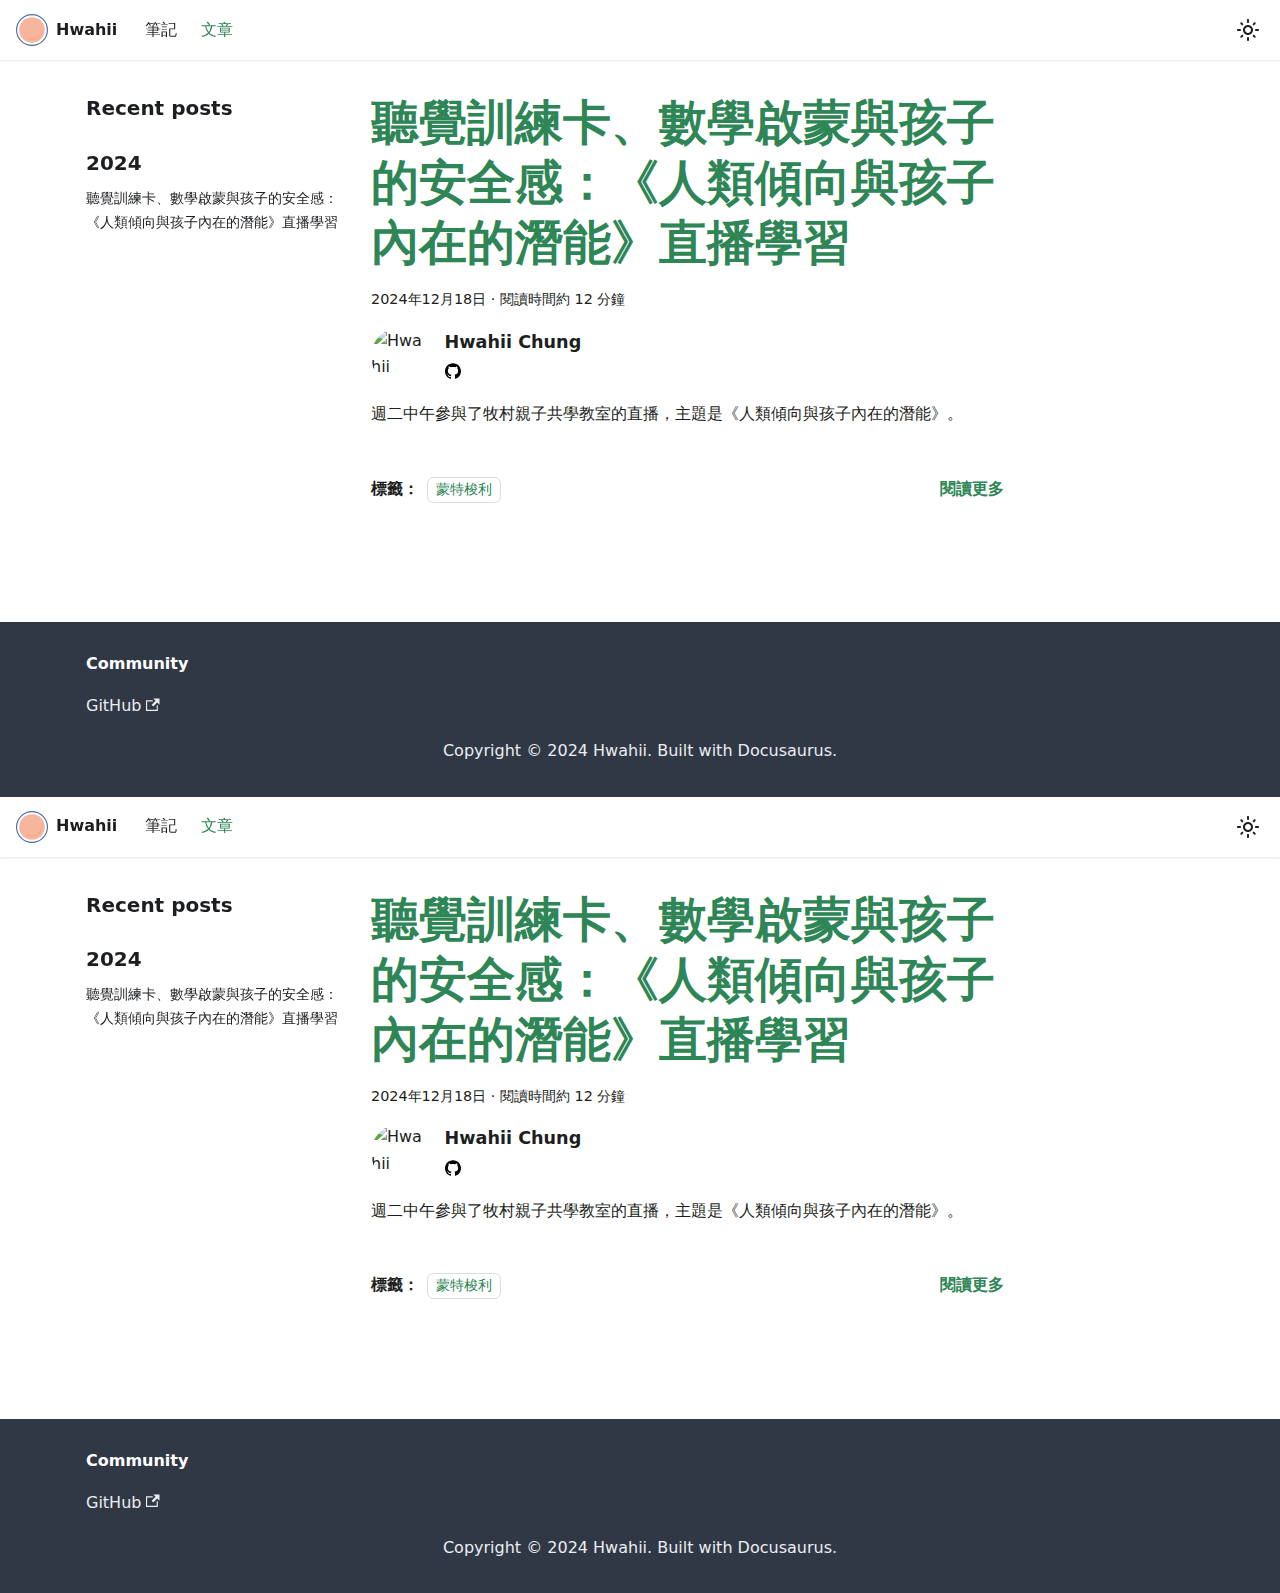
==== blog/index.html @ d8ab29be "Deploy website - based on bfebf30cdcd7304b4d7a18068b318fc3b95c736f" ====
<!doctype html>
<html lang="zh-Hant" dir="ltr" class="blog-wrapper blog-list-page plugin-blog plugin-id-default" data-has-hydrated="false">
<head>
<meta charset="UTF-8">
<meta name="generator" content="Docusaurus v3.6.3">
<title data-rh="true">Blog | Hwahii</title><meta data-rh="true" name="viewport" content="width=device-width,initial-scale=1"><meta data-rh="true" name="twitter:card" content="summary_large_image"><meta data-rh="true" property="og:image" content="https://hwahii.tw/img/hwahii-social-card.jpg"><meta data-rh="true" name="twitter:image" content="https://hwahii.tw/img/hwahii-social-card.jpg"><meta data-rh="true" property="og:url" content="https://hwahii.tw/blog"><meta data-rh="true" property="og:locale" content="zh_Hant"><meta data-rh="true" name="docusaurus_locale" content="zh-Hant"><meta data-rh="true" name="docsearch:language" content="zh-Hant"><meta data-rh="true" property="og:title" content="Blog | Hwahii"><meta data-rh="true" name="description" content="Blog"><meta data-rh="true" property="og:description" content="Blog"><meta data-rh="true" name="docusaurus_tag" content="blog_posts_list"><meta data-rh="true" name="docsearch:docusaurus_tag" content="blog_posts_list"><link data-rh="true" rel="icon" href="/img/favicon.ico"><link data-rh="true" rel="canonical" href="https://hwahii.tw/blog"><link data-rh="true" rel="alternate" href="https://hwahii.tw/blog" hreflang="zh-Hant"><link data-rh="true" rel="alternate" href="https://hwahii.tw/blog" hreflang="x-default"><script data-rh="true" type="application/ld+json">{"@context":"https://schema.org","@type":"Blog","@id":"https://hwahii.tw/blog","mainEntityOfPage":"https://hwahii.tw/blog","headline":"Blog","description":"Blog","blogPost":[{"@type":"BlogPosting","@id":"https://hwahii.tw/blog/montville-livestream-20241015-learning","mainEntityOfPage":"https://hwahii.tw/blog/montville-livestream-20241015-learning","url":"https://hwahii.tw/blog/montville-livestream-20241015-learning","headline":"聽覺訓練卡、數學啟蒙與孩子的安全感：《人類傾向與孩子內在的潛能》直播學習","name":"聽覺訓練卡、數學啟蒙與孩子的安全感：《人類傾向與孩子內在的潛能》直播學習","description":"週二中午參與了牧村親子共學教室的直播，主題是《人類傾向與孩子內在的潛能》。","datePublished":"2024-12-18T04:56:24.975Z","author":{"@type":"Person","name":"Hwahii Chung","image":"https://lh3.googleusercontent.com/a/ACg8ocJe3aWjsZOX9N9DjGEfHXY_c6VzFPSRq-YCYDmWMtC4nMeESW6vYQ=s288-c-no"},"keywords":[]}]}</script><link rel="alternate" type="application/rss+xml" href="/blog/rss.xml" title="Hwahii RSS Feed">
<link rel="alternate" type="application/atom+xml" href="/blog/atom.xml" title="Hwahii Atom Feed"><link rel="stylesheet" href="/assets/css/styles.ea962308.css">
<script src="/assets/js/runtime~main.07e8fa2d.js" defer="defer"></script>
<script src="/assets/js/main.e423e4a3.js" defer="defer"></script>
</head>
<body class="navigation-with-keyboard">
<script>!function(){function t(t){document.documentElement.setAttribute("data-theme",t)}var e=function(){try{return new URLSearchParams(window.location.search).get("docusaurus-theme")}catch(t){}}()||function(){try{return window.localStorage.getItem("theme")}catch(t){}}();t(null!==e?e:"light")}(),function(){try{const n=new URLSearchParams(window.location.search).entries();for(var[t,e]of n)if(t.startsWith("docusaurus-data-")){var a=t.replace("docusaurus-data-","data-");document.documentElement.setAttribute(a,e)}}catch(t){}}()</script><div id="__docusaurus"><div role="region" aria-label="跳至主要内容"><a class="skipToContent_fXgn" href="#__docusaurus_skipToContent_fallback">跳至主要内容</a></div><nav aria-label="主導航" class="navbar navbar--fixed-top"><div class="navbar__inner"><div class="navbar__items"><button aria-label="切換導覽列" aria-expanded="false" class="navbar__toggle clean-btn" type="button"><svg width="30" height="30" viewBox="0 0 30 30" aria-hidden="true"><path stroke="currentColor" stroke-linecap="round" stroke-miterlimit="10" stroke-width="2" d="M4 7h22M4 15h22M4 23h22"></path></svg></button><a class="navbar__brand" href="/"><div class="navbar__logo"><img src="/img/logo.svg" alt="Hwahii Logo" class="themedComponent_mlkZ themedComponent--light_NVdE"><img src="/img/logo.svg" alt="Hwahii Logo" class="themedComponent_mlkZ themedComponent--dark_xIcU"></div><b class="navbar__title text--truncate">Hwahii</b></a><a class="navbar__item navbar__link" href="/docs/">筆記</a><a aria-current="page" class="navbar__item navbar__link navbar__link--active" href="/blog">文章</a></div><div class="navbar__items navbar__items--right"><div class="toggle_vylO colorModeToggle_DEke"><button class="clean-btn toggleButton_gllP toggleButtonDisabled_aARS" type="button" disabled="" title="切換淺色/深色模式（當前為淺色模式）" aria-label="切換淺色/深色模式（當前為淺色模式）" aria-live="polite" aria-pressed="false"><svg viewBox="0 0 24 24" width="24" height="24" class="lightToggleIcon_pyhR"><path fill="currentColor" d="M12,9c1.65,0,3,1.35,3,3s-1.35,3-3,3s-3-1.35-3-3S10.35,9,12,9 M12,7c-2.76,0-5,2.24-5,5s2.24,5,5,5s5-2.24,5-5 S14.76,7,12,7L12,7z M2,13l2,0c0.55,0,1-0.45,1-1s-0.45-1-1-1l-2,0c-0.55,0-1,0.45-1,1S1.45,13,2,13z M20,13l2,0c0.55,0,1-0.45,1-1 s-0.45-1-1-1l-2,0c-0.55,0-1,0.45-1,1S19.45,13,20,13z M11,2v2c0,0.55,0.45,1,1,1s1-0.45,1-1V2c0-0.55-0.45-1-1-1S11,1.45,11,2z M11,20v2c0,0.55,0.45,1,1,1s1-0.45,1-1v-2c0-0.55-0.45-1-1-1C11.45,19,11,19.45,11,20z M5.99,4.58c-0.39-0.39-1.03-0.39-1.41,0 c-0.39,0.39-0.39,1.03,0,1.41l1.06,1.06c0.39,0.39,1.03,0.39,1.41,0s0.39-1.03,0-1.41L5.99,4.58z M18.36,16.95 c-0.39-0.39-1.03-0.39-1.41,0c-0.39,0.39-0.39,1.03,0,1.41l1.06,1.06c0.39,0.39,1.03,0.39,1.41,0c0.39-0.39,0.39-1.03,0-1.41 L18.36,16.95z M19.42,5.99c0.39-0.39,0.39-1.03,0-1.41c-0.39-0.39-1.03-0.39-1.41,0l-1.06,1.06c-0.39,0.39-0.39,1.03,0,1.41 s1.03,0.39,1.41,0L19.42,5.99z M7.05,18.36c0.39-0.39,0.39-1.03,0-1.41c-0.39-0.39-1.03-0.39-1.41,0l-1.06,1.06 c-0.39,0.39-0.39,1.03,0,1.41s1.03,0.39,1.41,0L7.05,18.36z"></path></svg><svg viewBox="0 0 24 24" width="24" height="24" class="darkToggleIcon_wfgR"><path fill="currentColor" d="M9.37,5.51C9.19,6.15,9.1,6.82,9.1,7.5c0,4.08,3.32,7.4,7.4,7.4c0.68,0,1.35-0.09,1.99-0.27C17.45,17.19,14.93,19,12,19 c-3.86,0-7-3.14-7-7C5,9.07,6.81,6.55,9.37,5.51z M12,3c-4.97,0-9,4.03-9,9s4.03,9,9,9s9-4.03,9-9c0-0.46-0.04-0.92-0.1-1.36 c-0.98,1.37-2.58,2.26-4.4,2.26c-2.98,0-5.4-2.42-5.4-5.4c0-1.81,0.89-3.42,2.26-4.4C12.92,3.04,12.46,3,12,3L12,3z"></path></svg></button></div><div class="navbarSearchContainer_Bca1"></div></div></div><div role="presentation" class="navbar-sidebar__backdrop"></div></nav><div id="__docusaurus_skipToContent_fallback" class="main-wrapper mainWrapper_z2l0"><div class="container margin-vert--lg"><div class="row"><aside class="col col--3"><nav class="sidebar_re4s thin-scrollbar" aria-label="最近部落格文章導覽"><div class="sidebarItemTitle_pO2u margin-bottom--md">Recent posts</div><div role="group"><h3 class="yearGroupHeading_rMGB">2024</h3><ul class="sidebarItemList_Yudw clean-list"><li class="sidebarItem__DBe"><a class="sidebarItemLink_mo7H" href="/blog/montville-livestream-20241015-learning">聽覺訓練卡、數學啟蒙與孩子的安全感：《人類傾向與孩子內在的潛能》直播學習</a></li></ul></div></nav></aside><main class="col col--7"><article class="margin-bottom--xl"><header><h2 class="title_f1Hy"><a href="/blog/montville-livestream-20241015-learning">聽覺訓練卡、數學啟蒙與孩子的安全感：《人類傾向與孩子內在的潛能》直播學習</a></h2><div class="container_mt6G margin-vert--md"><time datetime="2024-12-18T04:56:24.975Z">2024年12月18日</time> · <!-- -->閱讀時間約 12 分鐘</div><div class="margin-top--md margin-bottom--sm row"><div class="col col--12 authorCol_Hf19"><div class="avatar margin-bottom--sm"><img class="avatar__photo authorImage_XqGP" src="https://lh3.googleusercontent.com/a/ACg8ocJe3aWjsZOX9N9DjGEfHXY_c6VzFPSRq-YCYDmWMtC4nMeESW6vYQ=s288-c-no" alt="Hwahii Chung"><div class="avatar__intro authorDetails_lV9A"><div class="avatar__name"><span class="authorName_yefp">Hwahii Chung</span></div><div class="authorSocials_rSDt"><a href="https://github.com/hwahii" target="_blank" rel="noopener noreferrer" class="authorSocialLink_owbf" title="GitHub"><svg viewBox="0 0 256 250" width="1em" height="1em" class="authorSocialLink_owbf githubSvg_Uu4N" xmlns="http://www.w3.org/2000/svg" style="--dark:#000;--light:#fff" preserveAspectRatio="xMidYMid"><path d="M128.001 0C57.317 0 0 57.307 0 128.001c0 56.554 36.676 104.535 87.535 121.46 6.397 1.185 8.746-2.777 8.746-6.158 0-3.052-.12-13.135-.174-23.83-35.61 7.742-43.124-15.103-43.124-15.103-5.823-14.795-14.213-18.73-14.213-18.73-11.613-7.944.876-7.78.876-7.78 12.853.902 19.621 13.19 19.621 13.19 11.417 19.568 29.945 13.911 37.249 10.64 1.149-8.272 4.466-13.92 8.127-17.116-28.431-3.236-58.318-14.212-58.318-63.258 0-13.975 5-25.394 13.188-34.358-1.329-3.224-5.71-16.242 1.24-33.874 0 0 10.749-3.44 35.21 13.121 10.21-2.836 21.16-4.258 32.038-4.307 10.878.049 21.837 1.47 32.066 4.307 24.431-16.56 35.165-13.12 35.165-13.12 6.967 17.63 2.584 30.65 1.255 33.873 8.207 8.964 13.173 20.383 13.173 34.358 0 49.163-29.944 59.988-58.447 63.157 4.591 3.972 8.682 11.762 8.682 23.704 0 17.126-.148 30.91-.148 35.126 0 3.407 2.304 7.398 8.792 6.14C219.37 232.5 256 184.537 256 128.002 256 57.307 198.691 0 128.001 0Zm-80.06 182.34c-.282.636-1.283.827-2.194.39-.929-.417-1.45-1.284-1.15-1.922.276-.655 1.279-.838 2.205-.399.93.418 1.46 1.293 1.139 1.931Zm6.296 5.618c-.61.566-1.804.303-2.614-.591-.837-.892-.994-2.086-.375-2.66.63-.566 1.787-.301 2.626.591.838.903 1 2.088.363 2.66Zm4.32 7.188c-.785.545-2.067.034-2.86-1.104-.784-1.138-.784-2.503.017-3.05.795-.547 2.058-.055 2.861 1.075.782 1.157.782 2.522-.019 3.08Zm7.304 8.325c-.701.774-2.196.566-3.29-.49-1.119-1.032-1.43-2.496-.726-3.27.71-.776 2.213-.558 3.315.49 1.11 1.03 1.45 2.505.701 3.27Zm9.442 2.81c-.31 1.003-1.75 1.459-3.199 1.033-1.448-.439-2.395-1.613-2.103-2.626.301-1.01 1.747-1.484 3.207-1.028 1.446.436 2.396 1.602 2.095 2.622Zm10.744 1.193c.036 1.055-1.193 1.93-2.715 1.95-1.53.034-2.769-.82-2.786-1.86 0-1.065 1.202-1.932 2.733-1.958 1.522-.03 2.768.818 2.768 1.868Zm10.555-.405c.182 1.03-.875 2.088-2.387 2.37-1.485.271-2.861-.365-3.05-1.386-.184-1.056.893-2.114 2.376-2.387 1.514-.263 2.868.356 3.061 1.403Z"></path></svg></a></div></div></div></div></div></header><div class="markdown"><p>週二中午參與了牧村親子共學教室的直播，主題是《人類傾向與孩子內在的潛能》。</p></div><footer class="row docusaurus-mt-lg"><div class="col col--9"><b>標籤：</b><ul class="tags_jXut padding--none margin-left--sm"><li class="tag_QGVx"><a title="蒙特梭利" class="tag_zVej tagRegular_sFm0" href="/blog/tags/montessori">蒙特梭利</a></li></ul></div><div class="col text--right col--3"><a aria-label="閱讀 聽覺訓練卡、數學啟蒙與孩子的安全感：《人類傾向與孩子內在的潛能》直播學習 全文" href="/blog/montville-livestream-20241015-learning"><b>閱讀更多</b></a></div></footer></article><nav class="pagination-nav" aria-label="部落格文章列表分頁導覽"></nav></main></div></div></div><footer class="footer footer--dark"><div class="container container-fluid"><div class="row footer__links"><div class="col footer__col"><div class="footer__title">Community</div><ul class="footer__items clean-list"><li class="footer__item"><a href="https://github.com/hwahii" target="_blank" rel="noopener noreferrer" class="footer__link-item">GitHub<svg width="13.5" height="13.5" aria-hidden="true" viewBox="0 0 24 24" class="iconExternalLink_nPIU"><path fill="currentColor" d="M21 13v10h-21v-19h12v2h-10v15h17v-8h2zm3-12h-10.988l4.035 4-6.977 7.07 2.828 2.828 6.977-7.07 4.125 4.172v-11z"></path></svg></a></li></ul></div></div><div class="footer__bottom text--center"><div class="footer__copyright">Copyright © 2024 Hwahii. Built with Docusaurus.</div></div></div></footer></div>
</body>
</html>
---- assets/css/styles.ea962308.css ----
.col,.container{padding:0 var(--ifm-spacing-horizontal);width:100%}.markdown>h2,.markdown>h3,.markdown>h4,.markdown>h5,.markdown>h6{margin-bottom:calc(var(--ifm-heading-vertical-rhythm-bottom)*var(--ifm-leading))}.markdown li,body{word-wrap:break-word}body,ol ol,ol ul,ul ol,ul ul{margin:0}pre,table{overflow:auto}blockquote,pre{margin:0 0 var(--ifm-spacing-vertical)}.breadcrumbs__link,.button{transition-timing-function:var(--ifm-transition-timing-default)}.button,code{vertical-align:middle}.button--outline.button--active,.button--outline:active,.button--outline:hover,:root{--ifm-button-color:var(--ifm-font-color-base-inverse)}.menu__link:hover,a{transition:color var(--ifm-transition-fast) var(--ifm-transition-timing-default)}.navbar--dark,:root{--ifm-navbar-link-hover-color:var(--ifm-color-primary)}.menu,.navbar-sidebar{overflow-x:hidden}:root,html[data-theme=dark]{--ifm-color-emphasis-500:var(--ifm-color-gray-500)}.toggleButton_gllP,html{-webkit-tap-highlight-color:transparent}.authorSocials_rSDt,.authorTitle_nd0D{-webkit-box-orient:vertical;overflow:hidden}.clean-list,.containsTaskList_mC6p,.details_lb9f>summary,.dropdown__menu,.menu__list{list-style:none}:root{--ifm-color-scheme:light;--ifm-dark-value:10%;--ifm-darker-value:15%;--ifm-darkest-value:30%;--ifm-light-value:15%;--ifm-lighter-value:30%;--ifm-lightest-value:50%;--ifm-contrast-background-value:90%;--ifm-contrast-foreground-value:70%;--ifm-contrast-background-dark-value:70%;--ifm-contrast-foreground-dark-value:90%;--ifm-color-primary:#3578e5;--ifm-color-secondary:#ebedf0;--ifm-color-success:#00a400;--ifm-color-info:#54c7ec;--ifm-color-warning:#ffba00;--ifm-color-danger:#fa383e;--ifm-color-primary-dark:#306cce;--ifm-color-primary-darker:#2d66c3;--ifm-color-primary-darkest:#2554a0;--ifm-color-primary-light:#538ce9;--ifm-color-primary-lighter:#72a1ed;--ifm-color-primary-lightest:#9abcf2;--ifm-color-primary-contrast-background:#ebf2fc;--ifm-color-primary-contrast-foreground:#102445;--ifm-color-secondary-dark:#d4d5d8;--ifm-color-secondary-darker:#c8c9cc;--ifm-color-secondary-darkest:#a4a6a8;--ifm-color-secondary-light:#eef0f2;--ifm-color-secondary-lighter:#f1f2f5;--ifm-color-secondary-lightest:#f5f6f8;--ifm-color-secondary-contrast-background:#fdfdfe;--ifm-color-secondary-contrast-foreground:#474748;--ifm-color-success-dark:#009400;--ifm-color-success-darker:#008b00;--ifm-color-success-darkest:#007300;--ifm-color-success-light:#26b226;--ifm-color-success-lighter:#4dbf4d;--ifm-color-success-lightest:#80d280;--ifm-color-success-contrast-background:#e6f6e6;--ifm-color-success-contrast-foreground:#003100;--ifm-color-info-dark:#4cb3d4;--ifm-color-info-darker:#47a9c9;--ifm-color-info-darkest:#3b8ba5;--ifm-color-info-light:#6ecfef;--ifm-color-info-lighter:#87d8f2;--ifm-color-info-lightest:#aae3f6;--ifm-color-info-contrast-background:#eef9fd;--ifm-color-info-contrast-foreground:#193c47;--ifm-color-warning-dark:#e6a700;--ifm-color-warning-darker:#d99e00;--ifm-color-warning-darkest:#b38200;--ifm-color-warning-light:#ffc426;--ifm-color-warning-lighter:#ffcf4d;--ifm-color-warning-lightest:#ffdd80;--ifm-color-warning-contrast-background:#fff8e6;--ifm-color-warning-contrast-foreground:#4d3800;--ifm-color-danger-dark:#e13238;--ifm-color-danger-darker:#d53035;--ifm-color-danger-darkest:#af272b;--ifm-color-danger-light:#fb565b;--ifm-color-danger-lighter:#fb7478;--ifm-color-danger-lightest:#fd9c9f;--ifm-color-danger-contrast-background:#ffebec;--ifm-color-danger-contrast-foreground:#4b1113;--ifm-color-white:#fff;--ifm-color-black:#000;--ifm-color-gray-0:var(--ifm-color-white);--ifm-color-gray-100:#f5f6f7;--ifm-color-gray-200:#ebedf0;--ifm-color-gray-300:#dadde1;--ifm-color-gray-400:#ccd0d5;--ifm-color-gray-500:#bec3c9;--ifm-color-gray-600:#8d949e;--ifm-color-gray-700:#606770;--ifm-color-gray-800:#444950;--ifm-color-gray-900:#1c1e21;--ifm-color-gray-1000:var(--ifm-color-black);--ifm-color-emphasis-0:var(--ifm-color-gray-0);--ifm-color-emphasis-100:var(--ifm-color-gray-100);--ifm-color-emphasis-200:var(--ifm-color-gray-200);--ifm-color-emphasis-300:var(--ifm-color-gray-300);--ifm-color-emphasis-400:var(--ifm-color-gray-400);--ifm-color-emphasis-600:var(--ifm-color-gray-600);--ifm-color-emphasis-700:var(--ifm-color-gray-700);--ifm-color-emphasis-800:var(--ifm-color-gray-800);--ifm-color-emphasis-900:var(--ifm-color-gray-900);--ifm-color-emphasis-1000:var(--ifm-color-gray-1000);--ifm-color-content:var(--ifm-color-emphasis-900);--ifm-color-content-inverse:var(--ifm-color-emphasis-0);--ifm-color-content-secondary:#525860;--ifm-background-color:#0000;--ifm-background-surface-color:var(--ifm-color-content-inverse);--ifm-global-border-width:1px;--ifm-global-radius:0.4rem;--ifm-hover-overlay:#0000000d;--ifm-font-color-base:var(--ifm-color-content);--ifm-font-color-base-inverse:var(--ifm-color-content-inverse);--ifm-font-color-secondary:var(--ifm-color-content-secondary);--ifm-font-family-base:system-ui,-apple-system,Segoe UI,Roboto,Ubuntu,Cantarell,Noto Sans,sans-serif,BlinkMacSystemFont,"Segoe UI",Helvetica,Arial,sans-serif,"Apple Color Emoji","Segoe UI Emoji","Segoe UI Symbol";--ifm-font-family-monospace:SFMono-Regular,Menlo,Monaco,Consolas,"Liberation Mono","Courier New",monospace;--ifm-font-size-base:100%;--ifm-font-weight-light:300;--ifm-font-weight-normal:400;--ifm-font-weight-semibold:500;--ifm-font-weight-bold:700;--ifm-font-weight-base:var(--ifm-font-weight-normal);--ifm-line-height-base:1.65;--ifm-global-spacing:1rem;--ifm-spacing-vertical:var(--ifm-global-spacing);--ifm-spacing-horizontal:var(--ifm-global-spacing);--ifm-transition-fast:200ms;--ifm-transition-slow:400ms;--ifm-transition-timing-default:cubic-bezier(0.08,0.52,0.52,1);--ifm-global-shadow-lw:0 1px 2px 0 #0000001a;--ifm-global-shadow-md:0 5px 40px #0003;--ifm-global-shadow-tl:0 12px 28px 0 #0003,0 2px 4px 0 #0000001a;--ifm-z-index-dropdown:100;--ifm-z-index-fixed:200;--ifm-z-index-overlay:400;--ifm-container-width:1140px;--ifm-container-width-xl:1320px;--ifm-code-background:#f6f7f8;--ifm-code-border-radius:var(--ifm-global-radius);--ifm-code-font-size:90%;--ifm-code-padding-horizontal:0.1rem;--ifm-code-padding-vertical:0.1rem;--ifm-pre-background:var(--ifm-code-background);--ifm-pre-border-radius:var(--ifm-code-border-radius);--ifm-pre-color:inherit;--ifm-pre-line-height:1.45;--ifm-pre-padding:1rem;--ifm-heading-color:inherit;--ifm-heading-margin-top:0;--ifm-heading-margin-bottom:var(--ifm-spacing-vertical);--ifm-heading-font-family:var(--ifm-font-family-base);--ifm-heading-font-weight:var(--ifm-font-weight-bold);--ifm-heading-line-height:1.25;--ifm-h1-font-size:2rem;--ifm-h2-font-size:1.5rem;--ifm-h3-font-size:1.25rem;--ifm-h4-font-size:1rem;--ifm-h5-font-size:0.875rem;--ifm-h6-font-size:0.85rem;--ifm-image-alignment-padding:1.25rem;--ifm-leading-desktop:1.25;--ifm-leading:calc(var(--ifm-leading-desktop)*1rem);--ifm-list-left-padding:2rem;--ifm-list-margin:1rem;--ifm-list-item-margin:0.25rem;--ifm-list-paragraph-margin:1rem;--ifm-table-cell-padding:0.75rem;--ifm-table-background:#0000;--ifm-table-stripe-background:#00000008;--ifm-table-border-width:1px;--ifm-table-border-color:var(--ifm-color-emphasis-300);--ifm-table-head-background:inherit;--ifm-table-head-color:inherit;--ifm-table-head-font-weight:var(--ifm-font-weight-bold);--ifm-table-cell-color:inherit;--ifm-link-color:var(--ifm-color-primary);--ifm-link-decoration:none;--ifm-link-hover-color:var(--ifm-link-color);--ifm-link-hover-decoration:underline;--ifm-paragraph-margin-bottom:var(--ifm-leading);--ifm-blockquote-font-size:var(--ifm-font-size-base);--ifm-blockquote-border-left-width:2px;--ifm-blockquote-padding-horizontal:var(--ifm-spacing-horizontal);--ifm-blockquote-padding-vertical:0;--ifm-blockquote-shadow:none;--ifm-blockquote-color:var(--ifm-color-emphasis-800);--ifm-blockquote-border-color:var(--ifm-color-emphasis-300);--ifm-hr-background-color:var(--ifm-color-emphasis-500);--ifm-hr-height:1px;--ifm-hr-margin-vertical:1.5rem;--ifm-scrollbar-size:7px;--ifm-scrollbar-track-background-color:#f1f1f1;--ifm-scrollbar-thumb-background-color:silver;--ifm-scrollbar-thumb-hover-background-color:#a7a7a7;--ifm-alert-background-color:inherit;--ifm-alert-border-color:inherit;--ifm-alert-border-radius:var(--ifm-global-radius);--ifm-alert-border-width:0px;--ifm-alert-border-left-width:5px;--ifm-alert-color:var(--ifm-font-color-base);--ifm-alert-padding-horizontal:var(--ifm-spacing-horizontal);--ifm-alert-padding-vertical:var(--ifm-spacing-vertical);--ifm-alert-shadow:var(--ifm-global-shadow-lw);--ifm-avatar-intro-margin:1rem;--ifm-avatar-intro-alignment:inherit;--ifm-avatar-photo-size:3rem;--ifm-badge-background-color:inherit;--ifm-badge-border-color:inherit;--ifm-badge-border-radius:var(--ifm-global-radius);--ifm-badge-border-width:var(--ifm-global-border-width);--ifm-badge-color:var(--ifm-color-white);--ifm-badge-padding-horizontal:calc(var(--ifm-spacing-horizontal)*0.5);--ifm-badge-padding-vertical:calc(var(--ifm-spacing-vertical)*0.25);--ifm-breadcrumb-border-radius:1.5rem;--ifm-breadcrumb-spacing:0.5rem;--ifm-breadcrumb-color-active:var(--ifm-color-primary);--ifm-breadcrumb-item-background-active:var(--ifm-hover-overlay);--ifm-breadcrumb-padding-horizontal:0.8rem;--ifm-breadcrumb-padding-vertical:0.4rem;--ifm-breadcrumb-size-multiplier:1;--ifm-breadcrumb-separator:url('data:image/svg+xml;utf8,<svg xmlns="http://www.w3.org/2000/svg" x="0px" y="0px" viewBox="0 0 256 256"><g><g><polygon points="79.093,0 48.907,30.187 146.72,128 48.907,225.813 79.093,256 207.093,128"/></g></g><g></g><g></g><g></g><g></g><g></g><g></g><g></g><g></g><g></g><g></g><g></g><g></g><g></g><g></g><g></g></svg>');--ifm-breadcrumb-separator-filter:none;--ifm-breadcrumb-separator-size:0.5rem;--ifm-breadcrumb-separator-size-multiplier:1.25;--ifm-button-background-color:inherit;--ifm-button-border-color:var(--ifm-button-background-color);--ifm-button-border-width:var(--ifm-global-border-width);--ifm-button-font-weight:var(--ifm-font-weight-bold);--ifm-button-padding-horizontal:1.5rem;--ifm-button-padding-vertical:0.375rem;--ifm-button-size-multiplier:1;--ifm-button-transition-duration:var(--ifm-transition-fast);--ifm-button-border-radius:calc(var(--ifm-global-radius)*var(--ifm-button-size-multiplier));--ifm-button-group-spacing:2px;--ifm-card-background-color:var(--ifm-background-surface-color);--ifm-card-border-radius:calc(var(--ifm-global-radius)*2);--ifm-card-horizontal-spacing:var(--ifm-global-spacing);--ifm-card-vertical-spacing:var(--ifm-global-spacing);--ifm-toc-border-color:var(--ifm-color-emphasis-300);--ifm-toc-link-color:var(--ifm-color-content-secondary);--ifm-toc-padding-vertical:0.5rem;--ifm-toc-padding-horizontal:0.5rem;--ifm-dropdown-background-color:var(--ifm-background-surface-color);--ifm-dropdown-font-weight:var(--ifm-font-weight-semibold);--ifm-dropdown-link-color:var(--ifm-font-color-base);--ifm-dropdown-hover-background-color:var(--ifm-hover-overlay);--ifm-footer-background-color:var(--ifm-color-emphasis-100);--ifm-footer-color:inherit;--ifm-footer-link-color:var(--ifm-color-emphasis-700);--ifm-footer-link-hover-color:var(--ifm-color-primary);--ifm-footer-link-horizontal-spacing:0.5rem;--ifm-footer-padding-horizontal:calc(var(--ifm-spacing-horizontal)*2);--ifm-footer-padding-vertical:calc(var(--ifm-spacing-vertical)*2);--ifm-footer-title-color:inherit;--ifm-footer-logo-max-width:min(30rem,90vw);--ifm-hero-background-color:var(--ifm-background-surface-color);--ifm-hero-text-color:var(--ifm-color-emphasis-800);--ifm-menu-color:var(--ifm-color-emphasis-700);--ifm-menu-color-active:var(--ifm-color-primary);--ifm-menu-color-background-active:var(--ifm-hover-overlay);--ifm-menu-color-background-hover:var(--ifm-hover-overlay);--ifm-menu-link-padding-horizontal:0.75rem;--ifm-menu-link-padding-vertical:0.375rem;--ifm-menu-link-sublist-icon:url('data:image/svg+xml;utf8,<svg xmlns="http://www.w3.org/2000/svg" width="16px" height="16px" viewBox="0 0 24 24"><path fill="rgba(0,0,0,0.5)" d="M7.41 15.41L12 10.83l4.59 4.58L18 14l-6-6-6 6z"></path></svg>');--ifm-menu-link-sublist-icon-filter:none;--ifm-navbar-background-color:var(--ifm-background-surface-color);--ifm-navbar-height:3.75rem;--ifm-navbar-item-padding-horizontal:0.75rem;--ifm-navbar-item-padding-vertical:0.25rem;--ifm-navbar-link-color:var(--ifm-font-color-base);--ifm-navbar-link-active-color:var(--ifm-link-color);--ifm-navbar-padding-horizontal:var(--ifm-spacing-horizontal);--ifm-navbar-padding-vertical:calc(var(--ifm-spacing-vertical)*0.5);--ifm-navbar-shadow:var(--ifm-global-shadow-lw);--ifm-navbar-search-input-background-color:var(--ifm-color-emphasis-200);--ifm-navbar-search-input-color:var(--ifm-color-emphasis-800);--ifm-navbar-search-input-placeholder-color:var(--ifm-color-emphasis-500);--ifm-navbar-search-input-icon:url('data:image/svg+xml;utf8,<svg fill="currentColor" xmlns="http://www.w3.org/2000/svg" viewBox="0 0 16 16" height="16px" width="16px"><path d="M6.02945,10.20327a4.17382,4.17382,0,1,1,4.17382-4.17382A4.15609,4.15609,0,0,1,6.02945,10.20327Zm9.69195,4.2199L10.8989,9.59979A5.88021,5.88021,0,0,0,12.058,6.02856,6.00467,6.00467,0,1,0,9.59979,10.8989l4.82338,4.82338a.89729.89729,0,0,0,1.29912,0,.89749.89749,0,0,0-.00087-1.29909Z" /></svg>');--ifm-navbar-sidebar-width:83vw;--ifm-pagination-border-radius:var(--ifm-global-radius);--ifm-pagination-color-active:var(--ifm-color-primary);--ifm-pagination-font-size:1rem;--ifm-pagination-item-active-background:var(--ifm-hover-overlay);--ifm-pagination-page-spacing:0.2em;--ifm-pagination-padding-horizontal:calc(var(--ifm-spacing-horizontal)*1);--ifm-pagination-padding-vertical:calc(var(--ifm-spacing-vertical)*0.25);--ifm-pagination-nav-border-radius:var(--ifm-global-radius);--ifm-pagination-nav-color-hover:var(--ifm-color-primary);--ifm-pills-color-active:var(--ifm-color-primary);--ifm-pills-color-background-active:var(--ifm-hover-overlay);--ifm-pills-spacing:0.125rem;--ifm-tabs-color:var(--ifm-font-color-secondary);--ifm-tabs-color-active:var(--ifm-color-primary);--ifm-tabs-color-active-border:var(--ifm-tabs-color-active);--ifm-tabs-padding-horizontal:1rem;--ifm-tabs-padding-vertical:1rem;--docusaurus-progress-bar-color:var(--ifm-color-primary);--ifm-color-primary:#2e8555;--ifm-color-primary-dark:#29784c;--ifm-color-primary-darker:#277148;--ifm-color-primary-darkest:#205d3b;--ifm-color-primary-light:#33925d;--ifm-color-primary-lighter:#359962;--ifm-color-primary-lightest:#3cad6e;--ifm-code-font-size:95%;--docusaurus-highlighted-code-line-bg:#0000001a;--docusaurus-announcement-bar-height:auto;--docusaurus-collapse-button-bg:#0000;--docusaurus-collapse-button-bg-hover:#0000001a;--doc-sidebar-width:300px;--doc-sidebar-hidden-width:30px;--docusaurus-blog-social-icon-size:1rem;--docusaurus-tag-list-border:var(--ifm-color-emphasis-300)}.badge--danger,.badge--info,.badge--primary,.badge--secondary,.badge--success,.badge--warning{--ifm-badge-border-color:var(--ifm-badge-background-color)}.button--link,.button--outline{--ifm-button-background-color:#0000}*{box-sizing:border-box}html{background-color:var(--ifm-background-color);color:var(--ifm-font-color-base);color-scheme:var(--ifm-color-scheme);font:var(--ifm-font-size-base)/var(--ifm-line-height-base) var(--ifm-font-family-base);-webkit-font-smoothing:antialiased;text-rendering:optimizelegibility;-webkit-text-size-adjust:100%;text-size-adjust:100%}iframe{border:0;color-scheme:auto}.container{margin:0 auto;max-width:var(--ifm-container-width)}.container--fluid{max-width:inherit}.row{display:flex;flex-wrap:wrap;margin:0 calc(var(--ifm-spacing-horizontal)*-1)}.margin-bottom--none,.margin-vert--none,.markdown>:last-child{margin-bottom:0!important}.margin-top--none,.margin-vert--none{margin-top:0!important}.row--no-gutters{margin-left:0;margin-right:0}.margin-horiz--none,.margin-right--none{margin-right:0!important}.row--no-gutters>.col{padding-left:0;padding-right:0}.row--align-top{align-items:flex-start}.row--align-bottom{align-items:flex-end}.menuExternalLink_NmtK,.row--align-center{align-items:center}.row--align-stretch{align-items:stretch}.row--align-baseline{align-items:baseline}.col{--ifm-col-width:100%;flex:1 0;margin-left:0;max-width:var(--ifm-col-width)}.padding-bottom--none,.padding-vert--none{padding-bottom:0!important}.padding-top--none,.padding-vert--none{padding-top:0!important}.padding-horiz--none,.padding-left--none{padding-left:0!important}.padding-horiz--none,.padding-right--none{padding-right:0!important}.col[class*=col--]{flex:0 0 var(--ifm-col-width)}.col--1{--ifm-col-width:8.33333%}.col--offset-1{margin-left:8.33333%}.col--2{--ifm-col-width:16.66667%}.col--offset-2{margin-left:16.66667%}.col--3{--ifm-col-width:25%}.col--offset-3{margin-left:25%}.col--4{--ifm-col-width:33.33333%}.col--offset-4{margin-left:33.33333%}.col--5{--ifm-col-width:41.66667%}.col--offset-5{margin-left:41.66667%}.col--6{--ifm-col-width:50%}.col--offset-6{margin-left:50%}.col--7{--ifm-col-width:58.33333%}.col--offset-7{margin-left:58.33333%}.col--8{--ifm-col-width:66.66667%}.col--offset-8{margin-left:66.66667%}.col--9{--ifm-col-width:75%}.col--offset-9{margin-left:75%}.col--10{--ifm-col-width:83.33333%}.col--offset-10{margin-left:83.33333%}.col--11{--ifm-col-width:91.66667%}.col--offset-11{margin-left:91.66667%}.col--12{--ifm-col-width:100%}.col--offset-12{margin-left:100%}.margin-horiz--none,.margin-left--none{margin-left:0!important}.margin--none{margin:0!important}.margin-bottom--xs,.margin-vert--xs{margin-bottom:.25rem!important}.margin-top--xs,.margin-vert--xs{margin-top:.25rem!important}.margin-horiz--xs,.margin-left--xs{margin-left:.25rem!important}.margin-horiz--xs,.margin-right--xs{margin-right:.25rem!important}.margin--xs{margin:.25rem!important}.margin-bottom--sm,.margin-vert--sm{margin-bottom:.5rem!important}.margin-top--sm,.margin-vert--sm{margin-top:.5rem!important}.margin-horiz--sm,.margin-left--sm{margin-left:.5rem!important}.margin-horiz--sm,.margin-right--sm{margin-right:.5rem!important}.margin--sm{margin:.5rem!important}.margin-bottom--md,.margin-vert--md{margin-bottom:1rem!important}.margin-top--md,.margin-vert--md{margin-top:1rem!important}.margin-horiz--md,.margin-left--md{margin-left:1rem!important}.margin-horiz--md,.margin-right--md{margin-right:1rem!important}.margin--md{margin:1rem!important}.margin-bottom--lg,.margin-vert--lg{margin-bottom:2rem!important}.margin-top--lg,.margin-vert--lg{margin-top:2rem!important}.margin-horiz--lg,.margin-left--lg{margin-left:2rem!important}.margin-horiz--lg,.margin-right--lg{margin-right:2rem!important}.margin--lg{margin:2rem!important}.margin-bottom--xl,.margin-vert--xl{margin-bottom:5rem!important}.margin-top--xl,.margin-vert--xl{margin-top:5rem!important}.margin-horiz--xl,.margin-left--xl{margin-left:5rem!important}.margin-horiz--xl,.margin-right--xl{margin-right:5rem!important}.margin--xl{margin:5rem!important}.padding--none{padding:0!important}.padding-bottom--xs,.padding-vert--xs{padding-bottom:.25rem!important}.padding-top--xs,.padding-vert--xs{padding-top:.25rem!important}.padding-horiz--xs,.padding-left--xs{padding-left:.25rem!important}.padding-horiz--xs,.padding-right--xs{padding-right:.25rem!important}.padding--xs{padding:.25rem!important}.padding-bottom--sm,.padding-vert--sm{padding-bottom:.5rem!important}.padding-top--sm,.padding-vert--sm{padding-top:.5rem!important}.padding-horiz--sm,.padding-left--sm{padding-left:.5rem!important}.padding-horiz--sm,.padding-right--sm{padding-right:.5rem!important}.padding--sm{padding:.5rem!important}.padding-bottom--md,.padding-vert--md{padding-bottom:1rem!important}.padding-top--md,.padding-vert--md{padding-top:1rem!important}.padding-horiz--md,.padding-left--md{padding-left:1rem!important}.padding-horiz--md,.padding-right--md{padding-right:1rem!important}.padding--md{padding:1rem!important}.padding-bottom--lg,.padding-vert--lg{padding-bottom:2rem!important}.padding-top--lg,.padding-vert--lg{padding-top:2rem!important}.padding-horiz--lg,.padding-left--lg{padding-left:2rem!important}.padding-horiz--lg,.padding-right--lg{padding-right:2rem!important}.padding--lg{padding:2rem!important}.padding-bottom--xl,.padding-vert--xl{padding-bottom:5rem!important}.padding-top--xl,.padding-vert--xl{padding-top:5rem!important}.padding-horiz--xl,.padding-left--xl{padding-left:5rem!important}.padding-horiz--xl,.padding-right--xl{padding-right:5rem!important}.padding--xl{padding:5rem!important}code{background-color:var(--ifm-code-background);border:.1rem solid #0000001a;border-radius:var(--ifm-code-border-radius);font-family:var(--ifm-font-family-monospace);font-size:var(--ifm-code-font-size);padding:var(--ifm-code-padding-vertical) var(--ifm-code-padding-horizontal)}a code{color:inherit}pre{background-color:var(--ifm-pre-background);border-radius:var(--ifm-pre-border-radius);color:var(--ifm-pre-color);font:var(--ifm-code-font-size)/var(--ifm-pre-line-height) var(--ifm-font-family-monospace);padding:var(--ifm-pre-padding)}pre code{background-color:initial;border:none;font-size:100%;line-height:inherit;padding:0}kbd{background-color:var(--ifm-color-emphasis-0);border:1px solid var(--ifm-color-emphasis-400);border-radius:.2rem;box-shadow:inset 0 -1px 0 var(--ifm-color-emphasis-400);color:var(--ifm-color-emphasis-800);font:80% var(--ifm-font-family-monospace);padding:.15rem .3rem}h1,h2,h3,h4,h5,h6{color:var(--ifm-heading-color);font-family:var(--ifm-heading-font-family);font-weight:var(--ifm-heading-font-weight);line-height:var(--ifm-heading-line-height);margin:var(--ifm-heading-margin-top) 0 var(--ifm-heading-margin-bottom) 0}h1{font-size:var(--ifm-h1-font-size)}h2{font-size:var(--ifm-h2-font-size)}h3{font-size:var(--ifm-h3-font-size)}h4{font-size:var(--ifm-h4-font-size)}h5{font-size:var(--ifm-h5-font-size)}h6{font-size:var(--ifm-h6-font-size)}img{max-width:100%}img[align=right]{padding-left:var(--image-alignment-padding)}img[align=left]{padding-right:var(--image-alignment-padding)}.markdown{--ifm-h1-vertical-rhythm-top:3;--ifm-h2-vertical-rhythm-top:2;--ifm-h3-vertical-rhythm-top:1.5;--ifm-heading-vertical-rhythm-top:1.25;--ifm-h1-vertical-rhythm-bottom:1.25;--ifm-heading-vertical-rhythm-bottom:1}.markdown:after,.markdown:before{content:"";display:table}.markdown:after{clear:both}.markdown h1:first-child{--ifm-h1-font-size:3rem;margin-bottom:calc(var(--ifm-h1-vertical-rhythm-bottom)*var(--ifm-leading))}.markdown>h2{--ifm-h2-font-size:2rem;margin-top:calc(var(--ifm-h2-vertical-rhythm-top)*var(--ifm-leading))}.markdown>h3{--ifm-h3-font-size:1.5rem;margin-top:calc(var(--ifm-h3-vertical-rhythm-top)*var(--ifm-leading))}.markdown>h4,.markdown>h5,.markdown>h6{margin-top:calc(var(--ifm-heading-vertical-rhythm-top)*var(--ifm-leading))}.markdown>p,.markdown>pre,.markdown>ul{margin-bottom:var(--ifm-leading)}.markdown li>p{margin-top:var(--ifm-list-paragraph-margin)}.markdown li+li{margin-top:var(--ifm-list-item-margin)}ol,ul{margin:0 0 var(--ifm-list-margin);padding-left:var(--ifm-list-left-padding)}ol ol,ul ol{list-style-type:lower-roman}ol ol ol,ol ul ol,ul ol ol,ul ul ol{list-style-type:lower-alpha}table{border-collapse:collapse;display:block;margin-bottom:var(--ifm-spacing-vertical)}table thead tr{border-bottom:2px solid var(--ifm-table-border-color)}table thead,table tr:nth-child(2n){background-color:var(--ifm-table-stripe-background)}table tr{background-color:var(--ifm-table-background);border-top:var(--ifm-table-border-width) solid var(--ifm-table-border-color)}table td,table th{border:var(--ifm-table-border-width) solid var(--ifm-table-border-color);padding:var(--ifm-table-cell-padding)}table th{background-color:var(--ifm-table-head-background);color:var(--ifm-table-head-color);font-weight:var(--ifm-table-head-font-weight)}table td{color:var(--ifm-table-cell-color)}strong{font-weight:var(--ifm-font-weight-bold)}a{color:var(--ifm-link-color);text-decoration:var(--ifm-link-decoration)}a:hover{color:var(--ifm-link-hover-color);text-decoration:var(--ifm-link-hover-decoration)}.button:hover,.text--no-decoration,.text--no-decoration:hover,a:not([href]){-webkit-text-decoration:none;text-decoration:none}p{margin:0 0 var(--ifm-paragraph-margin-bottom)}blockquote{border-left:var(--ifm-blockquote-border-left-width) solid var(--ifm-blockquote-border-color);box-shadow:var(--ifm-blockquote-shadow);color:var(--ifm-blockquote-color);font-size:var(--ifm-blockquote-font-size);padding:var(--ifm-blockquote-padding-vertical) var(--ifm-blockquote-padding-horizontal)}blockquote>:first-child{margin-top:0}blockquote>:last-child{margin-bottom:0}hr{background-color:var(--ifm-hr-background-color);border:0;height:var(--ifm-hr-height);margin:var(--ifm-hr-margin-vertical) 0}.shadow--lw{box-shadow:var(--ifm-global-shadow-lw)!important}.shadow--md{box-shadow:var(--ifm-global-shadow-md)!important}.shadow--tl{box-shadow:var(--ifm-global-shadow-tl)!important}.text--primary,.wordWrapButtonEnabled_EoeP .wordWrapButtonIcon_Bwma{color:var(--ifm-color-primary)}.text--secondary{color:var(--ifm-color-secondary)}.text--success{color:var(--ifm-color-success)}.text--info{color:var(--ifm-color-info)}.text--warning{color:var(--ifm-color-warning)}.text--danger{color:var(--ifm-color-danger)}.text--center{text-align:center}.text--left{text-align:left}.text--justify{text-align:justify}.text--right{text-align:right}.text--capitalize{text-transform:capitalize}.text--lowercase{text-transform:lowercase}.admonitionHeading_Gvgb,.alert__heading,.text--uppercase{text-transform:uppercase}.text--light{font-weight:var(--ifm-font-weight-light)}.text--normal{font-weight:var(--ifm-font-weight-normal)}.text--semibold{font-weight:var(--ifm-font-weight-semibold)}.text--bold{font-weight:var(--ifm-font-weight-bold)}.text--italic{font-style:italic}.text--truncate{overflow:hidden;text-overflow:ellipsis;white-space:nowrap}.text--break{word-wrap:break-word!important;word-break:break-word!important}.clean-btn{background:none;border:none;color:inherit;cursor:pointer;font-family:inherit;padding:0}.alert,.alert .close{color:var(--ifm-alert-foreground-color)}.clean-list{padding-left:0}.alert--primary{--ifm-alert-background-color:var(--ifm-color-primary-contrast-background);--ifm-alert-background-color-highlight:#3578e526;--ifm-alert-foreground-color:var(--ifm-color-primary-contrast-foreground);--ifm-alert-border-color:var(--ifm-color-primary-dark)}.alert--secondary{--ifm-alert-background-color:var(--ifm-color-secondary-contrast-background);--ifm-alert-background-color-highlight:#ebedf026;--ifm-alert-foreground-color:var(--ifm-color-secondary-contrast-foreground);--ifm-alert-border-color:var(--ifm-color-secondary-dark)}.alert--success{--ifm-alert-background-color:var(--ifm-color-success-contrast-background);--ifm-alert-background-color-highlight:#00a40026;--ifm-alert-foreground-color:var(--ifm-color-success-contrast-foreground);--ifm-alert-border-color:var(--ifm-color-success-dark)}.alert--info{--ifm-alert-background-color:var(--ifm-color-info-contrast-background);--ifm-alert-background-color-highlight:#54c7ec26;--ifm-alert-foreground-color:var(--ifm-color-info-contrast-foreground);--ifm-alert-border-color:var(--ifm-color-info-dark)}.alert--warning{--ifm-alert-background-color:var(--ifm-color-warning-contrast-background);--ifm-alert-background-color-highlight:#ffba0026;--ifm-alert-foreground-color:var(--ifm-color-warning-contrast-foreground);--ifm-alert-border-color:var(--ifm-color-warning-dark)}.alert--danger{--ifm-alert-background-color:var(--ifm-color-danger-contrast-background);--ifm-alert-background-color-highlight:#fa383e26;--ifm-alert-foreground-color:var(--ifm-color-danger-contrast-foreground);--ifm-alert-border-color:var(--ifm-color-danger-dark)}.alert{--ifm-code-background:var(--ifm-alert-background-color-highlight);--ifm-link-color:var(--ifm-alert-foreground-color);--ifm-link-hover-color:var(--ifm-alert-foreground-color);--ifm-link-decoration:underline;--ifm-tabs-color:var(--ifm-alert-foreground-color);--ifm-tabs-color-active:var(--ifm-alert-foreground-color);--ifm-tabs-color-active-border:var(--ifm-alert-border-color);background-color:var(--ifm-alert-background-color);border:var(--ifm-alert-border-width) solid var(--ifm-alert-border-color);border-left-width:var(--ifm-alert-border-left-width);border-radius:var(--ifm-alert-border-radius);box-shadow:var(--ifm-alert-shadow);padding:var(--ifm-alert-padding-vertical) var(--ifm-alert-padding-horizontal)}.alert__heading{align-items:center;display:flex;font:700 var(--ifm-h5-font-size)/var(--ifm-heading-line-height) var(--ifm-heading-font-family);margin-bottom:.5rem}.alert__icon{display:inline-flex;margin-right:.4em}.alert__icon svg{fill:var(--ifm-alert-foreground-color);stroke:var(--ifm-alert-foreground-color);stroke-width:0}.alert .close{margin:calc(var(--ifm-alert-padding-vertical)*-1) calc(var(--ifm-alert-padding-horizontal)*-1) 0 0;opacity:.75}.alert .close:focus,.alert .close:hover{opacity:1}.alert a{text-decoration-color:var(--ifm-alert-border-color)}.alert a:hover{text-decoration-thickness:2px}.avatar{column-gap:var(--ifm-avatar-intro-margin);display:flex}.avatar__photo{border-radius:50%;display:block;height:var(--ifm-avatar-photo-size);overflow:hidden;width:var(--ifm-avatar-photo-size)}.card--full-height,.navbar__logo img,body,html{height:100%}.avatar__photo--sm{--ifm-avatar-photo-size:2rem}.avatar__photo--lg{--ifm-avatar-photo-size:4rem}.avatar__photo--xl{--ifm-avatar-photo-size:6rem}.avatar__intro{display:flex;flex:1 1;flex-direction:column;justify-content:center;text-align:var(--ifm-avatar-intro-alignment)}.badge,.breadcrumbs__item,.breadcrumbs__link,.button,.dropdown>.navbar__link:after{display:inline-block}.avatar__name{font:700 var(--ifm-h4-font-size)/var(--ifm-heading-line-height) var(--ifm-font-family-base)}.avatar__subtitle{margin-top:.25rem}.avatar--vertical{--ifm-avatar-intro-alignment:center;--ifm-avatar-intro-margin:0.5rem;align-items:center;flex-direction:column}.badge{background-color:var(--ifm-badge-background-color);border:var(--ifm-badge-border-width) solid var(--ifm-badge-border-color);border-radius:var(--ifm-badge-border-radius);color:var(--ifm-badge-color);font-size:75%;font-weight:var(--ifm-font-weight-bold);line-height:1;padding:var(--ifm-badge-padding-vertical) var(--ifm-badge-padding-horizontal)}.badge--primary{--ifm-badge-background-color:var(--ifm-color-primary)}.badge--secondary{--ifm-badge-background-color:var(--ifm-color-secondary);color:var(--ifm-color-black)}.breadcrumbs__link,.button.button--secondary.button--outline:not(.button--active):not(:hover){color:var(--ifm-font-color-base)}.badge--success{--ifm-badge-background-color:var(--ifm-color-success)}.badge--info{--ifm-badge-background-color:var(--ifm-color-info)}.badge--warning{--ifm-badge-background-color:var(--ifm-color-warning)}.badge--danger{--ifm-badge-background-color:var(--ifm-color-danger)}.breadcrumbs{margin-bottom:0;padding-left:0}.breadcrumbs__item:not(:last-child):after{background:var(--ifm-breadcrumb-separator) center;content:" ";display:inline-block;filter:var(--ifm-breadcrumb-separator-filter);height:calc(var(--ifm-breadcrumb-separator-size)*var(--ifm-breadcrumb-size-multiplier)*var(--ifm-breadcrumb-separator-size-multiplier));margin:0 var(--ifm-breadcrumb-spacing);opacity:.5;width:calc(var(--ifm-breadcrumb-separator-size)*var(--ifm-breadcrumb-size-multiplier)*var(--ifm-breadcrumb-separator-size-multiplier))}.breadcrumbs__item--active .breadcrumbs__link{background:var(--ifm-breadcrumb-item-background-active);color:var(--ifm-breadcrumb-color-active)}.breadcrumbs__link{border-radius:var(--ifm-breadcrumb-border-radius);font-size:calc(1rem*var(--ifm-breadcrumb-size-multiplier));padding:calc(var(--ifm-breadcrumb-padding-vertical)*var(--ifm-breadcrumb-size-multiplier)) calc(var(--ifm-breadcrumb-padding-horizontal)*var(--ifm-breadcrumb-size-multiplier));transition-duration:var(--ifm-transition-fast);transition-property:background,color}.breadcrumbs__link:any-link:hover,.breadcrumbs__link:link:hover,.breadcrumbs__link:visited:hover,area[href].breadcrumbs__link:hover{background:var(--ifm-breadcrumb-item-background-active);-webkit-text-decoration:none;text-decoration:none}.breadcrumbs--sm{--ifm-breadcrumb-size-multiplier:0.8}.breadcrumbs--lg{--ifm-breadcrumb-size-multiplier:1.2}.button{background-color:var(--ifm-button-background-color);border:var(--ifm-button-border-width) solid var(--ifm-button-border-color);border-radius:var(--ifm-button-border-radius);cursor:pointer;font-size:calc(.875rem*var(--ifm-button-size-multiplier));font-weight:var(--ifm-button-font-weight);line-height:1.5;padding:calc(var(--ifm-button-padding-vertical)*var(--ifm-button-size-multiplier)) calc(var(--ifm-button-padding-horizontal)*var(--ifm-button-size-multiplier));text-align:center;transition-duration:var(--ifm-button-transition-duration);transition-property:color,background,border-color;-webkit-user-select:none;user-select:none;white-space:nowrap}.button,.button:hover{color:var(--ifm-button-color)}.button--outline{--ifm-button-color:var(--ifm-button-border-color)}.button--outline:hover{--ifm-button-background-color:var(--ifm-button-border-color)}.button--link{--ifm-button-border-color:#0000;color:var(--ifm-link-color);text-decoration:var(--ifm-link-decoration)}.button--link.button--active,.button--link:active,.button--link:hover{color:var(--ifm-link-hover-color);text-decoration:var(--ifm-link-hover-decoration)}.dropdown__link--active,.dropdown__link:hover,.menu__link:hover,.navbar__brand:hover,.navbar__link--active,.navbar__link:hover,.pagination-nav__link:hover,.pagination__link:hover,.sidebarItemLink_mo7H:hover,.tag_zVej:hover{-webkit-text-decoration:none;text-decoration:none}.button.disabled,.button:disabled,.button[disabled]{opacity:.65;pointer-events:none}.button--sm{--ifm-button-size-multiplier:0.8}.button--lg{--ifm-button-size-multiplier:1.35}.button--block{display:block;width:100%}.button.button--secondary{color:var(--ifm-color-gray-900)}:where(.button--primary){--ifm-button-background-color:var(--ifm-color-primary);--ifm-button-border-color:var(--ifm-color-primary)}:where(.button--primary):not(.button--outline):hover{--ifm-button-background-color:var(--ifm-color-primary-dark);--ifm-button-border-color:var(--ifm-color-primary-dark)}.button--primary.button--active,.button--primary:active{--ifm-button-background-color:var(--ifm-color-primary-darker);--ifm-button-border-color:var(--ifm-color-primary-darker)}:where(.button--secondary){--ifm-button-background-color:var(--ifm-color-secondary);--ifm-button-border-color:var(--ifm-color-secondary)}:where(.button--secondary):not(.button--outline):hover{--ifm-button-background-color:var(--ifm-color-secondary-dark);--ifm-button-border-color:var(--ifm-color-secondary-dark)}.button--secondary.button--active,.button--secondary:active{--ifm-button-background-color:var(--ifm-color-secondary-darker);--ifm-button-border-color:var(--ifm-color-secondary-darker)}:where(.button--success){--ifm-button-background-color:var(--ifm-color-success);--ifm-button-border-color:var(--ifm-color-success)}:where(.button--success):not(.button--outline):hover{--ifm-button-background-color:var(--ifm-color-success-dark);--ifm-button-border-color:var(--ifm-color-success-dark)}.button--success.button--active,.button--success:active{--ifm-button-background-color:var(--ifm-color-success-darker);--ifm-button-border-color:var(--ifm-color-success-darker)}:where(.button--info){--ifm-button-background-color:var(--ifm-color-info);--ifm-button-border-color:var(--ifm-color-info)}:where(.button--info):not(.button--outline):hover{--ifm-button-background-color:var(--ifm-color-info-dark);--ifm-button-border-color:var(--ifm-color-info-dark)}.button--info.button--active,.button--info:active{--ifm-button-background-color:var(--ifm-color-info-darker);--ifm-button-border-color:var(--ifm-color-info-darker)}:where(.button--warning){--ifm-button-background-color:var(--ifm-color-warning);--ifm-button-border-color:var(--ifm-color-warning)}:where(.button--warning):not(.button--outline):hover{--ifm-button-background-color:var(--ifm-color-warning-dark);--ifm-button-border-color:var(--ifm-color-warning-dark)}.button--warning.button--active,.button--warning:active{--ifm-button-background-color:var(--ifm-color-warning-darker);--ifm-button-border-color:var(--ifm-color-warning-darker)}:where(.button--danger){--ifm-button-background-color:var(--ifm-color-danger);--ifm-button-border-color:var(--ifm-color-danger)}:where(.button--danger):not(.button--outline):hover{--ifm-button-background-color:var(--ifm-color-danger-dark);--ifm-button-border-color:var(--ifm-color-danger-dark)}.button--danger.button--active,.button--danger:active{--ifm-button-background-color:var(--ifm-color-danger-darker);--ifm-button-border-color:var(--ifm-color-danger-darker)}.button-group{display:inline-flex;gap:var(--ifm-button-group-spacing)}.button-group>.button:not(:first-child){border-bottom-left-radius:0;border-top-left-radius:0}.button-group>.button:not(:last-child){border-bottom-right-radius:0;border-top-right-radius:0}.button-group--block{display:flex;justify-content:stretch}.button-group--block>.button{flex-grow:1}.card{background-color:var(--ifm-card-background-color);border-radius:var(--ifm-card-border-radius);box-shadow:var(--ifm-global-shadow-lw);display:flex;flex-direction:column;overflow:hidden}.card__image{padding-top:var(--ifm-card-vertical-spacing)}.card__image:first-child{padding-top:0}.card__body,.card__footer,.card__header{padding:var(--ifm-card-vertical-spacing) var(--ifm-card-horizontal-spacing)}.card__body:not(:last-child),.card__footer:not(:last-child),.card__header:not(:last-child){padding-bottom:0}.card__body>:last-child,.card__footer>:last-child,.card__header>:last-child{margin-bottom:0}.card__footer{margin-top:auto}.table-of-contents{font-size:.8rem;margin-bottom:0;padding:var(--ifm-toc-padding-vertical) 0}.table-of-contents,.table-of-contents ul{list-style:none;padding-left:var(--ifm-toc-padding-horizontal)}.table-of-contents li{margin:var(--ifm-toc-padding-vertical) var(--ifm-toc-padding-horizontal)}.table-of-contents__left-border{border-left:1px solid var(--ifm-toc-border-color)}.table-of-contents__link{color:var(--ifm-toc-link-color);display:block}.table-of-contents__link--active,.table-of-contents__link--active code,.table-of-contents__link:hover,.table-of-contents__link:hover code{color:var(--ifm-color-primary);-webkit-text-decoration:none;text-decoration:none}.close{color:var(--ifm-color-black);float:right;font-size:1.5rem;font-weight:var(--ifm-font-weight-bold);line-height:1;opacity:.5;padding:1rem;transition:opacity var(--ifm-transition-fast) var(--ifm-transition-timing-default)}.close:hover{opacity:.7}.close:focus,.theme-code-block-highlighted-line .codeLineNumber_Tfdd:before{opacity:.8}.dropdown{display:inline-flex;font-weight:var(--ifm-dropdown-font-weight);position:relative;vertical-align:top}.dropdown--hoverable:hover .dropdown__menu,.dropdown--show .dropdown__menu{opacity:1;pointer-events:all;transform:translateY(-1px);visibility:visible}#nprogress,.dropdown__menu,.navbar__item.dropdown .navbar__link:not([href]){pointer-events:none}.dropdown--right .dropdown__menu{left:inherit;right:0}.dropdown--nocaret .navbar__link:after{content:none!important}.dropdown__menu{background-color:var(--ifm-dropdown-background-color);border-radius:var(--ifm-global-radius);box-shadow:var(--ifm-global-shadow-md);left:0;max-height:80vh;min-width:10rem;opacity:0;overflow-y:auto;padding:.5rem;position:absolute;top:calc(100% - var(--ifm-navbar-item-padding-vertical) + .3rem);transform:translateY(-.625rem);transition-duration:var(--ifm-transition-fast);transition-property:opacity,transform,visibility;transition-timing-function:var(--ifm-transition-timing-default);visibility:hidden;z-index:var(--ifm-z-index-dropdown)}.sidebar_re4s,.tableOfContents_bqdL{max-height:calc(100vh - var(--ifm-navbar-height) - 2rem)}.menu__caret,.menu__link,.menu__list-item-collapsible{border-radius:.25rem;transition:background var(--ifm-transition-fast) var(--ifm-transition-timing-default)}.dropdown__link{border-radius:.25rem;color:var(--ifm-dropdown-link-color);display:block;font-size:.875rem;margin-top:.2rem;padding:.25rem .5rem;white-space:nowrap}.dropdown__link--active,.dropdown__link:hover{background-color:var(--ifm-dropdown-hover-background-color);color:var(--ifm-dropdown-link-color)}.dropdown__link--active,.dropdown__link--active:hover{--ifm-dropdown-link-color:var(--ifm-link-color)}.dropdown>.navbar__link:after{border-color:currentcolor #0000;border-style:solid;border-width:.4em .4em 0;content:"";margin-left:.3em;position:relative;top:2px;transform:translateY(-50%)}.footer{background-color:var(--ifm-footer-background-color);color:var(--ifm-footer-color);padding:var(--ifm-footer-padding-vertical) var(--ifm-footer-padding-horizontal)}.footer--dark{--ifm-footer-background-color:#303846;--ifm-footer-color:var(--ifm-footer-link-color);--ifm-footer-link-color:var(--ifm-color-secondary);--ifm-footer-title-color:var(--ifm-color-white)}.footer__links{margin-bottom:1rem}.footer__link-item{color:var(--ifm-footer-link-color);line-height:2}.footer__link-item:hover{color:var(--ifm-footer-link-hover-color)}.footer__link-separator{margin:0 var(--ifm-footer-link-horizontal-spacing)}.footer__logo{margin-top:1rem;max-width:var(--ifm-footer-logo-max-width)}.footer__title{color:var(--ifm-footer-title-color);font:700 var(--ifm-h4-font-size)/var(--ifm-heading-line-height) var(--ifm-font-family-base);margin-bottom:var(--ifm-heading-margin-bottom)}.menu,.navbar__link{font-weight:var(--ifm-font-weight-semibold)}.docItemContainer_Djhp article>:first-child,.docItemContainer_Djhp header+*,.footer__item{margin-top:0}.admonitionContent_BuS1>:last-child,.collapsibleContent_i85q p:last-child,.details_lb9f>summary>p:last-child,.footer__items{margin-bottom:0}.codeBlockStandalone_MEMb,[type=checkbox]{padding:0}.hero{align-items:center;background-color:var(--ifm-hero-background-color);color:var(--ifm-hero-text-color);display:flex;padding:4rem 2rem}.hero--primary{--ifm-hero-background-color:var(--ifm-color-primary);--ifm-hero-text-color:var(--ifm-font-color-base-inverse)}.hero--dark{--ifm-hero-background-color:#303846;--ifm-hero-text-color:var(--ifm-color-white)}.hero__title,.title_f1Hy{font-size:3rem}.hero__subtitle{font-size:1.5rem}.menu__list{margin:0;padding-left:0}.menu__caret,.menu__link{padding:var(--ifm-menu-link-padding-vertical) var(--ifm-menu-link-padding-horizontal)}.menu__list .menu__list{flex:0 0 100%;margin-top:.25rem;padding-left:var(--ifm-menu-link-padding-horizontal)}.menu__list-item:not(:first-child){margin-top:.25rem}.menu__list-item--collapsed .menu__list{height:0;overflow:hidden}.details_lb9f[data-collapsed=false].isBrowser_bmU9>summary:before,.details_lb9f[open]:not(.isBrowser_bmU9)>summary:before,.menu__list-item--collapsed .menu__caret:before,.menu__list-item--collapsed .menu__link--sublist:after{transform:rotate(90deg)}.menu__list-item-collapsible{display:flex;flex-wrap:wrap;position:relative}.menu__caret:hover,.menu__link:hover,.menu__list-item-collapsible--active,.menu__list-item-collapsible:hover{background:var(--ifm-menu-color-background-hover)}.menu__list-item-collapsible .menu__link--active,.menu__list-item-collapsible .menu__link:hover{background:none!important}.menu__caret,.menu__link{align-items:center;display:flex}.menu__link{color:var(--ifm-menu-color);flex:1;line-height:1.25}.menu__link:hover{color:var(--ifm-menu-color)}.menu__caret:before,.menu__link--sublist-caret:after{content:"";height:1.25rem;transform:rotate(180deg);transition:transform var(--ifm-transition-fast) linear;width:1.25rem;filter:var(--ifm-menu-link-sublist-icon-filter)}.menu__link--sublist-caret:after{background:var(--ifm-menu-link-sublist-icon) 50%/2rem 2rem;margin-left:auto;min-width:1.25rem}.menu__link--active,.menu__link--active:hover{color:var(--ifm-menu-color-active)}.navbar__brand,.navbar__link{color:var(--ifm-navbar-link-color)}.menu__link--active:not(.menu__link--sublist){background-color:var(--ifm-menu-color-background-active)}.menu__caret:before{background:var(--ifm-menu-link-sublist-icon) 50%/2rem 2rem}.navbar--dark,html[data-theme=dark]{--ifm-menu-link-sublist-icon-filter:invert(100%) sepia(94%) saturate(17%) hue-rotate(223deg) brightness(104%) contrast(98%)}.navbar{background-color:var(--ifm-navbar-background-color);box-shadow:var(--ifm-navbar-shadow);height:var(--ifm-navbar-height);padding:var(--ifm-navbar-padding-vertical) var(--ifm-navbar-padding-horizontal)}.navbar,.navbar>.container,.navbar>.container-fluid{display:flex}.navbar--fixed-top{position:sticky;top:0;z-index:var(--ifm-z-index-fixed)}.navbar-sidebar,.navbar-sidebar__backdrop{bottom:0;opacity:0;position:fixed;transition-duration:var(--ifm-transition-fast);transition-timing-function:ease-in-out;left:0;top:0;visibility:hidden}.navbar__inner{display:flex;flex-wrap:wrap;justify-content:space-between;width:100%}.navbar__brand{align-items:center;display:flex;margin-right:1rem;min-width:0}.navbar__brand:hover{color:var(--ifm-navbar-link-hover-color)}.announcementBarContent_xLdY,.navbar__title{flex:1 1 auto}.navbar__toggle{display:none;margin-right:.5rem}.navbar__logo{flex:0 0 auto;height:2rem;margin-right:.5rem}.navbar__items{align-items:center;display:flex;flex:1;min-width:0}.navbar__items--center{flex:0 0 auto}.navbar__items--center .navbar__brand{margin:0}.navbar__items--center+.navbar__items--right{flex:1}.navbar__items--right{flex:0 0 auto;justify-content:flex-end}.navbar__items--right>:last-child{padding-right:0}.navbar__item{display:inline-block;padding:var(--ifm-navbar-item-padding-vertical) var(--ifm-navbar-item-padding-horizontal)}.navbar__link--active,.navbar__link:hover{color:var(--ifm-navbar-link-hover-color)}.navbar--dark,.navbar--primary{--ifm-menu-color:var(--ifm-color-gray-300);--ifm-navbar-link-color:var(--ifm-color-gray-100);--ifm-navbar-search-input-background-color:#ffffff1a;--ifm-navbar-search-input-placeholder-color:#ffffff80;color:var(--ifm-color-white)}.navbar--dark{--ifm-navbar-background-color:#242526;--ifm-menu-color-background-active:#ffffff0d;--ifm-navbar-search-input-color:var(--ifm-color-white)}.navbar--primary{--ifm-navbar-background-color:var(--ifm-color-primary);--ifm-navbar-link-hover-color:var(--ifm-color-white);--ifm-menu-color-active:var(--ifm-color-white);--ifm-navbar-search-input-color:var(--ifm-color-emphasis-500)}.navbar__search-input{appearance:none;background:var(--ifm-navbar-search-input-background-color) var(--ifm-navbar-search-input-icon) no-repeat .75rem center/1rem 1rem;border:none;border-radius:2rem;color:var(--ifm-navbar-search-input-color);cursor:text;display:inline-block;font-size:1rem;height:2rem;padding:0 .5rem 0 2.25rem;width:12.5rem}.navbar__search-input::placeholder{color:var(--ifm-navbar-search-input-placeholder-color)}.navbar-sidebar{background-color:var(--ifm-navbar-background-color);box-shadow:var(--ifm-global-shadow-md);transform:translate3d(-100%,0,0);transition-property:opacity,visibility,transform;width:var(--ifm-navbar-sidebar-width)}.navbar-sidebar--show .navbar-sidebar,.navbar-sidebar__items{transform:translateZ(0)}.navbar-sidebar--show .navbar-sidebar,.navbar-sidebar--show .navbar-sidebar__backdrop{opacity:1;visibility:visible}.navbar-sidebar__backdrop{background-color:#0009;right:0;transition-property:opacity,visibility}.navbar-sidebar__brand{align-items:center;box-shadow:var(--ifm-navbar-shadow);display:flex;flex:1;height:var(--ifm-navbar-height);padding:var(--ifm-navbar-padding-vertical) var(--ifm-navbar-padding-horizontal)}.navbar-sidebar__items{display:flex;height:calc(100% - var(--ifm-navbar-height));transition:transform var(--ifm-transition-fast) ease-in-out}.navbar-sidebar__items--show-secondary{transform:translate3d(calc((var(--ifm-navbar-sidebar-width))*-1),0,0)}.navbar-sidebar__item{flex-shrink:0;padding:.5rem;width:calc(var(--ifm-navbar-sidebar-width))}.navbar-sidebar__back{background:var(--ifm-menu-color-background-active);font-size:15px;font-weight:var(--ifm-button-font-weight);margin:0 0 .2rem -.5rem;padding:.6rem 1.5rem;position:relative;text-align:left;top:-.5rem;width:calc(100% + 1rem)}.navbar-sidebar__close{display:flex;margin-left:auto}.pagination{column-gap:var(--ifm-pagination-page-spacing);display:flex;font-size:var(--ifm-pagination-font-size);padding-left:0}.pagination--sm{--ifm-pagination-font-size:0.8rem;--ifm-pagination-padding-horizontal:0.8rem;--ifm-pagination-padding-vertical:0.2rem}.pagination--lg{--ifm-pagination-font-size:1.2rem;--ifm-pagination-padding-horizontal:1.2rem;--ifm-pagination-padding-vertical:0.3rem}.pagination__item{display:inline-flex}.pagination__item>span{padding:var(--ifm-pagination-padding-vertical)}.pagination__item--active .pagination__link{color:var(--ifm-pagination-color-active)}.pagination__item--active .pagination__link,.pagination__item:not(.pagination__item--active):hover .pagination__link{background:var(--ifm-pagination-item-active-background)}.pagination__item--disabled,.pagination__item[disabled]{opacity:.25;pointer-events:none}.pagination__link{border-radius:var(--ifm-pagination-border-radius);color:var(--ifm-font-color-base);display:inline-block;padding:var(--ifm-pagination-padding-vertical) var(--ifm-pagination-padding-horizontal);transition:background var(--ifm-transition-fast) var(--ifm-transition-timing-default)}.pagination-nav{display:grid;grid-gap:var(--ifm-spacing-horizontal);gap:var(--ifm-spacing-horizontal);grid-template-columns:repeat(2,1fr)}.pagination-nav__link{border:1px solid var(--ifm-color-emphasis-300);border-radius:var(--ifm-pagination-nav-border-radius);display:block;height:100%;line-height:var(--ifm-heading-line-height);padding:var(--ifm-global-spacing);transition:border-color var(--ifm-transition-fast) var(--ifm-transition-timing-default)}.pagination-nav__link:hover{border-color:var(--ifm-pagination-nav-color-hover)}.pagination-nav__link--next{grid-column:2/3;text-align:right}.pagination-nav__label{font-size:var(--ifm-h4-font-size);font-weight:var(--ifm-heading-font-weight);word-break:break-word}.pagination-nav__link--prev .pagination-nav__label:before{content:"« "}.pagination-nav__link--next .pagination-nav__label:after{content:" »"}.pagination-nav__sublabel{color:var(--ifm-color-content-secondary);font-size:var(--ifm-h5-font-size);font-weight:var(--ifm-font-weight-semibold);margin-bottom:.25rem}.pills__item,.sidebarItemTitle_pO2u,.tabs{font-weight:var(--ifm-font-weight-bold)}.pills{display:flex;gap:var(--ifm-pills-spacing);padding-left:0}.pills__item{border-radius:.5rem;cursor:pointer;display:inline-block;padding:.25rem 1rem;transition:background var(--ifm-transition-fast) var(--ifm-transition-timing-default)}.tabs,:not(.containsTaskList_mC6p>li)>.containsTaskList_mC6p{padding-left:0}.pills__item--active{color:var(--ifm-pills-color-active)}.pills__item--active,.pills__item:not(.pills__item--active):hover{background:var(--ifm-pills-color-background-active)}.pills--block{justify-content:stretch}.pills--block .pills__item{flex-grow:1;text-align:center}.tabs{color:var(--ifm-tabs-color);display:flex;margin-bottom:0;overflow-x:auto}.tabs__item{border-bottom:3px solid #0000;border-radius:var(--ifm-global-radius);cursor:pointer;display:inline-flex;padding:var(--ifm-tabs-padding-vertical) var(--ifm-tabs-padding-horizontal);transition:background-color var(--ifm-transition-fast) var(--ifm-transition-timing-default)}.tabs__item--active{border-bottom-color:var(--ifm-tabs-color-active-border);border-bottom-left-radius:0;border-bottom-right-radius:0;color:var(--ifm-tabs-color-active)}.tabs__item:hover{background-color:var(--ifm-hover-overlay)}.tabs--block{justify-content:stretch}.tabs--block .tabs__item{flex-grow:1;justify-content:center}html[data-theme=dark]{--ifm-color-scheme:dark;--ifm-color-emphasis-0:var(--ifm-color-gray-1000);--ifm-color-emphasis-100:var(--ifm-color-gray-900);--ifm-color-emphasis-200:var(--ifm-color-gray-800);--ifm-color-emphasis-300:var(--ifm-color-gray-700);--ifm-color-emphasis-400:var(--ifm-color-gray-600);--ifm-color-emphasis-600:var(--ifm-color-gray-400);--ifm-color-emphasis-700:var(--ifm-color-gray-300);--ifm-color-emphasis-800:var(--ifm-color-gray-200);--ifm-color-emphasis-900:var(--ifm-color-gray-100);--ifm-color-emphasis-1000:var(--ifm-color-gray-0);--ifm-background-color:#1b1b1d;--ifm-background-surface-color:#242526;--ifm-hover-overlay:#ffffff0d;--ifm-color-content:#e3e3e3;--ifm-color-content-secondary:#fff;--ifm-breadcrumb-separator-filter:invert(64%) sepia(11%) saturate(0%) hue-rotate(149deg) brightness(99%) contrast(95%);--ifm-code-background:#ffffff1a;--ifm-scrollbar-track-background-color:#444;--ifm-scrollbar-thumb-background-color:#686868;--ifm-scrollbar-thumb-hover-background-color:#7a7a7a;--ifm-table-stripe-background:#ffffff12;--ifm-toc-border-color:var(--ifm-color-emphasis-200);--ifm-color-primary-contrast-background:#102445;--ifm-color-primary-contrast-foreground:#ebf2fc;--ifm-color-secondary-contrast-background:#474748;--ifm-color-secondary-contrast-foreground:#fdfdfe;--ifm-color-success-contrast-background:#003100;--ifm-color-success-contrast-foreground:#e6f6e6;--ifm-color-info-contrast-background:#193c47;--ifm-color-info-contrast-foreground:#eef9fd;--ifm-color-warning-contrast-background:#4d3800;--ifm-color-warning-contrast-foreground:#fff8e6;--ifm-color-danger-contrast-background:#4b1113;--ifm-color-danger-contrast-foreground:#ffebec}#nprogress .bar{background:var(--docusaurus-progress-bar-color);height:2px;left:0;position:fixed;top:0;width:100%;z-index:1031}#nprogress .peg{box-shadow:0 0 10px var(--docusaurus-progress-bar-color),0 0 5px var(--docusaurus-progress-bar-color);height:100%;opacity:1;position:absolute;right:0;transform:rotate(3deg) translateY(-4px);width:100px}[data-theme=dark]{--ifm-color-primary:#25c2a0;--ifm-color-primary-dark:#21af90;--ifm-color-primary-darker:#1fa588;--ifm-color-primary-darkest:#1a8870;--ifm-color-primary-light:#29d5b0;--ifm-color-primary-lighter:#32d8b4;--ifm-color-primary-lightest:#4fddbf;--docusaurus-highlighted-code-line-bg:#0000004d}.backToTopButton_sjWU{background-color:var(--ifm-color-emphasis-200);border-radius:50%;bottom:1.3rem;box-shadow:var(--ifm-global-shadow-lw);height:3rem;opacity:0;position:fixed;right:1.3rem;transform:scale(0);transition:all var(--ifm-transition-fast) var(--ifm-transition-timing-default);visibility:hidden;width:3rem;z-index:calc(var(--ifm-z-index-fixed) - 1)}.backToTopButton_sjWU:after{background-color:var(--ifm-color-emphasis-1000);content:" ";display:inline-block;height:100%;-webkit-mask:var(--ifm-menu-link-sublist-icon) 50%/2rem 2rem no-repeat;mask:var(--ifm-menu-link-sublist-icon) 50%/2rem 2rem no-repeat;width:100%}.backToTopButtonShow_xfvO{opacity:1;transform:scale(1);visibility:visible}.skipToContent_fXgn{background-color:var(--ifm-background-surface-color);color:var(--ifm-color-emphasis-900);left:100%;padding:calc(var(--ifm-global-spacing)/2) var(--ifm-global-spacing);position:fixed;top:1rem;z-index:calc(var(--ifm-z-index-fixed) + 1)}.skipToContent_fXgn:focus{box-shadow:var(--ifm-global-shadow-md);left:1rem}.closeButton_CVFx{line-height:0;padding:0}.content_knG7{font-size:85%;padding:5px 0;text-align:center}.content_knG7 a{color:inherit;-webkit-text-decoration:underline;text-decoration:underline}.announcementBar_mb4j{align-items:center;background-color:var(--ifm-color-white);border-bottom:1px solid var(--ifm-color-emphasis-100);color:var(--ifm-color-black);display:flex;height:var(--docusaurus-announcement-bar-height)}#__docusaurus-base-url-issue-banner-container,.docSidebarContainer_YfHR,.navbarSearchContainer_Bca1:empty,.sidebarLogo_isFc,.themedComponent_mlkZ,[data-theme=dark] .lightToggleIcon_pyhR,[data-theme=light] .darkToggleIcon_wfgR,html[data-announcement-bar-initially-dismissed=true] .announcementBar_mb4j{display:none}.announcementBarPlaceholder_vyr4{flex:0 0 10px}.announcementBarClose_gvF7{align-self:stretch;flex:0 0 30px}.toggle_vylO{height:2rem;width:2rem}.toggleButton_gllP{align-items:center;border-radius:50%;display:flex;height:100%;justify-content:center;transition:background var(--ifm-transition-fast);width:100%}.authorSocialIcon_XYv3,.authorSocialLink_owbf,.authorSocials_rSDt{height:var(--docusaurus-blog-social-icon-size)}.toggleButton_gllP:hover{background:var(--ifm-color-emphasis-200)}.toggleButtonDisabled_aARS{cursor:not-allowed}.darkNavbarColorModeToggle_X3D1:hover{background:var(--ifm-color-gray-800)}[data-theme=dark] .themedComponent--dark_xIcU,[data-theme=light] .themedComponent--light_NVdE,html:not([data-theme]) .themedComponent--light_NVdE{display:initial}[data-theme=dark]:root{--docusaurus-collapse-button-bg:#ffffff0d;--docusaurus-collapse-button-bg-hover:#ffffff1a}.collapseSidebarButton_PEFL{display:none;margin:0}.iconExternalLink_nPIU{margin-left:.3rem}.docMainContainer_TBSr,.docRoot_UBD9{display:flex;width:100%}.authorSocialIcon_XYv3,.authorSocialLink_owbf{width:var(--docusaurus-blog-social-icon-size)}.docsWrapper_hBAB{display:flex;flex:1 0 auto}.dropdownNavbarItemMobile_S0Fm{cursor:pointer}.iconLanguage_nlXk{margin-right:5px;vertical-align:text-bottom}.navbarHideable_m1mJ{transition:transform var(--ifm-transition-fast) ease}.navbarHidden_jGov{transform:translate3d(0,calc(-100% - 2px),0)}.errorBoundaryError_a6uf{color:red;white-space:pre-wrap}.errorBoundaryFallback_VBag{color:red;padding:.55rem}.footerLogoLink_BH7S{opacity:.5;transition:opacity var(--ifm-transition-fast) var(--ifm-transition-timing-default)}.footerLogoLink_BH7S:hover,.hash-link:focus,:hover>.hash-link{opacity:1}body:not(.navigation-with-keyboard) :not(input):focus{outline:0}.anchorWithStickyNavbar_LWe7{scroll-margin-top:calc(var(--ifm-navbar-height) + .5rem)}.anchorWithHideOnScrollNavbar_WYt5{scroll-margin-top:.5rem}.hash-link{opacity:0;padding-left:.5rem;transition:opacity var(--ifm-transition-fast);-webkit-user-select:none;user-select:none}.hash-link:before{content:"#"}.mainWrapper_z2l0{display:flex;flex:1 0 auto;flex-direction:column}.docusaurus-mt-lg{margin-top:3rem}#__docusaurus{display:flex;flex-direction:column;min-height:100%}.sidebar_re4s{overflow-y:auto;position:sticky;top:calc(var(--ifm-navbar-height) + 2rem)}.sidebarItemTitle_pO2u{font-size:var(--ifm-h3-font-size)}.container_mt6G,.sidebarItemList_Yudw{font-size:.9rem}.sidebarItem__DBe{margin-top:.7rem}.sidebarItemLink_mo7H{color:var(--ifm-font-color-base);display:block}.sidebarItemLinkActive_I1ZP{color:var(--ifm-color-primary)!important}.yearGroupHeading_rMGB{margin-bottom:.4rem;margin-top:1.6rem}.yearGroupHeading_QT03{margin:1rem .75rem .5rem}[data-theme=dark] .githubSvg_Uu4N,[data-theme=dark] .xSvg_y3PF{fill:var(--light)}[data-theme=light] .githubSvg_Uu4N,[data-theme=light] .xSvg_y3PF{fill:var(--dark)}.authorSocials_rSDt{align-items:center;display:flex;flex-wrap:wrap;line-clamp:1;-webkit-line-clamp:1}.authorSocialLink_owbf,.authorSocials_rSDt{line-height:0}.authorSocialLink_owbf{margin-right:.4rem}.authorImage_XqGP{--ifm-avatar-photo-size:3.6rem}.author-as-h1_n9oJ .authorImage_XqGP{--ifm-avatar-photo-size:7rem}.author-as-h2_gXvM .authorImage_XqGP{--ifm-avatar-photo-size:5.4rem}.authorDetails_lV9A{align-items:flex-start;display:flex;flex-direction:column;justify-content:space-around}.authorName_yefp{display:flex;flex-direction:row;font-size:1.1rem;line-height:1.1rem}.author-as-h1_n9oJ .authorName_yefp{display:inline;font-size:2.4rem;line-height:2.4rem}.author-as-h2_gXvM .authorName_yefp{display:inline;font-size:1.4rem;line-height:1.4rem}.authorTitle_nd0D{display:-webkit-box;font-size:.8rem;line-height:1rem;line-clamp:1;-webkit-line-clamp:1}.author-as-h1_n9oJ .authorTitle_nd0D{font-size:1.2rem;line-height:1.6rem}.author-as-h2_gXvM .authorTitle_nd0D{font-size:1rem;line-height:1.3rem}.authorBlogPostCount_iiJ5{background:var(--ifm-color-secondary);border-radius:var(--ifm-global-radius);color:var(--ifm-color-black);font-size:.8rem;line-height:1.2;margin-left:.3rem;padding:.1rem .4rem}.buttonGroup__atx button,.codeBlockContainer_Ckt0{background:var(--prism-background-color);color:var(--prism-color)}.authorListItem_n3yI{list-style-type:none;margin-bottom:2rem}.authorCol_Hf19{max-width:inherit!important}.imageOnlyAuthorRow_pa_O{display:flex;flex-flow:row wrap}.buttons_AeoN,.features_JHoL{align-items:center;display:flex}.imageOnlyAuthorCol_G86a{margin-left:.3rem;margin-right:.3rem}.features_JHoL{padding:2rem 0;width:100%}.featureSvg_ZPAh,.featureSvg_ZPAh image{height:300px;width:300px}.heroBanner_qdFl{overflow:hidden;padding:4rem 0;position:relative;text-align:center}.buttons_AeoN{justify-content:center}.contentDescription__o44{margin-bottom:5px;margin-top:20px;text-align:center}.codeBlockContainer_Ckt0{border-radius:var(--ifm-code-border-radius);box-shadow:var(--ifm-global-shadow-lw);margin-bottom:var(--ifm-leading)}.codeBlockContent_biex{border-radius:inherit;direction:ltr;position:relative}.codeBlockTitle_Ktv7{border-bottom:1px solid var(--ifm-color-emphasis-300);border-top-left-radius:inherit;border-top-right-radius:inherit;font-size:var(--ifm-code-font-size);font-weight:500;padding:.75rem var(--ifm-pre-padding)}.codeBlock_bY9V{--ifm-pre-background:var(--prism-background-color);margin:0;padding:0}.codeBlockTitle_Ktv7+.codeBlockContent_biex .codeBlock_bY9V{border-top-left-radius:0;border-top-right-radius:0}.codeBlockLines_e6Vv{float:left;font:inherit;min-width:100%;padding:var(--ifm-pre-padding)}.codeBlockLinesWithNumbering_o6Pm{display:table;padding:var(--ifm-pre-padding) 0}.buttonGroup__atx{column-gap:.2rem;display:flex;position:absolute;right:calc(var(--ifm-pre-padding)/2);top:calc(var(--ifm-pre-padding)/2)}.buttonGroup__atx button{align-items:center;border:1px solid var(--ifm-color-emphasis-300);border-radius:var(--ifm-global-radius);display:flex;line-height:0;opacity:0;padding:.4rem;transition:opacity var(--ifm-transition-fast) ease-in-out}.buttonGroup__atx button:focus-visible,.buttonGroup__atx button:hover{opacity:1!important}.theme-code-block:hover .buttonGroup__atx button{opacity:.4}:where(:root){--docusaurus-highlighted-code-line-bg:#484d5b}:where([data-theme=dark]){--docusaurus-highlighted-code-line-bg:#646464}.theme-code-block-highlighted-line{background-color:var(--docusaurus-highlighted-code-line-bg);display:block;margin:0 calc(var(--ifm-pre-padding)*-1);padding:0 var(--ifm-pre-padding)}.codeLine_lJS_{counter-increment:a;display:table-row}.codeLineNumber_Tfdd{background:var(--ifm-pre-background);display:table-cell;left:0;overflow-wrap:normal;padding:0 var(--ifm-pre-padding);position:sticky;text-align:right;width:1%}.codeLineNumber_Tfdd:before{content:counter(a);opacity:.4}.codeLineContent_feaV{padding-right:var(--ifm-pre-padding)}.theme-code-block:hover .copyButtonCopied_obH4{opacity:1!important}.copyButtonIcons_eSgA{height:1.125rem;position:relative;width:1.125rem}.copyButtonIcon_y97N,.copyButtonSuccessIcon_LjdS{left:0;position:absolute;top:0;fill:currentColor;height:inherit;opacity:inherit;transition:all var(--ifm-transition-fast) ease;width:inherit}.copyButtonSuccessIcon_LjdS{color:#00d600;left:50%;opacity:0;top:50%;transform:translate(-50%,-50%) scale(.33)}.copyButtonCopied_obH4 .copyButtonIcon_y97N{opacity:0;transform:scale(.33)}.copyButtonCopied_obH4 .copyButtonSuccessIcon_LjdS{opacity:1;transform:translate(-50%,-50%) scale(1);transition-delay:75ms}.tag_zVej{border:1px solid var(--docusaurus-tag-list-border);transition:border var(--ifm-transition-fast)}.tag_zVej:hover{--docusaurus-tag-list-border:var(--ifm-link-color)}.tagRegular_sFm0{border-radius:var(--ifm-global-radius);font-size:90%;padding:.2rem .5rem .3rem}.tagWithCount_h2kH{align-items:center;border-left:0;display:flex;padding:0 .5rem 0 1rem;position:relative}.tagWithCount_h2kH:after,.tagWithCount_h2kH:before{border:1px solid var(--docusaurus-tag-list-border);content:"";position:absolute;top:50%;transition:inherit}.tagWithCount_h2kH:before{border-bottom:0;border-right:0;height:1.18rem;right:100%;transform:translate(50%,-50%) rotate(-45deg);width:1.18rem}.tagWithCount_h2kH:after{border-radius:50%;height:.5rem;left:0;transform:translateY(-50%);width:.5rem}.tagWithCount_h2kH span{background:var(--ifm-color-secondary);border-radius:var(--ifm-global-radius);color:var(--ifm-color-black);font-size:.7rem;line-height:1.2;margin-left:.3rem;padding:.1rem .4rem}.tag_Nnez{display:inline-block;margin:.5rem .5rem 0 1rem}.wordWrapButtonIcon_Bwma{height:1.2rem;width:1.2rem}.tags_jXut{display:inline}.tag_QGVx{display:inline-block;margin:0 .4rem .5rem 0}.iconEdit_Z9Sw{margin-right:.3em;vertical-align:sub}.details_lb9f{--docusaurus-details-summary-arrow-size:0.38rem;--docusaurus-details-transition:transform 200ms ease;--docusaurus-details-decoration-color:grey}.details_lb9f>summary{cursor:pointer;padding-left:1rem;position:relative}.details_lb9f>summary::-webkit-details-marker{display:none}.details_lb9f>summary:before{border-color:#0000 #0000 #0000 var(--docusaurus-details-decoration-color);border-style:solid;border-width:var(--docusaurus-details-summary-arrow-size);content:"";left:0;position:absolute;top:.45rem;transform:rotate(0);transform-origin:calc(var(--docusaurus-details-summary-arrow-size)/2) 50%;transition:var(--docusaurus-details-transition)}.collapsibleContent_i85q{border-top:1px solid var(--docusaurus-details-decoration-color);margin-top:1rem;padding-top:1rem}.lastUpdated_JAkA{font-size:smaller;font-style:italic;margin-top:.2rem}.tocCollapsibleButton_TO0P{align-items:center;display:flex;font-size:inherit;justify-content:space-between;padding:.4rem .8rem;width:100%}.tocCollapsibleButton_TO0P:after{background:var(--ifm-menu-link-sublist-icon) 50% 50%/2rem 2rem no-repeat;content:"";filter:var(--ifm-menu-link-sublist-icon-filter);height:1.25rem;transform:rotate(180deg);transition:transform var(--ifm-transition-fast);width:1.25rem}.tocCollapsibleButtonExpanded_MG3E:after,.tocCollapsibleExpanded_sAul{transform:none}.tocCollapsible_ETCw{background-color:var(--ifm-menu-color-background-active);border-radius:var(--ifm-global-radius);margin:1rem 0}.tocCollapsibleContent_vkbj>ul{border-left:none;border-top:1px solid var(--ifm-color-emphasis-300);font-size:15px;padding:.2rem 0}.tocCollapsibleContent_vkbj ul li{margin:.4rem .8rem}.tocCollapsibleContent_vkbj a{display:block}.details_b_Ee{--docusaurus-details-decoration-color:var(--ifm-alert-border-color);--docusaurus-details-transition:transform var(--ifm-transition-fast) ease;border:1px solid var(--ifm-alert-border-color);margin:0 0 var(--ifm-spacing-vertical)}.img_ev3q{height:auto}.tableOfContents_bqdL{overflow-y:auto;position:sticky;top:calc(var(--ifm-navbar-height) + 1rem)}.admonition_xJq3{margin-bottom:1em}.admonitionHeading_Gvgb{font:var(--ifm-heading-font-weight) var(--ifm-h5-font-size)/var(--ifm-heading-line-height) var(--ifm-heading-font-family)}.admonitionHeading_Gvgb:not(:last-child){margin-bottom:.3rem}.admonitionHeading_Gvgb code{text-transform:none}.admonitionIcon_Rf37{display:inline-block;margin-right:.4em;vertical-align:middle}.admonitionIcon_Rf37 svg{display:inline-block;height:1.6em;width:1.6em;fill:var(--ifm-alert-foreground-color)}.breadcrumbHomeIcon_YNFT{height:1.1rem;position:relative;top:1px;vertical-align:top;width:1.1rem}.breadcrumbsContainer_Z_bl{--ifm-breadcrumb-size-multiplier:0.8;margin-bottom:.8rem}.mdxPageWrapper_j9I6{justify-content:center}@media (min-width:997px){.collapseSidebarButton_PEFL,.expandButton_TmdG{background-color:var(--docusaurus-collapse-button-bg)}:root{--docusaurus-announcement-bar-height:30px}.announcementBarClose_gvF7,.announcementBarPlaceholder_vyr4{flex-basis:50px}.collapseSidebarButton_PEFL{border:1px solid var(--ifm-toc-border-color);border-radius:0;bottom:0;display:block!important;height:40px;position:sticky}.collapseSidebarButtonIcon_kv0_{margin-top:4px;transform:rotate(180deg)}.expandButtonIcon_i1dp,[dir=rtl] .collapseSidebarButtonIcon_kv0_{transform:rotate(0)}.collapseSidebarButton_PEFL:focus,.collapseSidebarButton_PEFL:hover,.expandButton_TmdG:focus,.expandButton_TmdG:hover{background-color:var(--docusaurus-collapse-button-bg-hover)}.menuHtmlItem_M9Kj{padding:var(--ifm-menu-link-padding-vertical) var(--ifm-menu-link-padding-horizontal)}.menu_SIkG{flex-grow:1;padding:.5rem}@supports (scrollbar-gutter:stable){.menu_SIkG{padding:.5rem 0 .5rem .5rem;scrollbar-gutter:stable}}.menuWithAnnouncementBar_GW3s{margin-bottom:var(--docusaurus-announcement-bar-height)}.sidebar_njMd{display:flex;flex-direction:column;height:100%;padding-top:var(--ifm-navbar-height);width:var(--doc-sidebar-width)}.sidebarWithHideableNavbar_wUlq{padding-top:0}.sidebarHidden_VK0M{opacity:0;visibility:hidden}.sidebarLogo_isFc{align-items:center;color:inherit!important;display:flex!important;margin:0 var(--ifm-navbar-padding-horizontal);max-height:var(--ifm-navbar-height);min-height:var(--ifm-navbar-height);-webkit-text-decoration:none!important;text-decoration:none!important}.sidebarLogo_isFc img{height:2rem;margin-right:.5rem}.expandButton_TmdG{align-items:center;display:flex;height:100%;justify-content:center;position:absolute;right:0;top:0;transition:background-color var(--ifm-transition-fast) ease;width:100%}[dir=rtl] .expandButtonIcon_i1dp{transform:rotate(180deg)}.docSidebarContainer_YfHR{border-right:1px solid var(--ifm-toc-border-color);clip-path:inset(0);display:block;margin-top:calc(var(--ifm-navbar-height)*-1);transition:width var(--ifm-transition-fast) ease;width:var(--doc-sidebar-width);will-change:width}.docSidebarContainerHidden_DPk8{cursor:pointer;width:var(--doc-sidebar-hidden-width)}.sidebarViewport_aRkj{height:100%;max-height:100vh;position:sticky;top:0}.docMainContainer_TBSr{flex-grow:1;max-width:calc(100% - var(--doc-sidebar-width))}.docMainContainerEnhanced_lQrH{max-width:calc(100% - var(--doc-sidebar-hidden-width))}.docItemWrapperEnhanced_JWYK{max-width:calc(var(--ifm-container-width) + var(--doc-sidebar-width))!important}.navbarSearchContainer_Bca1{padding:var(--ifm-navbar-item-padding-vertical) var(--ifm-navbar-item-padding-horizontal)}.lastUpdated_JAkA{text-align:right}.tocMobile_ITEo{display:none}.docItemCol_VOVn{max-width:75%!important}}@media (min-width:1440px){.container{max-width:var(--ifm-container-width-xl)}}@media (max-width:996px){.col{--ifm-col-width:100%;flex-basis:var(--ifm-col-width);margin-left:0}.footer{--ifm-footer-padding-horizontal:0}.colorModeToggle_DEke,.footer__link-separator,.navbar__item,.sidebar_re4s,.tableOfContents_bqdL{display:none}.footer__col{margin-bottom:calc(var(--ifm-spacing-vertical)*3)}.footer__link-item{display:block;width:max-content}.hero{padding-left:0;padding-right:0}.navbar>.container,.navbar>.container-fluid{padding:0}.navbar__toggle{display:inherit}.navbar__search-input{width:9rem}.pills--block,.tabs--block{flex-direction:column}.navbarSearchContainer_Bca1{position:absolute;right:var(--ifm-navbar-padding-horizontal)}.docItemContainer_F8PC{padding:0 .3rem}}@media screen and (max-width:996px){.heroBanner_qdFl{padding:2rem}}@media (max-width:576px){.markdown h1:first-child{--ifm-h1-font-size:2rem}.markdown>h2{--ifm-h2-font-size:1.5rem}.markdown>h3{--ifm-h3-font-size:1.25rem}.title_f1Hy{font-size:2rem}}@media (hover:hover){.backToTopButton_sjWU:hover{background-color:var(--ifm-color-emphasis-300)}}@media (pointer:fine){.thin-scrollbar{scrollbar-width:thin}.thin-scrollbar::-webkit-scrollbar{height:var(--ifm-scrollbar-size);width:var(--ifm-scrollbar-size)}.thin-scrollbar::-webkit-scrollbar-track{background:var(--ifm-scrollbar-track-background-color);border-radius:10px}.thin-scrollbar::-webkit-scrollbar-thumb{background:var(--ifm-scrollbar-thumb-background-color);border-radius:10px}.thin-scrollbar::-webkit-scrollbar-thumb:hover{background:var(--ifm-scrollbar-thumb-hover-background-color)}}@media (prefers-reduced-motion:reduce){:root{--ifm-transition-fast:0ms;--ifm-transition-slow:0ms}}@media print{.announcementBar_mb4j,.footer,.menu,.navbar,.pagination-nav,.table-of-contents,.tocMobile_ITEo{display:none}.tabs{page-break-inside:avoid}.codeBlockLines_e6Vv{white-space:pre-wrap}}
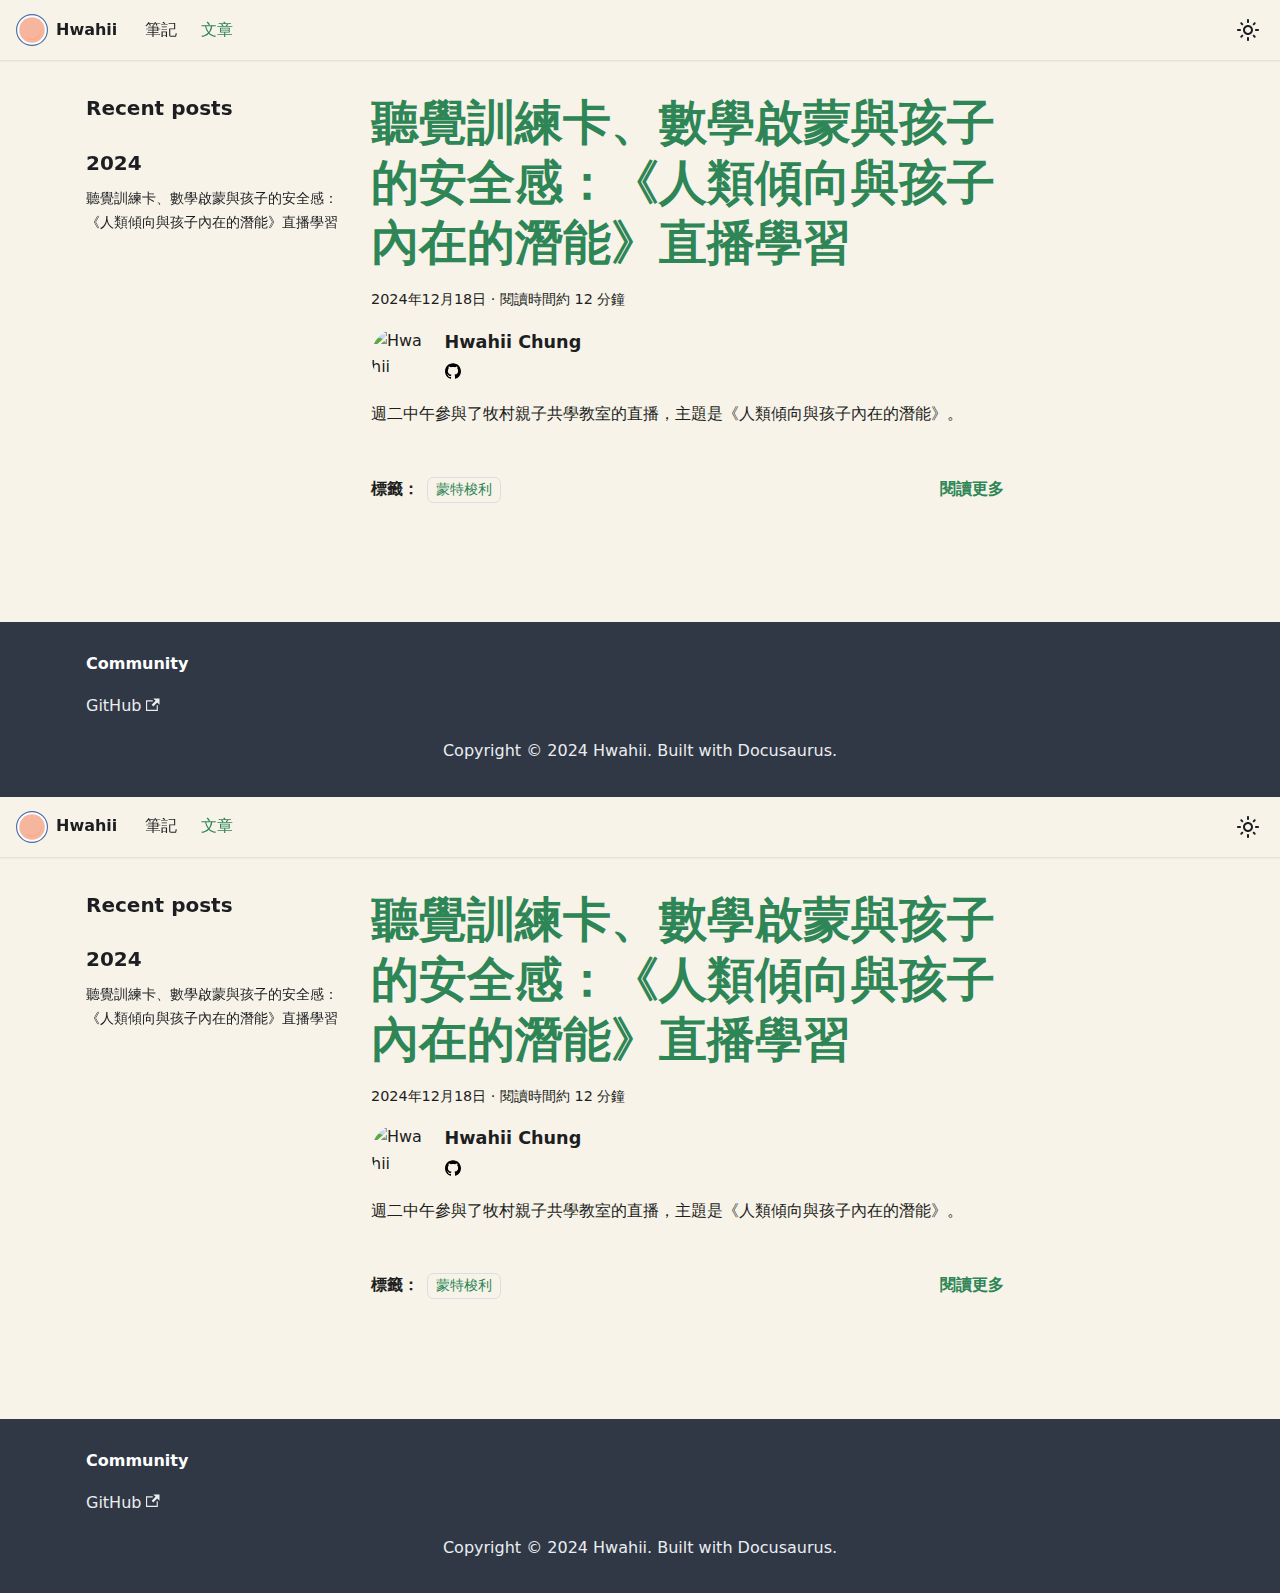
==== commit ca71ac28: "Deploy website - based on bfebf30cdcd7304b4d7a18068b318fc3b95c736f" ====
--- a/blog/index.html
+++ b/blog/index.html
@@ -4,7 +4,7 @@
 <meta charset="UTF-8">
 <meta name="generator" content="Docusaurus v3.6.3">
 <title data-rh="true">Blog | Hwahii</title><meta data-rh="true" name="viewport" content="width=device-width,initial-scale=1"><meta data-rh="true" name="twitter:card" content="summary_large_image"><meta data-rh="true" property="og:image" content="https://hwahii.tw/img/hwahii-social-card.jpg"><meta data-rh="true" name="twitter:image" content="https://hwahii.tw/img/hwahii-social-card.jpg"><meta data-rh="true" property="og:url" content="https://hwahii.tw/blog"><meta data-rh="true" property="og:locale" content="zh_Hant"><meta data-rh="true" name="docusaurus_locale" content="zh-Hant"><meta data-rh="true" name="docsearch:language" content="zh-Hant"><meta data-rh="true" property="og:title" content="Blog | Hwahii"><meta data-rh="true" name="description" content="Blog"><meta data-rh="true" property="og:description" content="Blog"><meta data-rh="true" name="docusaurus_tag" content="blog_posts_list"><meta data-rh="true" name="docsearch:docusaurus_tag" content="blog_posts_list"><link data-rh="true" rel="icon" href="/img/favicon.ico"><link data-rh="true" rel="canonical" href="https://hwahii.tw/blog"><link data-rh="true" rel="alternate" href="https://hwahii.tw/blog" hreflang="zh-Hant"><link data-rh="true" rel="alternate" href="https://hwahii.tw/blog" hreflang="x-default"><script data-rh="true" type="application/ld+json">{"@context":"https://schema.org","@type":"Blog","@id":"https://hwahii.tw/blog","mainEntityOfPage":"https://hwahii.tw/blog","headline":"Blog","description":"Blog","blogPost":[{"@type":"BlogPosting","@id":"https://hwahii.tw/blog/montville-livestream-20241015-learning","mainEntityOfPage":"https://hwahii.tw/blog/montville-livestream-20241015-learning","url":"https://hwahii.tw/blog/montville-livestream-20241015-learning","headline":"聽覺訓練卡、數學啟蒙與孩子的安全感：《人類傾向與孩子內在的潛能》直播學習","name":"聽覺訓練卡、數學啟蒙與孩子的安全感：《人類傾向與孩子內在的潛能》直播學習","description":"週二中午參與了牧村親子共學教室的直播，主題是《人類傾向與孩子內在的潛能》。","datePublished":"2024-12-18T04:56:24.975Z","author":{"@type":"Person","name":"Hwahii Chung","image":"https://lh3.googleusercontent.com/a/ACg8ocJe3aWjsZOX9N9DjGEfHXY_c6VzFPSRq-YCYDmWMtC4nMeESW6vYQ=s288-c-no"},"keywords":[]}]}</script><link rel="alternate" type="application/rss+xml" href="/blog/rss.xml" title="Hwahii RSS Feed">
-<link rel="alternate" type="application/atom+xml" href="/blog/atom.xml" title="Hwahii Atom Feed"><link rel="stylesheet" href="/assets/css/styles.ea962308.css">
+<link rel="alternate" type="application/atom+xml" href="/blog/atom.xml" title="Hwahii Atom Feed"><link rel="stylesheet" href="/assets/css/styles.1bbd2cd2.css">
 <script src="/assets/js/runtime~main.07e8fa2d.js" defer="defer"></script>
 <script src="/assets/js/main.e423e4a3.js" defer="defer"></script>
 </head>
--- a/assets/css/styles.1bbd2cd2.css
+++ b/assets/css/styles.1bbd2cd2.css
@@ -0,0 +1 @@
+.col,.container{padding:0 var(--ifm-spacing-horizontal);width:100%}.markdown>h2,.markdown>h3,.markdown>h4,.markdown>h5,.markdown>h6{margin-bottom:calc(var(--ifm-heading-vertical-rhythm-bottom)*var(--ifm-leading))}.markdown li,body{word-wrap:break-word}body,ol ol,ol ul,ul ol,ul ul{margin:0}pre,table{overflow:auto}blockquote,pre{margin:0 0 var(--ifm-spacing-vertical)}.breadcrumbs__link,.button{transition-timing-function:var(--ifm-transition-timing-default)}.button,code{vertical-align:middle}.button--outline.button--active,.button--outline:active,.button--outline:hover,:root{--ifm-button-color:var(--ifm-font-color-base-inverse)}.menu__link:hover,a{transition:color var(--ifm-transition-fast) var(--ifm-transition-timing-default)}.navbar--dark,:root{--ifm-navbar-link-hover-color:var(--ifm-color-primary)}.menu,.navbar-sidebar{overflow-x:hidden}:root,html[data-theme=dark]{--ifm-color-emphasis-500:var(--ifm-color-gray-500)}.toggleButton_gllP,html{-webkit-tap-highlight-color:transparent}.authorSocials_rSDt,.authorTitle_nd0D{-webkit-box-orient:vertical;overflow:hidden}.clean-list,.containsTaskList_mC6p,.details_lb9f>summary,.dropdown__menu,.menu__list{list-style:none}:root{--ifm-color-scheme:light;--ifm-dark-value:10%;--ifm-darker-value:15%;--ifm-darkest-value:30%;--ifm-light-value:15%;--ifm-lighter-value:30%;--ifm-lightest-value:50%;--ifm-contrast-background-value:90%;--ifm-contrast-foreground-value:70%;--ifm-contrast-background-dark-value:70%;--ifm-contrast-foreground-dark-value:90%;--ifm-color-primary:#3578e5;--ifm-color-secondary:#ebedf0;--ifm-color-success:#00a400;--ifm-color-info:#54c7ec;--ifm-color-warning:#ffba00;--ifm-color-danger:#fa383e;--ifm-color-primary-dark:#306cce;--ifm-color-primary-darker:#2d66c3;--ifm-color-primary-darkest:#2554a0;--ifm-color-primary-light:#538ce9;--ifm-color-primary-lighter:#72a1ed;--ifm-color-primary-lightest:#9abcf2;--ifm-color-primary-contrast-background:#ebf2fc;--ifm-color-primary-contrast-foreground:#102445;--ifm-color-secondary-dark:#d4d5d8;--ifm-color-secondary-darker:#c8c9cc;--ifm-color-secondary-darkest:#a4a6a8;--ifm-color-secondary-light:#eef0f2;--ifm-color-secondary-lighter:#f1f2f5;--ifm-color-secondary-lightest:#f5f6f8;--ifm-color-secondary-contrast-background:#fdfdfe;--ifm-color-secondary-contrast-foreground:#474748;--ifm-color-success-dark:#009400;--ifm-color-success-darker:#008b00;--ifm-color-success-darkest:#007300;--ifm-color-success-light:#26b226;--ifm-color-success-lighter:#4dbf4d;--ifm-color-success-lightest:#80d280;--ifm-color-success-contrast-background:#e6f6e6;--ifm-color-success-contrast-foreground:#003100;--ifm-color-info-dark:#4cb3d4;--ifm-color-info-darker:#47a9c9;--ifm-color-info-darkest:#3b8ba5;--ifm-color-info-light:#6ecfef;--ifm-color-info-lighter:#87d8f2;--ifm-color-info-lightest:#aae3f6;--ifm-color-info-contrast-background:#eef9fd;--ifm-color-info-contrast-foreground:#193c47;--ifm-color-warning-dark:#e6a700;--ifm-color-warning-darker:#d99e00;--ifm-color-warning-darkest:#b38200;--ifm-color-warning-light:#ffc426;--ifm-color-warning-lighter:#ffcf4d;--ifm-color-warning-lightest:#ffdd80;--ifm-color-warning-contrast-background:#fff8e6;--ifm-color-warning-contrast-foreground:#4d3800;--ifm-color-danger-dark:#e13238;--ifm-color-danger-darker:#d53035;--ifm-color-danger-darkest:#af272b;--ifm-color-danger-light:#fb565b;--ifm-color-danger-lighter:#fb7478;--ifm-color-danger-lightest:#fd9c9f;--ifm-color-danger-contrast-background:#ffebec;--ifm-color-danger-contrast-foreground:#4b1113;--ifm-color-white:#fff;--ifm-color-black:#000;--ifm-color-gray-0:var(--ifm-color-white);--ifm-color-gray-100:#f5f6f7;--ifm-color-gray-200:#ebedf0;--ifm-color-gray-300:#dadde1;--ifm-color-gray-400:#ccd0d5;--ifm-color-gray-500:#bec3c9;--ifm-color-gray-600:#8d949e;--ifm-color-gray-700:#606770;--ifm-color-gray-800:#444950;--ifm-color-gray-900:#1c1e21;--ifm-color-gray-1000:var(--ifm-color-black);--ifm-color-emphasis-0:var(--ifm-color-gray-0);--ifm-color-emphasis-100:var(--ifm-color-gray-100);--ifm-color-emphasis-200:var(--ifm-color-gray-200);--ifm-color-emphasis-300:var(--ifm-color-gray-300);--ifm-color-emphasis-400:var(--ifm-color-gray-400);--ifm-color-emphasis-600:var(--ifm-color-gray-600);--ifm-color-emphasis-700:var(--ifm-color-gray-700);--ifm-color-emphasis-800:var(--ifm-color-gray-800);--ifm-color-emphasis-900:var(--ifm-color-gray-900);--ifm-color-emphasis-1000:var(--ifm-color-gray-1000);--ifm-color-content:var(--ifm-color-emphasis-900);--ifm-color-content-inverse:var(--ifm-color-emphasis-0);--ifm-color-content-secondary:#525860;--ifm-background-color:#0000;--ifm-background-surface-color:var(--ifm-color-content-inverse);--ifm-global-border-width:1px;--ifm-global-radius:0.4rem;--ifm-hover-overlay:#0000000d;--ifm-font-color-base:var(--ifm-color-content);--ifm-font-color-base-inverse:var(--ifm-color-content-inverse);--ifm-font-color-secondary:var(--ifm-color-content-secondary);--ifm-font-family-base:system-ui,-apple-system,Segoe UI,Roboto,Ubuntu,Cantarell,Noto Sans,sans-serif,BlinkMacSystemFont,"Segoe UI",Helvetica,Arial,sans-serif,"Apple Color Emoji","Segoe UI Emoji","Segoe UI Symbol";--ifm-font-family-monospace:SFMono-Regular,Menlo,Monaco,Consolas,"Liberation Mono","Courier New",monospace;--ifm-font-size-base:100%;--ifm-font-weight-light:300;--ifm-font-weight-normal:400;--ifm-font-weight-semibold:500;--ifm-font-weight-bold:700;--ifm-font-weight-base:var(--ifm-font-weight-normal);--ifm-line-height-base:1.65;--ifm-global-spacing:1rem;--ifm-spacing-vertical:var(--ifm-global-spacing);--ifm-spacing-horizontal:var(--ifm-global-spacing);--ifm-transition-fast:200ms;--ifm-transition-slow:400ms;--ifm-transition-timing-default:cubic-bezier(0.08,0.52,0.52,1);--ifm-global-shadow-lw:0 1px 2px 0 #0000001a;--ifm-global-shadow-md:0 5px 40px #0003;--ifm-global-shadow-tl:0 12px 28px 0 #0003,0 2px 4px 0 #0000001a;--ifm-z-index-dropdown:100;--ifm-z-index-fixed:200;--ifm-z-index-overlay:400;--ifm-container-width:1140px;--ifm-container-width-xl:1320px;--ifm-code-background:#f6f7f8;--ifm-code-border-radius:var(--ifm-global-radius);--ifm-code-font-size:90%;--ifm-code-padding-horizontal:0.1rem;--ifm-code-padding-vertical:0.1rem;--ifm-pre-background:var(--ifm-code-background);--ifm-pre-border-radius:var(--ifm-code-border-radius);--ifm-pre-color:inherit;--ifm-pre-line-height:1.45;--ifm-pre-padding:1rem;--ifm-heading-color:inherit;--ifm-heading-margin-top:0;--ifm-heading-margin-bottom:var(--ifm-spacing-vertical);--ifm-heading-font-family:var(--ifm-font-family-base);--ifm-heading-font-weight:var(--ifm-font-weight-bold);--ifm-heading-line-height:1.25;--ifm-h1-font-size:2rem;--ifm-h2-font-size:1.5rem;--ifm-h3-font-size:1.25rem;--ifm-h4-font-size:1rem;--ifm-h5-font-size:0.875rem;--ifm-h6-font-size:0.85rem;--ifm-image-alignment-padding:1.25rem;--ifm-leading-desktop:1.25;--ifm-leading:calc(var(--ifm-leading-desktop)*1rem);--ifm-list-left-padding:2rem;--ifm-list-margin:1rem;--ifm-list-item-margin:0.25rem;--ifm-list-paragraph-margin:1rem;--ifm-table-cell-padding:0.75rem;--ifm-table-background:#0000;--ifm-table-stripe-background:#00000008;--ifm-table-border-width:1px;--ifm-table-border-color:var(--ifm-color-emphasis-300);--ifm-table-head-background:inherit;--ifm-table-head-color:inherit;--ifm-table-head-font-weight:var(--ifm-font-weight-bold);--ifm-table-cell-color:inherit;--ifm-link-color:var(--ifm-color-primary);--ifm-link-decoration:none;--ifm-link-hover-color:var(--ifm-link-color);--ifm-link-hover-decoration:underline;--ifm-paragraph-margin-bottom:var(--ifm-leading);--ifm-blockquote-font-size:var(--ifm-font-size-base);--ifm-blockquote-border-left-width:2px;--ifm-blockquote-padding-horizontal:var(--ifm-spacing-horizontal);--ifm-blockquote-padding-vertical:0;--ifm-blockquote-shadow:none;--ifm-blockquote-color:var(--ifm-color-emphasis-800);--ifm-blockquote-border-color:var(--ifm-color-emphasis-300);--ifm-hr-background-color:var(--ifm-color-emphasis-500);--ifm-hr-height:1px;--ifm-hr-margin-vertical:1.5rem;--ifm-scrollbar-size:7px;--ifm-scrollbar-track-background-color:#f1f1f1;--ifm-scrollbar-thumb-background-color:silver;--ifm-scrollbar-thumb-hover-background-color:#a7a7a7;--ifm-alert-background-color:inherit;--ifm-alert-border-color:inherit;--ifm-alert-border-radius:var(--ifm-global-radius);--ifm-alert-border-width:0px;--ifm-alert-border-left-width:5px;--ifm-alert-color:var(--ifm-font-color-base);--ifm-alert-padding-horizontal:var(--ifm-spacing-horizontal);--ifm-alert-padding-vertical:var(--ifm-spacing-vertical);--ifm-alert-shadow:var(--ifm-global-shadow-lw);--ifm-avatar-intro-margin:1rem;--ifm-avatar-intro-alignment:inherit;--ifm-avatar-photo-size:3rem;--ifm-badge-background-color:inherit;--ifm-badge-border-color:inherit;--ifm-badge-border-radius:var(--ifm-global-radius);--ifm-badge-border-width:var(--ifm-global-border-width);--ifm-badge-color:var(--ifm-color-white);--ifm-badge-padding-horizontal:calc(var(--ifm-spacing-horizontal)*0.5);--ifm-badge-padding-vertical:calc(var(--ifm-spacing-vertical)*0.25);--ifm-breadcrumb-border-radius:1.5rem;--ifm-breadcrumb-spacing:0.5rem;--ifm-breadcrumb-color-active:var(--ifm-color-primary);--ifm-breadcrumb-item-background-active:var(--ifm-hover-overlay);--ifm-breadcrumb-padding-horizontal:0.8rem;--ifm-breadcrumb-padding-vertical:0.4rem;--ifm-breadcrumb-size-multiplier:1;--ifm-breadcrumb-separator:url('data:image/svg+xml;utf8,<svg xmlns="http://www.w3.org/2000/svg" x="0px" y="0px" viewBox="0 0 256 256"><g><g><polygon points="79.093,0 48.907,30.187 146.72,128 48.907,225.813 79.093,256 207.093,128"/></g></g><g></g><g></g><g></g><g></g><g></g><g></g><g></g><g></g><g></g><g></g><g></g><g></g><g></g><g></g><g></g></svg>');--ifm-breadcrumb-separator-filter:none;--ifm-breadcrumb-separator-size:0.5rem;--ifm-breadcrumb-separator-size-multiplier:1.25;--ifm-button-background-color:inherit;--ifm-button-border-color:var(--ifm-button-background-color);--ifm-button-border-width:var(--ifm-global-border-width);--ifm-button-font-weight:var(--ifm-font-weight-bold);--ifm-button-padding-horizontal:1.5rem;--ifm-button-padding-vertical:0.375rem;--ifm-button-size-multiplier:1;--ifm-button-transition-duration:var(--ifm-transition-fast);--ifm-button-border-radius:calc(var(--ifm-global-radius)*var(--ifm-button-size-multiplier));--ifm-button-group-spacing:2px;--ifm-card-background-color:var(--ifm-background-surface-color);--ifm-card-border-radius:calc(var(--ifm-global-radius)*2);--ifm-card-horizontal-spacing:var(--ifm-global-spacing);--ifm-card-vertical-spacing:var(--ifm-global-spacing);--ifm-toc-border-color:var(--ifm-color-emphasis-300);--ifm-toc-link-color:var(--ifm-color-content-secondary);--ifm-toc-padding-vertical:0.5rem;--ifm-toc-padding-horizontal:0.5rem;--ifm-dropdown-background-color:var(--ifm-background-surface-color);--ifm-dropdown-font-weight:var(--ifm-font-weight-semibold);--ifm-dropdown-link-color:var(--ifm-font-color-base);--ifm-dropdown-hover-background-color:var(--ifm-hover-overlay);--ifm-footer-background-color:var(--ifm-color-emphasis-100);--ifm-footer-color:inherit;--ifm-footer-link-color:var(--ifm-color-emphasis-700);--ifm-footer-link-hover-color:var(--ifm-color-primary);--ifm-footer-link-horizontal-spacing:0.5rem;--ifm-footer-padding-horizontal:calc(var(--ifm-spacing-horizontal)*2);--ifm-footer-padding-vertical:calc(var(--ifm-spacing-vertical)*2);--ifm-footer-title-color:inherit;--ifm-footer-logo-max-width:min(30rem,90vw);--ifm-hero-background-color:var(--ifm-background-surface-color);--ifm-hero-text-color:var(--ifm-color-emphasis-800);--ifm-menu-color:var(--ifm-color-emphasis-700);--ifm-menu-color-active:var(--ifm-color-primary);--ifm-menu-color-background-active:var(--ifm-hover-overlay);--ifm-menu-color-background-hover:var(--ifm-hover-overlay);--ifm-menu-link-padding-horizontal:0.75rem;--ifm-menu-link-padding-vertical:0.375rem;--ifm-menu-link-sublist-icon:url('data:image/svg+xml;utf8,<svg xmlns="http://www.w3.org/2000/svg" width="16px" height="16px" viewBox="0 0 24 24"><path fill="rgba(0,0,0,0.5)" d="M7.41 15.41L12 10.83l4.59 4.58L18 14l-6-6-6 6z"></path></svg>');--ifm-menu-link-sublist-icon-filter:none;--ifm-navbar-background-color:var(--ifm-background-surface-color);--ifm-navbar-height:3.75rem;--ifm-navbar-item-padding-horizontal:0.75rem;--ifm-navbar-item-padding-vertical:0.25rem;--ifm-navbar-link-color:var(--ifm-font-color-base);--ifm-navbar-link-active-color:var(--ifm-link-color);--ifm-navbar-padding-horizontal:var(--ifm-spacing-horizontal);--ifm-navbar-padding-vertical:calc(var(--ifm-spacing-vertical)*0.5);--ifm-navbar-shadow:var(--ifm-global-shadow-lw);--ifm-navbar-search-input-background-color:var(--ifm-color-emphasis-200);--ifm-navbar-search-input-color:var(--ifm-color-emphasis-800);--ifm-navbar-search-input-placeholder-color:var(--ifm-color-emphasis-500);--ifm-navbar-search-input-icon:url('data:image/svg+xml;utf8,<svg fill="currentColor" xmlns="http://www.w3.org/2000/svg" viewBox="0 0 16 16" height="16px" width="16px"><path d="M6.02945,10.20327a4.17382,4.17382,0,1,1,4.17382-4.17382A4.15609,4.15609,0,0,1,6.02945,10.20327Zm9.69195,4.2199L10.8989,9.59979A5.88021,5.88021,0,0,0,12.058,6.02856,6.00467,6.00467,0,1,0,9.59979,10.8989l4.82338,4.82338a.89729.89729,0,0,0,1.29912,0,.89749.89749,0,0,0-.00087-1.29909Z" /></svg>');--ifm-navbar-sidebar-width:83vw;--ifm-pagination-border-radius:var(--ifm-global-radius);--ifm-pagination-color-active:var(--ifm-color-primary);--ifm-pagination-font-size:1rem;--ifm-pagination-item-active-background:var(--ifm-hover-overlay);--ifm-pagination-page-spacing:0.2em;--ifm-pagination-padding-horizontal:calc(var(--ifm-spacing-horizontal)*1);--ifm-pagination-padding-vertical:calc(var(--ifm-spacing-vertical)*0.25);--ifm-pagination-nav-border-radius:var(--ifm-global-radius);--ifm-pagination-nav-color-hover:var(--ifm-color-primary);--ifm-pills-color-active:var(--ifm-color-primary);--ifm-pills-color-background-active:var(--ifm-hover-overlay);--ifm-pills-spacing:0.125rem;--ifm-tabs-color:var(--ifm-font-color-secondary);--ifm-tabs-color-active:var(--ifm-color-primary);--ifm-tabs-color-active-border:var(--ifm-tabs-color-active);--ifm-tabs-padding-horizontal:1rem;--ifm-tabs-padding-vertical:1rem;--docusaurus-progress-bar-color:var(--ifm-color-primary);--ifm-color-primary:#2e8555;--ifm-color-primary-dark:#29784c;--ifm-color-primary-darker:#277148;--ifm-color-primary-darkest:#205d3b;--ifm-color-primary-light:#33925d;--ifm-color-primary-lighter:#359962;--ifm-color-primary-lightest:#3cad6e;--ifm-code-font-size:95%;--ifm-background-color:#f7f3e9;--docusaurus-highlighted-code-line-bg:#0000001a;--docusaurus-announcement-bar-height:auto;--docusaurus-collapse-button-bg:#0000;--docusaurus-collapse-button-bg-hover:#0000001a;--doc-sidebar-width:300px;--doc-sidebar-hidden-width:30px;--docusaurus-blog-social-icon-size:1rem;--docusaurus-tag-list-border:var(--ifm-color-emphasis-300)}.badge--danger,.badge--info,.badge--primary,.badge--secondary,.badge--success,.badge--warning{--ifm-badge-border-color:var(--ifm-badge-background-color)}.button--link,.button--outline{--ifm-button-background-color:#0000}*{box-sizing:border-box}html{background-color:var(--ifm-background-color);color:var(--ifm-font-color-base);color-scheme:var(--ifm-color-scheme);font:var(--ifm-font-size-base)/var(--ifm-line-height-base) var(--ifm-font-family-base);-webkit-font-smoothing:antialiased;text-rendering:optimizelegibility;-webkit-text-size-adjust:100%;text-size-adjust:100%}iframe{border:0;color-scheme:auto}.container{margin:0 auto;max-width:var(--ifm-container-width)}.container--fluid{max-width:inherit}.row{display:flex;flex-wrap:wrap;margin:0 calc(var(--ifm-spacing-horizontal)*-1)}.margin-bottom--none,.margin-vert--none,.markdown>:last-child{margin-bottom:0!important}.margin-top--none,.margin-vert--none{margin-top:0!important}.row--no-gutters{margin-left:0;margin-right:0}.margin-horiz--none,.margin-right--none{margin-right:0!important}.row--no-gutters>.col{padding-left:0;padding-right:0}.row--align-top{align-items:flex-start}.row--align-bottom{align-items:flex-end}.menuExternalLink_NmtK,.row--align-center{align-items:center}.row--align-stretch{align-items:stretch}.row--align-baseline{align-items:baseline}.col{--ifm-col-width:100%;flex:1 0;margin-left:0;max-width:var(--ifm-col-width)}.padding-bottom--none,.padding-vert--none{padding-bottom:0!important}.padding-top--none,.padding-vert--none{padding-top:0!important}.padding-horiz--none,.padding-left--none{padding-left:0!important}.padding-horiz--none,.padding-right--none{padding-right:0!important}.col[class*=col--]{flex:0 0 var(--ifm-col-width)}.col--1{--ifm-col-width:8.33333%}.col--offset-1{margin-left:8.33333%}.col--2{--ifm-col-width:16.66667%}.col--offset-2{margin-left:16.66667%}.col--3{--ifm-col-width:25%}.col--offset-3{margin-left:25%}.col--4{--ifm-col-width:33.33333%}.col--offset-4{margin-left:33.33333%}.col--5{--ifm-col-width:41.66667%}.col--offset-5{margin-left:41.66667%}.col--6{--ifm-col-width:50%}.col--offset-6{margin-left:50%}.col--7{--ifm-col-width:58.33333%}.col--offset-7{margin-left:58.33333%}.col--8{--ifm-col-width:66.66667%}.col--offset-8{margin-left:66.66667%}.col--9{--ifm-col-width:75%}.col--offset-9{margin-left:75%}.col--10{--ifm-col-width:83.33333%}.col--offset-10{margin-left:83.33333%}.col--11{--ifm-col-width:91.66667%}.col--offset-11{margin-left:91.66667%}.col--12{--ifm-col-width:100%}.col--offset-12{margin-left:100%}.margin-horiz--none,.margin-left--none{margin-left:0!important}.margin--none{margin:0!important}.margin-bottom--xs,.margin-vert--xs{margin-bottom:.25rem!important}.margin-top--xs,.margin-vert--xs{margin-top:.25rem!important}.margin-horiz--xs,.margin-left--xs{margin-left:.25rem!important}.margin-horiz--xs,.margin-right--xs{margin-right:.25rem!important}.margin--xs{margin:.25rem!important}.margin-bottom--sm,.margin-vert--sm{margin-bottom:.5rem!important}.margin-top--sm,.margin-vert--sm{margin-top:.5rem!important}.margin-horiz--sm,.margin-left--sm{margin-left:.5rem!important}.margin-horiz--sm,.margin-right--sm{margin-right:.5rem!important}.margin--sm{margin:.5rem!important}.margin-bottom--md,.margin-vert--md{margin-bottom:1rem!important}.margin-top--md,.margin-vert--md{margin-top:1rem!important}.margin-horiz--md,.margin-left--md{margin-left:1rem!important}.margin-horiz--md,.margin-right--md{margin-right:1rem!important}.margin--md{margin:1rem!important}.margin-bottom--lg,.margin-vert--lg{margin-bottom:2rem!important}.margin-top--lg,.margin-vert--lg{margin-top:2rem!important}.margin-horiz--lg,.margin-left--lg{margin-left:2rem!important}.margin-horiz--lg,.margin-right--lg{margin-right:2rem!important}.margin--lg{margin:2rem!important}.margin-bottom--xl,.margin-vert--xl{margin-bottom:5rem!important}.margin-top--xl,.margin-vert--xl{margin-top:5rem!important}.margin-horiz--xl,.margin-left--xl{margin-left:5rem!important}.margin-horiz--xl,.margin-right--xl{margin-right:5rem!important}.margin--xl{margin:5rem!important}.padding--none{padding:0!important}.padding-bottom--xs,.padding-vert--xs{padding-bottom:.25rem!important}.padding-top--xs,.padding-vert--xs{padding-top:.25rem!important}.padding-horiz--xs,.padding-left--xs{padding-left:.25rem!important}.padding-horiz--xs,.padding-right--xs{padding-right:.25rem!important}.padding--xs{padding:.25rem!important}.padding-bottom--sm,.padding-vert--sm{padding-bottom:.5rem!important}.padding-top--sm,.padding-vert--sm{padding-top:.5rem!important}.padding-horiz--sm,.padding-left--sm{padding-left:.5rem!important}.padding-horiz--sm,.padding-right--sm{padding-right:.5rem!important}.padding--sm{padding:.5rem!important}.padding-bottom--md,.padding-vert--md{padding-bottom:1rem!important}.padding-top--md,.padding-vert--md{padding-top:1rem!important}.padding-horiz--md,.padding-left--md{padding-left:1rem!important}.padding-horiz--md,.padding-right--md{padding-right:1rem!important}.padding--md{padding:1rem!important}.padding-bottom--lg,.padding-vert--lg{padding-bottom:2rem!important}.padding-top--lg,.padding-vert--lg{padding-top:2rem!important}.padding-horiz--lg,.padding-left--lg{padding-left:2rem!important}.padding-horiz--lg,.padding-right--lg{padding-right:2rem!important}.padding--lg{padding:2rem!important}.padding-bottom--xl,.padding-vert--xl{padding-bottom:5rem!important}.padding-top--xl,.padding-vert--xl{padding-top:5rem!important}.padding-horiz--xl,.padding-left--xl{padding-left:5rem!important}.padding-horiz--xl,.padding-right--xl{padding-right:5rem!important}.padding--xl{padding:5rem!important}code{background-color:var(--ifm-code-background);border:.1rem solid #0000001a;border-radius:var(--ifm-code-border-radius);font-family:var(--ifm-font-family-monospace);font-size:var(--ifm-code-font-size);padding:var(--ifm-code-padding-vertical) var(--ifm-code-padding-horizontal)}a code{color:inherit}pre{background-color:var(--ifm-pre-background);border-radius:var(--ifm-pre-border-radius);color:var(--ifm-pre-color);font:var(--ifm-code-font-size)/var(--ifm-pre-line-height) var(--ifm-font-family-monospace);padding:var(--ifm-pre-padding)}pre code{background-color:initial;border:none;font-size:100%;line-height:inherit;padding:0}kbd{background-color:var(--ifm-color-emphasis-0);border:1px solid var(--ifm-color-emphasis-400);border-radius:.2rem;box-shadow:inset 0 -1px 0 var(--ifm-color-emphasis-400);color:var(--ifm-color-emphasis-800);font:80% var(--ifm-font-family-monospace);padding:.15rem .3rem}h1,h2,h3,h4,h5,h6{color:var(--ifm-heading-color);font-family:var(--ifm-heading-font-family);font-weight:var(--ifm-heading-font-weight);line-height:var(--ifm-heading-line-height);margin:var(--ifm-heading-margin-top) 0 var(--ifm-heading-margin-bottom) 0}h1{font-size:var(--ifm-h1-font-size)}h2{font-size:var(--ifm-h2-font-size)}h3{font-size:var(--ifm-h3-font-size)}h4{font-size:var(--ifm-h4-font-size)}h5{font-size:var(--ifm-h5-font-size)}h6{font-size:var(--ifm-h6-font-size)}img{max-width:100%}img[align=right]{padding-left:var(--image-alignment-padding)}img[align=left]{padding-right:var(--image-alignment-padding)}.markdown{--ifm-h1-vertical-rhythm-top:3;--ifm-h2-vertical-rhythm-top:2;--ifm-h3-vertical-rhythm-top:1.5;--ifm-heading-vertical-rhythm-top:1.25;--ifm-h1-vertical-rhythm-bottom:1.25;--ifm-heading-vertical-rhythm-bottom:1}.markdown:after,.markdown:before{content:"";display:table}.markdown:after{clear:both}.markdown h1:first-child{--ifm-h1-font-size:3rem;margin-bottom:calc(var(--ifm-h1-vertical-rhythm-bottom)*var(--ifm-leading))}.markdown>h2{--ifm-h2-font-size:2rem;margin-top:calc(var(--ifm-h2-vertical-rhythm-top)*var(--ifm-leading))}.markdown>h3{--ifm-h3-font-size:1.5rem;margin-top:calc(var(--ifm-h3-vertical-rhythm-top)*var(--ifm-leading))}.markdown>h4,.markdown>h5,.markdown>h6{margin-top:calc(var(--ifm-heading-vertical-rhythm-top)*var(--ifm-leading))}.markdown>p,.markdown>pre,.markdown>ul{margin-bottom:var(--ifm-leading)}.markdown li>p{margin-top:var(--ifm-list-paragraph-margin)}.markdown li+li{margin-top:var(--ifm-list-item-margin)}ol,ul{margin:0 0 var(--ifm-list-margin);padding-left:var(--ifm-list-left-padding)}ol ol,ul ol{list-style-type:lower-roman}ol ol ol,ol ul ol,ul ol ol,ul ul ol{list-style-type:lower-alpha}table{border-collapse:collapse;display:block;margin-bottom:var(--ifm-spacing-vertical)}table thead tr{border-bottom:2px solid var(--ifm-table-border-color)}table thead,table tr:nth-child(2n){background-color:var(--ifm-table-stripe-background)}table tr{background-color:var(--ifm-table-background);border-top:var(--ifm-table-border-width) solid var(--ifm-table-border-color)}table td,table th{border:var(--ifm-table-border-width) solid var(--ifm-table-border-color);padding:var(--ifm-table-cell-padding)}table th{background-color:var(--ifm-table-head-background);color:var(--ifm-table-head-color);font-weight:var(--ifm-table-head-font-weight)}table td{color:var(--ifm-table-cell-color)}strong{font-weight:var(--ifm-font-weight-bold)}a{color:var(--ifm-link-color);text-decoration:var(--ifm-link-decoration)}a:hover{color:var(--ifm-link-hover-color);text-decoration:var(--ifm-link-hover-decoration)}.button:hover,.text--no-decoration,.text--no-decoration:hover,a:not([href]){-webkit-text-decoration:none;text-decoration:none}p{margin:0 0 var(--ifm-paragraph-margin-bottom)}blockquote{border-left:var(--ifm-blockquote-border-left-width) solid var(--ifm-blockquote-border-color);box-shadow:var(--ifm-blockquote-shadow);color:var(--ifm-blockquote-color);font-size:var(--ifm-blockquote-font-size);padding:var(--ifm-blockquote-padding-vertical) var(--ifm-blockquote-padding-horizontal)}blockquote>:first-child{margin-top:0}blockquote>:last-child{margin-bottom:0}hr{background-color:var(--ifm-hr-background-color);border:0;height:var(--ifm-hr-height);margin:var(--ifm-hr-margin-vertical) 0}.shadow--lw{box-shadow:var(--ifm-global-shadow-lw)!important}.shadow--md{box-shadow:var(--ifm-global-shadow-md)!important}.shadow--tl{box-shadow:var(--ifm-global-shadow-tl)!important}.text--primary,.wordWrapButtonEnabled_EoeP .wordWrapButtonIcon_Bwma{color:var(--ifm-color-primary)}.text--secondary{color:var(--ifm-color-secondary)}.text--success{color:var(--ifm-color-success)}.text--info{color:var(--ifm-color-info)}.text--warning{color:var(--ifm-color-warning)}.text--danger{color:var(--ifm-color-danger)}.text--center{text-align:center}.text--left{text-align:left}.text--justify{text-align:justify}.text--right{text-align:right}.text--capitalize{text-transform:capitalize}.text--lowercase{text-transform:lowercase}.admonitionHeading_Gvgb,.alert__heading,.text--uppercase{text-transform:uppercase}.text--light{font-weight:var(--ifm-font-weight-light)}.text--normal{font-weight:var(--ifm-font-weight-normal)}.text--semibold{font-weight:var(--ifm-font-weight-semibold)}.text--bold{font-weight:var(--ifm-font-weight-bold)}.text--italic{font-style:italic}.text--truncate{overflow:hidden;text-overflow:ellipsis;white-space:nowrap}.text--break{word-wrap:break-word!important;word-break:break-word!important}.clean-btn{background:none;border:none;color:inherit;cursor:pointer;font-family:inherit;padding:0}.alert,.alert .close{color:var(--ifm-alert-foreground-color)}.clean-list{padding-left:0}.alert--primary{--ifm-alert-background-color:var(--ifm-color-primary-contrast-background);--ifm-alert-background-color-highlight:#3578e526;--ifm-alert-foreground-color:var(--ifm-color-primary-contrast-foreground);--ifm-alert-border-color:var(--ifm-color-primary-dark)}.alert--secondary{--ifm-alert-background-color:var(--ifm-color-secondary-contrast-background);--ifm-alert-background-color-highlight:#ebedf026;--ifm-alert-foreground-color:var(--ifm-color-secondary-contrast-foreground);--ifm-alert-border-color:var(--ifm-color-secondary-dark)}.alert--success{--ifm-alert-background-color:var(--ifm-color-success-contrast-background);--ifm-alert-background-color-highlight:#00a40026;--ifm-alert-foreground-color:var(--ifm-color-success-contrast-foreground);--ifm-alert-border-color:var(--ifm-color-success-dark)}.alert--info{--ifm-alert-background-color:var(--ifm-color-info-contrast-background);--ifm-alert-background-color-highlight:#54c7ec26;--ifm-alert-foreground-color:var(--ifm-color-info-contrast-foreground);--ifm-alert-border-color:var(--ifm-color-info-dark)}.alert--warning{--ifm-alert-background-color:var(--ifm-color-warning-contrast-background);--ifm-alert-background-color-highlight:#ffba0026;--ifm-alert-foreground-color:var(--ifm-color-warning-contrast-foreground);--ifm-alert-border-color:var(--ifm-color-warning-dark)}.alert--danger{--ifm-alert-background-color:var(--ifm-color-danger-contrast-background);--ifm-alert-background-color-highlight:#fa383e26;--ifm-alert-foreground-color:var(--ifm-color-danger-contrast-foreground);--ifm-alert-border-color:var(--ifm-color-danger-dark)}.alert{--ifm-code-background:var(--ifm-alert-background-color-highlight);--ifm-link-color:var(--ifm-alert-foreground-color);--ifm-link-hover-color:var(--ifm-alert-foreground-color);--ifm-link-decoration:underline;--ifm-tabs-color:var(--ifm-alert-foreground-color);--ifm-tabs-color-active:var(--ifm-alert-foreground-color);--ifm-tabs-color-active-border:var(--ifm-alert-border-color);background-color:var(--ifm-alert-background-color);border:var(--ifm-alert-border-width) solid var(--ifm-alert-border-color);border-left-width:var(--ifm-alert-border-left-width);border-radius:var(--ifm-alert-border-radius);box-shadow:var(--ifm-alert-shadow);padding:var(--ifm-alert-padding-vertical) var(--ifm-alert-padding-horizontal)}.alert__heading{align-items:center;display:flex;font:700 var(--ifm-h5-font-size)/var(--ifm-heading-line-height) var(--ifm-heading-font-family);margin-bottom:.5rem}.alert__icon{display:inline-flex;margin-right:.4em}.alert__icon svg{fill:var(--ifm-alert-foreground-color);stroke:var(--ifm-alert-foreground-color);stroke-width:0}.alert .close{margin:calc(var(--ifm-alert-padding-vertical)*-1) calc(var(--ifm-alert-padding-horizontal)*-1) 0 0;opacity:.75}.alert .close:focus,.alert .close:hover{opacity:1}.alert a{text-decoration-color:var(--ifm-alert-border-color)}.alert a:hover{text-decoration-thickness:2px}.avatar{column-gap:var(--ifm-avatar-intro-margin);display:flex}.avatar__photo{border-radius:50%;display:block;height:var(--ifm-avatar-photo-size);overflow:hidden;width:var(--ifm-avatar-photo-size)}.card--full-height,.navbar__logo img,body,html{height:100%}.avatar__photo--sm{--ifm-avatar-photo-size:2rem}.avatar__photo--lg{--ifm-avatar-photo-size:4rem}.avatar__photo--xl{--ifm-avatar-photo-size:6rem}.avatar__intro{display:flex;flex:1 1;flex-direction:column;justify-content:center;text-align:var(--ifm-avatar-intro-alignment)}.badge,.breadcrumbs__item,.breadcrumbs__link,.button,.dropdown>.navbar__link:after{display:inline-block}.avatar__name{font:700 var(--ifm-h4-font-size)/var(--ifm-heading-line-height) var(--ifm-font-family-base)}.avatar__subtitle{margin-top:.25rem}.avatar--vertical{--ifm-avatar-intro-alignment:center;--ifm-avatar-intro-margin:0.5rem;align-items:center;flex-direction:column}.badge{background-color:var(--ifm-badge-background-color);border:var(--ifm-badge-border-width) solid var(--ifm-badge-border-color);border-radius:var(--ifm-badge-border-radius);color:var(--ifm-badge-color);font-size:75%;font-weight:var(--ifm-font-weight-bold);line-height:1;padding:var(--ifm-badge-padding-vertical) var(--ifm-badge-padding-horizontal)}.badge--primary{--ifm-badge-background-color:var(--ifm-color-primary)}.badge--secondary{--ifm-badge-background-color:var(--ifm-color-secondary);color:var(--ifm-color-black)}.breadcrumbs__link,.button.button--secondary.button--outline:not(.button--active):not(:hover){color:var(--ifm-font-color-base)}.badge--success{--ifm-badge-background-color:var(--ifm-color-success)}.badge--info{--ifm-badge-background-color:var(--ifm-color-info)}.badge--warning{--ifm-badge-background-color:var(--ifm-color-warning)}.badge--danger{--ifm-badge-background-color:var(--ifm-color-danger)}.breadcrumbs{margin-bottom:0;padding-left:0}.breadcrumbs__item:not(:last-child):after{background:var(--ifm-breadcrumb-separator) center;content:" ";display:inline-block;filter:var(--ifm-breadcrumb-separator-filter);height:calc(var(--ifm-breadcrumb-separator-size)*var(--ifm-breadcrumb-size-multiplier)*var(--ifm-breadcrumb-separator-size-multiplier));margin:0 var(--ifm-breadcrumb-spacing);opacity:.5;width:calc(var(--ifm-breadcrumb-separator-size)*var(--ifm-breadcrumb-size-multiplier)*var(--ifm-breadcrumb-separator-size-multiplier))}.breadcrumbs__item--active .breadcrumbs__link{background:var(--ifm-breadcrumb-item-background-active);color:var(--ifm-breadcrumb-color-active)}.breadcrumbs__link{border-radius:var(--ifm-breadcrumb-border-radius);font-size:calc(1rem*var(--ifm-breadcrumb-size-multiplier));padding:calc(var(--ifm-breadcrumb-padding-vertical)*var(--ifm-breadcrumb-size-multiplier)) calc(var(--ifm-breadcrumb-padding-horizontal)*var(--ifm-breadcrumb-size-multiplier));transition-duration:var(--ifm-transition-fast);transition-property:background,color}.breadcrumbs__link:any-link:hover,.breadcrumbs__link:link:hover,.breadcrumbs__link:visited:hover,area[href].breadcrumbs__link:hover{background:var(--ifm-breadcrumb-item-background-active);-webkit-text-decoration:none;text-decoration:none}.breadcrumbs--sm{--ifm-breadcrumb-size-multiplier:0.8}.breadcrumbs--lg{--ifm-breadcrumb-size-multiplier:1.2}.button{background-color:var(--ifm-button-background-color);border:var(--ifm-button-border-width) solid var(--ifm-button-border-color);border-radius:var(--ifm-button-border-radius);cursor:pointer;font-size:calc(.875rem*var(--ifm-button-size-multiplier));font-weight:var(--ifm-button-font-weight);line-height:1.5;padding:calc(var(--ifm-button-padding-vertical)*var(--ifm-button-size-multiplier)) calc(var(--ifm-button-padding-horizontal)*var(--ifm-button-size-multiplier));text-align:center;transition-duration:var(--ifm-button-transition-duration);transition-property:color,background,border-color;-webkit-user-select:none;user-select:none;white-space:nowrap}.button,.button:hover{color:var(--ifm-button-color)}.button--outline{--ifm-button-color:var(--ifm-button-border-color)}.button--outline:hover{--ifm-button-background-color:var(--ifm-button-border-color)}.button--link{--ifm-button-border-color:#0000;color:var(--ifm-link-color);text-decoration:var(--ifm-link-decoration)}.button--link.button--active,.button--link:active,.button--link:hover{color:var(--ifm-link-hover-color);text-decoration:var(--ifm-link-hover-decoration)}.dropdown__link--active,.dropdown__link:hover,.menu__link:hover,.navbar__brand:hover,.navbar__link--active,.navbar__link:hover,.pagination-nav__link:hover,.pagination__link:hover,.sidebarItemLink_mo7H:hover,.tag_zVej:hover{-webkit-text-decoration:none;text-decoration:none}.button.disabled,.button:disabled,.button[disabled]{opacity:.65;pointer-events:none}.button--sm{--ifm-button-size-multiplier:0.8}.button--lg{--ifm-button-size-multiplier:1.35}.button--block{display:block;width:100%}.button.button--secondary{color:var(--ifm-color-gray-900)}:where(.button--primary){--ifm-button-background-color:var(--ifm-color-primary);--ifm-button-border-color:var(--ifm-color-primary)}:where(.button--primary):not(.button--outline):hover{--ifm-button-background-color:var(--ifm-color-primary-dark);--ifm-button-border-color:var(--ifm-color-primary-dark)}.button--primary.button--active,.button--primary:active{--ifm-button-background-color:var(--ifm-color-primary-darker);--ifm-button-border-color:var(--ifm-color-primary-darker)}:where(.button--secondary){--ifm-button-background-color:var(--ifm-color-secondary);--ifm-button-border-color:var(--ifm-color-secondary)}:where(.button--secondary):not(.button--outline):hover{--ifm-button-background-color:var(--ifm-color-secondary-dark);--ifm-button-border-color:var(--ifm-color-secondary-dark)}.button--secondary.button--active,.button--secondary:active{--ifm-button-background-color:var(--ifm-color-secondary-darker);--ifm-button-border-color:var(--ifm-color-secondary-darker)}:where(.button--success){--ifm-button-background-color:var(--ifm-color-success);--ifm-button-border-color:var(--ifm-color-success)}:where(.button--success):not(.button--outline):hover{--ifm-button-background-color:var(--ifm-color-success-dark);--ifm-button-border-color:var(--ifm-color-success-dark)}.button--success.button--active,.button--success:active{--ifm-button-background-color:var(--ifm-color-success-darker);--ifm-button-border-color:var(--ifm-color-success-darker)}:where(.button--info){--ifm-button-background-color:var(--ifm-color-info);--ifm-button-border-color:var(--ifm-color-info)}:where(.button--info):not(.button--outline):hover{--ifm-button-background-color:var(--ifm-color-info-dark);--ifm-button-border-color:var(--ifm-color-info-dark)}.button--info.button--active,.button--info:active{--ifm-button-background-color:var(--ifm-color-info-darker);--ifm-button-border-color:var(--ifm-color-info-darker)}:where(.button--warning){--ifm-button-background-color:var(--ifm-color-warning);--ifm-button-border-color:var(--ifm-color-warning)}:where(.button--warning):not(.button--outline):hover{--ifm-button-background-color:var(--ifm-color-warning-dark);--ifm-button-border-color:var(--ifm-color-warning-dark)}.button--warning.button--active,.button--warning:active{--ifm-button-background-color:var(--ifm-color-warning-darker);--ifm-button-border-color:var(--ifm-color-warning-darker)}:where(.button--danger){--ifm-button-background-color:var(--ifm-color-danger);--ifm-button-border-color:var(--ifm-color-danger)}:where(.button--danger):not(.button--outline):hover{--ifm-button-background-color:var(--ifm-color-danger-dark);--ifm-button-border-color:var(--ifm-color-danger-dark)}.button--danger.button--active,.button--danger:active{--ifm-button-background-color:var(--ifm-color-danger-darker);--ifm-button-border-color:var(--ifm-color-danger-darker)}.button-group{display:inline-flex;gap:var(--ifm-button-group-spacing)}.button-group>.button:not(:first-child){border-bottom-left-radius:0;border-top-left-radius:0}.button-group>.button:not(:last-child){border-bottom-right-radius:0;border-top-right-radius:0}.button-group--block{display:flex;justify-content:stretch}.button-group--block>.button{flex-grow:1}.card{background-color:var(--ifm-card-background-color);border-radius:var(--ifm-card-border-radius);box-shadow:var(--ifm-global-shadow-lw);display:flex;flex-direction:column;overflow:hidden}.card__image{padding-top:var(--ifm-card-vertical-spacing)}.card__image:first-child{padding-top:0}.card__body,.card__footer,.card__header{padding:var(--ifm-card-vertical-spacing) var(--ifm-card-horizontal-spacing)}.card__body:not(:last-child),.card__footer:not(:last-child),.card__header:not(:last-child){padding-bottom:0}.card__body>:last-child,.card__footer>:last-child,.card__header>:last-child{margin-bottom:0}.card__footer{margin-top:auto}.table-of-contents{font-size:.8rem;margin-bottom:0;padding:var(--ifm-toc-padding-vertical) 0}.table-of-contents,.table-of-contents ul{list-style:none;padding-left:var(--ifm-toc-padding-horizontal)}.table-of-contents li{margin:var(--ifm-toc-padding-vertical) var(--ifm-toc-padding-horizontal)}.table-of-contents__left-border{border-left:1px solid var(--ifm-toc-border-color)}.table-of-contents__link{color:var(--ifm-toc-link-color);display:block}.table-of-contents__link--active,.table-of-contents__link--active code,.table-of-contents__link:hover,.table-of-contents__link:hover code{color:var(--ifm-color-primary);-webkit-text-decoration:none;text-decoration:none}.close{color:var(--ifm-color-black);float:right;font-size:1.5rem;font-weight:var(--ifm-font-weight-bold);line-height:1;opacity:.5;padding:1rem;transition:opacity var(--ifm-transition-fast) var(--ifm-transition-timing-default)}.close:hover{opacity:.7}.close:focus,.theme-code-block-highlighted-line .codeLineNumber_Tfdd:before{opacity:.8}.dropdown{display:inline-flex;font-weight:var(--ifm-dropdown-font-weight);position:relative;vertical-align:top}.dropdown--hoverable:hover .dropdown__menu,.dropdown--show .dropdown__menu{opacity:1;pointer-events:all;transform:translateY(-1px);visibility:visible}#nprogress,.dropdown__menu,.navbar__item.dropdown .navbar__link:not([href]){pointer-events:none}.dropdown--right .dropdown__menu{left:inherit;right:0}.dropdown--nocaret .navbar__link:after{content:none!important}.dropdown__menu{background-color:var(--ifm-dropdown-background-color);border-radius:var(--ifm-global-radius);box-shadow:var(--ifm-global-shadow-md);left:0;max-height:80vh;min-width:10rem;opacity:0;overflow-y:auto;padding:.5rem;position:absolute;top:calc(100% - var(--ifm-navbar-item-padding-vertical) + .3rem);transform:translateY(-.625rem);transition-duration:var(--ifm-transition-fast);transition-property:opacity,transform,visibility;transition-timing-function:var(--ifm-transition-timing-default);visibility:hidden;z-index:var(--ifm-z-index-dropdown)}.sidebar_re4s,.tableOfContents_bqdL{max-height:calc(100vh - var(--ifm-navbar-height) - 2rem)}.menu__caret,.menu__link,.menu__list-item-collapsible{border-radius:.25rem;transition:background var(--ifm-transition-fast) var(--ifm-transition-timing-default)}.dropdown__link{border-radius:.25rem;color:var(--ifm-dropdown-link-color);display:block;font-size:.875rem;margin-top:.2rem;padding:.25rem .5rem;white-space:nowrap}.dropdown__link--active,.dropdown__link:hover{background-color:var(--ifm-dropdown-hover-background-color);color:var(--ifm-dropdown-link-color)}.dropdown__link--active,.dropdown__link--active:hover{--ifm-dropdown-link-color:var(--ifm-link-color)}.dropdown>.navbar__link:after{border-color:currentcolor #0000;border-style:solid;border-width:.4em .4em 0;content:"";margin-left:.3em;position:relative;top:2px;transform:translateY(-50%)}.footer{background-color:var(--ifm-footer-background-color);color:var(--ifm-footer-color);padding:var(--ifm-footer-padding-vertical) var(--ifm-footer-padding-horizontal)}.footer--dark{--ifm-footer-background-color:#303846;--ifm-footer-color:var(--ifm-footer-link-color);--ifm-footer-link-color:var(--ifm-color-secondary);--ifm-footer-title-color:var(--ifm-color-white)}.footer__links{margin-bottom:1rem}.footer__link-item{color:var(--ifm-footer-link-color);line-height:2}.footer__link-item:hover{color:var(--ifm-footer-link-hover-color)}.footer__link-separator{margin:0 var(--ifm-footer-link-horizontal-spacing)}.footer__logo{margin-top:1rem;max-width:var(--ifm-footer-logo-max-width)}.footer__title{color:var(--ifm-footer-title-color);font:700 var(--ifm-h4-font-size)/var(--ifm-heading-line-height) var(--ifm-font-family-base);margin-bottom:var(--ifm-heading-margin-bottom)}.menu,.navbar__link{font-weight:var(--ifm-font-weight-semibold)}.docItemContainer_Djhp article>:first-child,.docItemContainer_Djhp header+*,.footer__item{margin-top:0}.admonitionContent_BuS1>:last-child,.collapsibleContent_i85q p:last-child,.details_lb9f>summary>p:last-child,.footer__items{margin-bottom:0}.codeBlockStandalone_MEMb,[type=checkbox]{padding:0}.hero{align-items:center;background-color:var(--ifm-hero-background-color);color:var(--ifm-hero-text-color);display:flex;padding:4rem 2rem}.hero--primary{--ifm-hero-background-color:var(--ifm-color-primary);--ifm-hero-text-color:var(--ifm-font-color-base-inverse)}.hero--dark{--ifm-hero-background-color:#303846;--ifm-hero-text-color:var(--ifm-color-white)}.hero__title,.title_f1Hy{font-size:3rem}.hero__subtitle{font-size:1.5rem}.menu__list{margin:0;padding-left:0}.menu__caret,.menu__link{padding:var(--ifm-menu-link-padding-vertical) var(--ifm-menu-link-padding-horizontal)}.menu__list .menu__list{flex:0 0 100%;margin-top:.25rem;padding-left:var(--ifm-menu-link-padding-horizontal)}.menu__list-item:not(:first-child){margin-top:.25rem}.menu__list-item--collapsed .menu__list{height:0;overflow:hidden}.details_lb9f[data-collapsed=false].isBrowser_bmU9>summary:before,.details_lb9f[open]:not(.isBrowser_bmU9)>summary:before,.menu__list-item--collapsed .menu__caret:before,.menu__list-item--collapsed .menu__link--sublist:after{transform:rotate(90deg)}.menu__list-item-collapsible{display:flex;flex-wrap:wrap;position:relative}.menu__caret:hover,.menu__link:hover,.menu__list-item-collapsible--active,.menu__list-item-collapsible:hover{background:var(--ifm-menu-color-background-hover)}.menu__list-item-collapsible .menu__link--active,.menu__list-item-collapsible .menu__link:hover{background:none!important}.menu__caret,.menu__link{align-items:center;display:flex}.menu__link{color:var(--ifm-menu-color);flex:1;line-height:1.25}.menu__link:hover{color:var(--ifm-menu-color)}.menu__caret:before,.menu__link--sublist-caret:after{content:"";height:1.25rem;transform:rotate(180deg);transition:transform var(--ifm-transition-fast) linear;width:1.25rem;filter:var(--ifm-menu-link-sublist-icon-filter)}.menu__link--sublist-caret:after{background:var(--ifm-menu-link-sublist-icon) 50%/2rem 2rem;margin-left:auto;min-width:1.25rem}.menu__link--active,.menu__link--active:hover{color:var(--ifm-menu-color-active)}.navbar__brand,.navbar__link{color:var(--ifm-navbar-link-color)}.menu__link--active:not(.menu__link--sublist){background-color:var(--ifm-menu-color-background-active)}.menu__caret:before{background:var(--ifm-menu-link-sublist-icon) 50%/2rem 2rem}.navbar--dark,html[data-theme=dark]{--ifm-menu-link-sublist-icon-filter:invert(100%) sepia(94%) saturate(17%) hue-rotate(223deg) brightness(104%) contrast(98%)}.navbar{background-color:var(--ifm-navbar-background-color);box-shadow:var(--ifm-navbar-shadow);height:var(--ifm-navbar-height);padding:var(--ifm-navbar-padding-vertical) var(--ifm-navbar-padding-horizontal)}.navbar,.navbar>.container,.navbar>.container-fluid{display:flex}.navbar--fixed-top{position:sticky;top:0;z-index:var(--ifm-z-index-fixed)}.navbar-sidebar,.navbar-sidebar__backdrop{bottom:0;opacity:0;position:fixed;transition-duration:var(--ifm-transition-fast);transition-timing-function:ease-in-out;left:0;top:0;visibility:hidden}.navbar__inner{display:flex;flex-wrap:wrap;justify-content:space-between;width:100%}.navbar__brand{align-items:center;display:flex;margin-right:1rem;min-width:0}.navbar__brand:hover{color:var(--ifm-navbar-link-hover-color)}.announcementBarContent_xLdY,.navbar__title{flex:1 1 auto}.navbar__toggle{display:none;margin-right:.5rem}.navbar__logo{flex:0 0 auto;height:2rem;margin-right:.5rem}.navbar__items{align-items:center;display:flex;flex:1;min-width:0}.navbar__items--center{flex:0 0 auto}.navbar__items--center .navbar__brand{margin:0}.navbar__items--center+.navbar__items--right{flex:1}.navbar__items--right{flex:0 0 auto;justify-content:flex-end}.navbar__items--right>:last-child{padding-right:0}.navbar__item{display:inline-block;padding:var(--ifm-navbar-item-padding-vertical) var(--ifm-navbar-item-padding-horizontal)}.navbar__link--active,.navbar__link:hover{color:var(--ifm-navbar-link-hover-color)}.navbar--dark,.navbar--primary{--ifm-menu-color:var(--ifm-color-gray-300);--ifm-navbar-link-color:var(--ifm-color-gray-100);--ifm-navbar-search-input-background-color:#ffffff1a;--ifm-navbar-search-input-placeholder-color:#ffffff80;color:var(--ifm-color-white)}.navbar--dark{--ifm-navbar-background-color:#242526;--ifm-menu-color-background-active:#ffffff0d;--ifm-navbar-search-input-color:var(--ifm-color-white)}.navbar--primary{--ifm-navbar-background-color:var(--ifm-color-primary);--ifm-navbar-link-hover-color:var(--ifm-color-white);--ifm-menu-color-active:var(--ifm-color-white);--ifm-navbar-search-input-color:var(--ifm-color-emphasis-500)}.navbar__search-input{appearance:none;background:var(--ifm-navbar-search-input-background-color) var(--ifm-navbar-search-input-icon) no-repeat .75rem center/1rem 1rem;border:none;border-radius:2rem;color:var(--ifm-navbar-search-input-color);cursor:text;display:inline-block;font-size:1rem;height:2rem;padding:0 .5rem 0 2.25rem;width:12.5rem}.navbar__search-input::placeholder{color:var(--ifm-navbar-search-input-placeholder-color)}.navbar-sidebar{background-color:var(--ifm-navbar-background-color);box-shadow:var(--ifm-global-shadow-md);transform:translate3d(-100%,0,0);transition-property:opacity,visibility,transform;width:var(--ifm-navbar-sidebar-width)}.navbar-sidebar--show .navbar-sidebar,.navbar-sidebar__items{transform:translateZ(0)}.navbar-sidebar--show .navbar-sidebar,.navbar-sidebar--show .navbar-sidebar__backdrop{opacity:1;visibility:visible}.navbar-sidebar__backdrop{background-color:#0009;right:0;transition-property:opacity,visibility}.navbar-sidebar__brand{align-items:center;box-shadow:var(--ifm-navbar-shadow);display:flex;flex:1;height:var(--ifm-navbar-height);padding:var(--ifm-navbar-padding-vertical) var(--ifm-navbar-padding-horizontal)}.navbar-sidebar__items{display:flex;height:calc(100% - var(--ifm-navbar-height));transition:transform var(--ifm-transition-fast) ease-in-out}.navbar-sidebar__items--show-secondary{transform:translate3d(calc((var(--ifm-navbar-sidebar-width))*-1),0,0)}.navbar-sidebar__item{flex-shrink:0;padding:.5rem;width:calc(var(--ifm-navbar-sidebar-width))}.navbar-sidebar__back{background:var(--ifm-menu-color-background-active);font-size:15px;font-weight:var(--ifm-button-font-weight);margin:0 0 .2rem -.5rem;padding:.6rem 1.5rem;position:relative;text-align:left;top:-.5rem;width:calc(100% + 1rem)}.navbar-sidebar__close{display:flex;margin-left:auto}.pagination{column-gap:var(--ifm-pagination-page-spacing);display:flex;font-size:var(--ifm-pagination-font-size);padding-left:0}.pagination--sm{--ifm-pagination-font-size:0.8rem;--ifm-pagination-padding-horizontal:0.8rem;--ifm-pagination-padding-vertical:0.2rem}.pagination--lg{--ifm-pagination-font-size:1.2rem;--ifm-pagination-padding-horizontal:1.2rem;--ifm-pagination-padding-vertical:0.3rem}.pagination__item{display:inline-flex}.pagination__item>span{padding:var(--ifm-pagination-padding-vertical)}.pagination__item--active .pagination__link{color:var(--ifm-pagination-color-active)}.pagination__item--active .pagination__link,.pagination__item:not(.pagination__item--active):hover .pagination__link{background:var(--ifm-pagination-item-active-background)}.pagination__item--disabled,.pagination__item[disabled]{opacity:.25;pointer-events:none}.pagination__link{border-radius:var(--ifm-pagination-border-radius);color:var(--ifm-font-color-base);display:inline-block;padding:var(--ifm-pagination-padding-vertical) var(--ifm-pagination-padding-horizontal);transition:background var(--ifm-transition-fast) var(--ifm-transition-timing-default)}.pagination-nav{display:grid;grid-gap:var(--ifm-spacing-horizontal);gap:var(--ifm-spacing-horizontal);grid-template-columns:repeat(2,1fr)}.pagination-nav__link{border:1px solid var(--ifm-color-emphasis-300);border-radius:var(--ifm-pagination-nav-border-radius);display:block;height:100%;line-height:var(--ifm-heading-line-height);padding:var(--ifm-global-spacing);transition:border-color var(--ifm-transition-fast) var(--ifm-transition-timing-default)}.pagination-nav__link:hover{border-color:var(--ifm-pagination-nav-color-hover)}.pagination-nav__link--next{grid-column:2/3;text-align:right}.pagination-nav__label{font-size:var(--ifm-h4-font-size);font-weight:var(--ifm-heading-font-weight);word-break:break-word}.pagination-nav__link--prev .pagination-nav__label:before{content:"« "}.pagination-nav__link--next .pagination-nav__label:after{content:" »"}.pagination-nav__sublabel{color:var(--ifm-color-content-secondary);font-size:var(--ifm-h5-font-size);font-weight:var(--ifm-font-weight-semibold);margin-bottom:.25rem}.pills__item,.sidebarItemTitle_pO2u,.tabs{font-weight:var(--ifm-font-weight-bold)}.pills{display:flex;gap:var(--ifm-pills-spacing);padding-left:0}.pills__item{border-radius:.5rem;cursor:pointer;display:inline-block;padding:.25rem 1rem;transition:background var(--ifm-transition-fast) var(--ifm-transition-timing-default)}.tabs,:not(.containsTaskList_mC6p>li)>.containsTaskList_mC6p{padding-left:0}.pills__item--active{color:var(--ifm-pills-color-active)}.pills__item--active,.pills__item:not(.pills__item--active):hover{background:var(--ifm-pills-color-background-active)}.pills--block{justify-content:stretch}.pills--block .pills__item{flex-grow:1;text-align:center}.tabs{color:var(--ifm-tabs-color);display:flex;margin-bottom:0;overflow-x:auto}.tabs__item{border-bottom:3px solid #0000;border-radius:var(--ifm-global-radius);cursor:pointer;display:inline-flex;padding:var(--ifm-tabs-padding-vertical) var(--ifm-tabs-padding-horizontal);transition:background-color var(--ifm-transition-fast) var(--ifm-transition-timing-default)}.tabs__item--active{border-bottom-color:var(--ifm-tabs-color-active-border);border-bottom-left-radius:0;border-bottom-right-radius:0;color:var(--ifm-tabs-color-active)}.tabs__item:hover{background-color:var(--ifm-hover-overlay)}.tabs--block{justify-content:stretch}.tabs--block .tabs__item{flex-grow:1;justify-content:center}html[data-theme=dark]{--ifm-color-scheme:dark;--ifm-color-emphasis-0:var(--ifm-color-gray-1000);--ifm-color-emphasis-100:var(--ifm-color-gray-900);--ifm-color-emphasis-200:var(--ifm-color-gray-800);--ifm-color-emphasis-300:var(--ifm-color-gray-700);--ifm-color-emphasis-400:var(--ifm-color-gray-600);--ifm-color-emphasis-600:var(--ifm-color-gray-400);--ifm-color-emphasis-700:var(--ifm-color-gray-300);--ifm-color-emphasis-800:var(--ifm-color-gray-200);--ifm-color-emphasis-900:var(--ifm-color-gray-100);--ifm-color-emphasis-1000:var(--ifm-color-gray-0);--ifm-background-color:#1b1b1d;--ifm-background-surface-color:#242526;--ifm-hover-overlay:#ffffff0d;--ifm-color-content:#e3e3e3;--ifm-color-content-secondary:#fff;--ifm-breadcrumb-separator-filter:invert(64%) sepia(11%) saturate(0%) hue-rotate(149deg) brightness(99%) contrast(95%);--ifm-code-background:#ffffff1a;--ifm-scrollbar-track-background-color:#444;--ifm-scrollbar-thumb-background-color:#686868;--ifm-scrollbar-thumb-hover-background-color:#7a7a7a;--ifm-table-stripe-background:#ffffff12;--ifm-toc-border-color:var(--ifm-color-emphasis-200);--ifm-color-primary-contrast-background:#102445;--ifm-color-primary-contrast-foreground:#ebf2fc;--ifm-color-secondary-contrast-background:#474748;--ifm-color-secondary-contrast-foreground:#fdfdfe;--ifm-color-success-contrast-background:#003100;--ifm-color-success-contrast-foreground:#e6f6e6;--ifm-color-info-contrast-background:#193c47;--ifm-color-info-contrast-foreground:#eef9fd;--ifm-color-warning-contrast-background:#4d3800;--ifm-color-warning-contrast-foreground:#fff8e6;--ifm-color-danger-contrast-background:#4b1113;--ifm-color-danger-contrast-foreground:#ffebec}#nprogress .bar{background:var(--docusaurus-progress-bar-color);height:2px;left:0;position:fixed;top:0;width:100%;z-index:1031}#nprogress .peg{box-shadow:0 0 10px var(--docusaurus-progress-bar-color),0 0 5px var(--docusaurus-progress-bar-color);height:100%;opacity:1;position:absolute;right:0;transform:rotate(3deg) translateY(-4px);width:100px}[data-theme=dark]{--ifm-color-primary:#25c2a0;--ifm-color-primary-dark:#21af90;--ifm-color-primary-darker:#1fa588;--ifm-color-primary-darkest:#1a8870;--ifm-color-primary-light:#29d5b0;--ifm-color-primary-lighter:#32d8b4;--ifm-color-primary-lightest:#4fddbf;--ifm-background-color:#1e1e1e;--docusaurus-highlighted-code-line-bg:#0000004d}.navbar{background-color:#f7f3e9}[data-theme=dark] .navbar{background-color:#1e1e1e}.backToTopButton_sjWU{background-color:var(--ifm-color-emphasis-200);border-radius:50%;bottom:1.3rem;box-shadow:var(--ifm-global-shadow-lw);height:3rem;opacity:0;position:fixed;right:1.3rem;transform:scale(0);transition:all var(--ifm-transition-fast) var(--ifm-transition-timing-default);visibility:hidden;width:3rem;z-index:calc(var(--ifm-z-index-fixed) - 1)}.backToTopButton_sjWU:after{background-color:var(--ifm-color-emphasis-1000);content:" ";display:inline-block;height:100%;-webkit-mask:var(--ifm-menu-link-sublist-icon) 50%/2rem 2rem no-repeat;mask:var(--ifm-menu-link-sublist-icon) 50%/2rem 2rem no-repeat;width:100%}.backToTopButtonShow_xfvO{opacity:1;transform:scale(1);visibility:visible}.skipToContent_fXgn{background-color:var(--ifm-background-surface-color);color:var(--ifm-color-emphasis-900);left:100%;padding:calc(var(--ifm-global-spacing)/2) var(--ifm-global-spacing);position:fixed;top:1rem;z-index:calc(var(--ifm-z-index-fixed) + 1)}.skipToContent_fXgn:focus{box-shadow:var(--ifm-global-shadow-md);left:1rem}.closeButton_CVFx{line-height:0;padding:0}.content_knG7{font-size:85%;padding:5px 0;text-align:center}.content_knG7 a{color:inherit;-webkit-text-decoration:underline;text-decoration:underline}.announcementBar_mb4j{align-items:center;background-color:var(--ifm-color-white);border-bottom:1px solid var(--ifm-color-emphasis-100);color:var(--ifm-color-black);display:flex;height:var(--docusaurus-announcement-bar-height)}#__docusaurus-base-url-issue-banner-container,.docSidebarContainer_YfHR,.navbarSearchContainer_Bca1:empty,.sidebarLogo_isFc,.themedComponent_mlkZ,[data-theme=dark] .lightToggleIcon_pyhR,[data-theme=light] .darkToggleIcon_wfgR,html[data-announcement-bar-initially-dismissed=true] .announcementBar_mb4j{display:none}.announcementBarPlaceholder_vyr4{flex:0 0 10px}.announcementBarClose_gvF7{align-self:stretch;flex:0 0 30px}.toggle_vylO{height:2rem;width:2rem}.toggleButton_gllP{align-items:center;border-radius:50%;display:flex;height:100%;justify-content:center;transition:background var(--ifm-transition-fast);width:100%}.authorSocialIcon_XYv3,.authorSocialLink_owbf,.authorSocials_rSDt{height:var(--docusaurus-blog-social-icon-size)}.toggleButton_gllP:hover{background:var(--ifm-color-emphasis-200)}.toggleButtonDisabled_aARS{cursor:not-allowed}.darkNavbarColorModeToggle_X3D1:hover{background:var(--ifm-color-gray-800)}[data-theme=dark] .themedComponent--dark_xIcU,[data-theme=light] .themedComponent--light_NVdE,html:not([data-theme]) .themedComponent--light_NVdE{display:initial}[data-theme=dark]:root{--docusaurus-collapse-button-bg:#ffffff0d;--docusaurus-collapse-button-bg-hover:#ffffff1a}.collapseSidebarButton_PEFL{display:none;margin:0}.iconExternalLink_nPIU{margin-left:.3rem}.docMainContainer_TBSr,.docRoot_UBD9{display:flex;width:100%}.authorSocialIcon_XYv3,.authorSocialLink_owbf{width:var(--docusaurus-blog-social-icon-size)}.docsWrapper_hBAB{display:flex;flex:1 0 auto}.dropdownNavbarItemMobile_S0Fm{cursor:pointer}.iconLanguage_nlXk{margin-right:5px;vertical-align:text-bottom}.navbarHideable_m1mJ{transition:transform var(--ifm-transition-fast) ease}.navbarHidden_jGov{transform:translate3d(0,calc(-100% - 2px),0)}.errorBoundaryError_a6uf{color:red;white-space:pre-wrap}.errorBoundaryFallback_VBag{color:red;padding:.55rem}.footerLogoLink_BH7S{opacity:.5;transition:opacity var(--ifm-transition-fast) var(--ifm-transition-timing-default)}.footerLogoLink_BH7S:hover,.hash-link:focus,:hover>.hash-link{opacity:1}body:not(.navigation-with-keyboard) :not(input):focus{outline:0}.anchorWithStickyNavbar_LWe7{scroll-margin-top:calc(var(--ifm-navbar-height) + .5rem)}.anchorWithHideOnScrollNavbar_WYt5{scroll-margin-top:.5rem}.hash-link{opacity:0;padding-left:.5rem;transition:opacity var(--ifm-transition-fast);-webkit-user-select:none;user-select:none}.hash-link:before{content:"#"}.mainWrapper_z2l0{display:flex;flex:1 0 auto;flex-direction:column}.docusaurus-mt-lg{margin-top:3rem}#__docusaurus{display:flex;flex-direction:column;min-height:100%}.sidebar_re4s{overflow-y:auto;position:sticky;top:calc(var(--ifm-navbar-height) + 2rem)}.sidebarItemTitle_pO2u{font-size:var(--ifm-h3-font-size)}.container_mt6G,.sidebarItemList_Yudw{font-size:.9rem}.sidebarItem__DBe{margin-top:.7rem}.sidebarItemLink_mo7H{color:var(--ifm-font-color-base);display:block}.sidebarItemLinkActive_I1ZP{color:var(--ifm-color-primary)!important}.yearGroupHeading_rMGB{margin-bottom:.4rem;margin-top:1.6rem}.yearGroupHeading_QT03{margin:1rem .75rem .5rem}[data-theme=dark] .githubSvg_Uu4N,[data-theme=dark] .xSvg_y3PF{fill:var(--light)}[data-theme=light] .githubSvg_Uu4N,[data-theme=light] .xSvg_y3PF{fill:var(--dark)}.authorSocials_rSDt{align-items:center;display:flex;flex-wrap:wrap;line-clamp:1;-webkit-line-clamp:1}.authorSocialLink_owbf,.authorSocials_rSDt{line-height:0}.authorSocialLink_owbf{margin-right:.4rem}.authorImage_XqGP{--ifm-avatar-photo-size:3.6rem}.author-as-h1_n9oJ .authorImage_XqGP{--ifm-avatar-photo-size:7rem}.author-as-h2_gXvM .authorImage_XqGP{--ifm-avatar-photo-size:5.4rem}.authorDetails_lV9A{align-items:flex-start;display:flex;flex-direction:column;justify-content:space-around}.authorName_yefp{display:flex;flex-direction:row;font-size:1.1rem;line-height:1.1rem}.author-as-h1_n9oJ .authorName_yefp{display:inline;font-size:2.4rem;line-height:2.4rem}.author-as-h2_gXvM .authorName_yefp{display:inline;font-size:1.4rem;line-height:1.4rem}.authorTitle_nd0D{display:-webkit-box;font-size:.8rem;line-height:1rem;line-clamp:1;-webkit-line-clamp:1}.author-as-h1_n9oJ .authorTitle_nd0D{font-size:1.2rem;line-height:1.6rem}.author-as-h2_gXvM .authorTitle_nd0D{font-size:1rem;line-height:1.3rem}.authorBlogPostCount_iiJ5{background:var(--ifm-color-secondary);border-radius:var(--ifm-global-radius);color:var(--ifm-color-black);font-size:.8rem;line-height:1.2;margin-left:.3rem;padding:.1rem .4rem}.buttonGroup__atx button,.codeBlockContainer_Ckt0{background:var(--prism-background-color);color:var(--prism-color)}.authorListItem_n3yI{list-style-type:none;margin-bottom:2rem}.authorCol_Hf19{max-width:inherit!important}.imageOnlyAuthorRow_pa_O{display:flex;flex-flow:row wrap}.buttons_AeoN,.features_JHoL{align-items:center;display:flex}.imageOnlyAuthorCol_G86a{margin-left:.3rem;margin-right:.3rem}.features_JHoL{padding-top:2rem;width:100%}.featureSvg_ZPAh,.featureSvg_ZPAh image{height:300px;width:300px}.heroBanner_qdFl{overflow:hidden;padding:4rem 0;position:relative;text-align:center}.buttons_AeoN{justify-content:center}.contentDescription__o44{margin-bottom:5px;margin-top:20px;text-align:center}.codeBlockContainer_Ckt0{border-radius:var(--ifm-code-border-radius);box-shadow:var(--ifm-global-shadow-lw);margin-bottom:var(--ifm-leading)}.codeBlockContent_biex{border-radius:inherit;direction:ltr;position:relative}.codeBlockTitle_Ktv7{border-bottom:1px solid var(--ifm-color-emphasis-300);border-top-left-radius:inherit;border-top-right-radius:inherit;font-size:var(--ifm-code-font-size);font-weight:500;padding:.75rem var(--ifm-pre-padding)}.codeBlock_bY9V{--ifm-pre-background:var(--prism-background-color);margin:0;padding:0}.codeBlockTitle_Ktv7+.codeBlockContent_biex .codeBlock_bY9V{border-top-left-radius:0;border-top-right-radius:0}.codeBlockLines_e6Vv{float:left;font:inherit;min-width:100%;padding:var(--ifm-pre-padding)}.codeBlockLinesWithNumbering_o6Pm{display:table;padding:var(--ifm-pre-padding) 0}.buttonGroup__atx{column-gap:.2rem;display:flex;position:absolute;right:calc(var(--ifm-pre-padding)/2);top:calc(var(--ifm-pre-padding)/2)}.buttonGroup__atx button{align-items:center;border:1px solid var(--ifm-color-emphasis-300);border-radius:var(--ifm-global-radius);display:flex;line-height:0;opacity:0;padding:.4rem;transition:opacity var(--ifm-transition-fast) ease-in-out}.buttonGroup__atx button:focus-visible,.buttonGroup__atx button:hover{opacity:1!important}.theme-code-block:hover .buttonGroup__atx button{opacity:.4}:where(:root){--docusaurus-highlighted-code-line-bg:#484d5b}:where([data-theme=dark]){--docusaurus-highlighted-code-line-bg:#646464}.theme-code-block-highlighted-line{background-color:var(--docusaurus-highlighted-code-line-bg);display:block;margin:0 calc(var(--ifm-pre-padding)*-1);padding:0 var(--ifm-pre-padding)}.codeLine_lJS_{counter-increment:a;display:table-row}.codeLineNumber_Tfdd{background:var(--ifm-pre-background);display:table-cell;left:0;overflow-wrap:normal;padding:0 var(--ifm-pre-padding);position:sticky;text-align:right;width:1%}.codeLineNumber_Tfdd:before{content:counter(a);opacity:.4}.codeLineContent_feaV{padding-right:var(--ifm-pre-padding)}.theme-code-block:hover .copyButtonCopied_obH4{opacity:1!important}.copyButtonIcons_eSgA{height:1.125rem;position:relative;width:1.125rem}.copyButtonIcon_y97N,.copyButtonSuccessIcon_LjdS{left:0;position:absolute;top:0;fill:currentColor;height:inherit;opacity:inherit;transition:all var(--ifm-transition-fast) ease;width:inherit}.copyButtonSuccessIcon_LjdS{color:#00d600;left:50%;opacity:0;top:50%;transform:translate(-50%,-50%) scale(.33)}.copyButtonCopied_obH4 .copyButtonIcon_y97N{opacity:0;transform:scale(.33)}.copyButtonCopied_obH4 .copyButtonSuccessIcon_LjdS{opacity:1;transform:translate(-50%,-50%) scale(1);transition-delay:75ms}.tag_zVej{border:1px solid var(--docusaurus-tag-list-border);transition:border var(--ifm-transition-fast)}.tag_zVej:hover{--docusaurus-tag-list-border:var(--ifm-link-color)}.tagRegular_sFm0{border-radius:var(--ifm-global-radius);font-size:90%;padding:.2rem .5rem .3rem}.tagWithCount_h2kH{align-items:center;border-left:0;display:flex;padding:0 .5rem 0 1rem;position:relative}.tagWithCount_h2kH:after,.tagWithCount_h2kH:before{border:1px solid var(--docusaurus-tag-list-border);content:"";position:absolute;top:50%;transition:inherit}.tagWithCount_h2kH:before{border-bottom:0;border-right:0;height:1.18rem;right:100%;transform:translate(50%,-50%) rotate(-45deg);width:1.18rem}.tagWithCount_h2kH:after{border-radius:50%;height:.5rem;left:0;transform:translateY(-50%);width:.5rem}.tagWithCount_h2kH span{background:var(--ifm-color-secondary);border-radius:var(--ifm-global-radius);color:var(--ifm-color-black);font-size:.7rem;line-height:1.2;margin-left:.3rem;padding:.1rem .4rem}.tag_Nnez{display:inline-block;margin:.5rem .5rem 0 1rem}.wordWrapButtonIcon_Bwma{height:1.2rem;width:1.2rem}.tags_jXut{display:inline}.tag_QGVx{display:inline-block;margin:0 .4rem .5rem 0}.iconEdit_Z9Sw{margin-right:.3em;vertical-align:sub}.details_lb9f{--docusaurus-details-summary-arrow-size:0.38rem;--docusaurus-details-transition:transform 200ms ease;--docusaurus-details-decoration-color:grey}.details_lb9f>summary{cursor:pointer;padding-left:1rem;position:relative}.details_lb9f>summary::-webkit-details-marker{display:none}.details_lb9f>summary:before{border-color:#0000 #0000 #0000 var(--docusaurus-details-decoration-color);border-style:solid;border-width:var(--docusaurus-details-summary-arrow-size);content:"";left:0;position:absolute;top:.45rem;transform:rotate(0);transform-origin:calc(var(--docusaurus-details-summary-arrow-size)/2) 50%;transition:var(--docusaurus-details-transition)}.collapsibleContent_i85q{border-top:1px solid var(--docusaurus-details-decoration-color);margin-top:1rem;padding-top:1rem}.lastUpdated_JAkA{font-size:smaller;font-style:italic;margin-top:.2rem}.tocCollapsibleButton_TO0P{align-items:center;display:flex;font-size:inherit;justify-content:space-between;padding:.4rem .8rem;width:100%}.tocCollapsibleButton_TO0P:after{background:var(--ifm-menu-link-sublist-icon) 50% 50%/2rem 2rem no-repeat;content:"";filter:var(--ifm-menu-link-sublist-icon-filter);height:1.25rem;transform:rotate(180deg);transition:transform var(--ifm-transition-fast);width:1.25rem}.tocCollapsibleButtonExpanded_MG3E:after,.tocCollapsibleExpanded_sAul{transform:none}.tocCollapsible_ETCw{background-color:var(--ifm-menu-color-background-active);border-radius:var(--ifm-global-radius);margin:1rem 0}.tocCollapsibleContent_vkbj>ul{border-left:none;border-top:1px solid var(--ifm-color-emphasis-300);font-size:15px;padding:.2rem 0}.tocCollapsibleContent_vkbj ul li{margin:.4rem .8rem}.tocCollapsibleContent_vkbj a{display:block}.details_b_Ee{--docusaurus-details-decoration-color:var(--ifm-alert-border-color);--docusaurus-details-transition:transform var(--ifm-transition-fast) ease;border:1px solid var(--ifm-alert-border-color);margin:0 0 var(--ifm-spacing-vertical)}.img_ev3q{height:auto}.tableOfContents_bqdL{overflow-y:auto;position:sticky;top:calc(var(--ifm-navbar-height) + 1rem)}.admonition_xJq3{margin-bottom:1em}.admonitionHeading_Gvgb{font:var(--ifm-heading-font-weight) var(--ifm-h5-font-size)/var(--ifm-heading-line-height) var(--ifm-heading-font-family)}.admonitionHeading_Gvgb:not(:last-child){margin-bottom:.3rem}.admonitionHeading_Gvgb code{text-transform:none}.admonitionIcon_Rf37{display:inline-block;margin-right:.4em;vertical-align:middle}.admonitionIcon_Rf37 svg{display:inline-block;height:1.6em;width:1.6em;fill:var(--ifm-alert-foreground-color)}.breadcrumbHomeIcon_YNFT{height:1.1rem;position:relative;top:1px;vertical-align:top;width:1.1rem}.breadcrumbsContainer_Z_bl{--ifm-breadcrumb-size-multiplier:0.8;margin-bottom:.8rem}.mdxPageWrapper_j9I6{justify-content:center}@media (min-width:997px){.collapseSidebarButton_PEFL,.expandButton_TmdG{background-color:var(--docusaurus-collapse-button-bg)}:root{--docusaurus-announcement-bar-height:30px}.announcementBarClose_gvF7,.announcementBarPlaceholder_vyr4{flex-basis:50px}.collapseSidebarButton_PEFL{border:1px solid var(--ifm-toc-border-color);border-radius:0;bottom:0;display:block!important;height:40px;position:sticky}.collapseSidebarButtonIcon_kv0_{margin-top:4px;transform:rotate(180deg)}.expandButtonIcon_i1dp,[dir=rtl] .collapseSidebarButtonIcon_kv0_{transform:rotate(0)}.collapseSidebarButton_PEFL:focus,.collapseSidebarButton_PEFL:hover,.expandButton_TmdG:focus,.expandButton_TmdG:hover{background-color:var(--docusaurus-collapse-button-bg-hover)}.menuHtmlItem_M9Kj{padding:var(--ifm-menu-link-padding-vertical) var(--ifm-menu-link-padding-horizontal)}.menu_SIkG{flex-grow:1;padding:.5rem}@supports (scrollbar-gutter:stable){.menu_SIkG{padding:.5rem 0 .5rem .5rem;scrollbar-gutter:stable}}.menuWithAnnouncementBar_GW3s{margin-bottom:var(--docusaurus-announcement-bar-height)}.sidebar_njMd{display:flex;flex-direction:column;height:100%;padding-top:var(--ifm-navbar-height);width:var(--doc-sidebar-width)}.sidebarWithHideableNavbar_wUlq{padding-top:0}.sidebarHidden_VK0M{opacity:0;visibility:hidden}.sidebarLogo_isFc{align-items:center;color:inherit!important;display:flex!important;margin:0 var(--ifm-navbar-padding-horizontal);max-height:var(--ifm-navbar-height);min-height:var(--ifm-navbar-height);-webkit-text-decoration:none!important;text-decoration:none!important}.sidebarLogo_isFc img{height:2rem;margin-right:.5rem}.expandButton_TmdG{align-items:center;display:flex;height:100%;justify-content:center;position:absolute;right:0;top:0;transition:background-color var(--ifm-transition-fast) ease;width:100%}[dir=rtl] .expandButtonIcon_i1dp{transform:rotate(180deg)}.docSidebarContainer_YfHR{border-right:1px solid var(--ifm-toc-border-color);clip-path:inset(0);display:block;margin-top:calc(var(--ifm-navbar-height)*-1);transition:width var(--ifm-transition-fast) ease;width:var(--doc-sidebar-width);will-change:width}.docSidebarContainerHidden_DPk8{cursor:pointer;width:var(--doc-sidebar-hidden-width)}.sidebarViewport_aRkj{height:100%;max-height:100vh;position:sticky;top:0}.docMainContainer_TBSr{flex-grow:1;max-width:calc(100% - var(--doc-sidebar-width))}.docMainContainerEnhanced_lQrH{max-width:calc(100% - var(--doc-sidebar-hidden-width))}.docItemWrapperEnhanced_JWYK{max-width:calc(var(--ifm-container-width) + var(--doc-sidebar-width))!important}.navbarSearchContainer_Bca1{padding:var(--ifm-navbar-item-padding-vertical) var(--ifm-navbar-item-padding-horizontal)}.lastUpdated_JAkA{text-align:right}.tocMobile_ITEo{display:none}.docItemCol_VOVn{max-width:75%!important}}@media (min-width:1440px){.container{max-width:var(--ifm-container-width-xl)}}@media (max-width:996px){.col{--ifm-col-width:100%;flex-basis:var(--ifm-col-width);margin-left:0}.footer{--ifm-footer-padding-horizontal:0}.colorModeToggle_DEke,.footer__link-separator,.navbar__item,.sidebar_re4s,.tableOfContents_bqdL{display:none}.footer__col{margin-bottom:calc(var(--ifm-spacing-vertical)*3)}.footer__link-item{display:block;width:max-content}.hero{padding-left:0;padding-right:0}.navbar>.container,.navbar>.container-fluid{padding:0}.navbar__toggle{display:inherit}.navbar__search-input{width:9rem}.pills--block,.tabs--block{flex-direction:column}.navbarSearchContainer_Bca1{position:absolute;right:var(--ifm-navbar-padding-horizontal)}.docItemContainer_F8PC{padding:0 .3rem}}@media screen and (max-width:996px){.heroBanner_qdFl{padding:2rem}}@media (max-width:576px){.markdown h1:first-child{--ifm-h1-font-size:2rem}.markdown>h2{--ifm-h2-font-size:1.5rem}.markdown>h3{--ifm-h3-font-size:1.25rem}.title_f1Hy{font-size:2rem}}@media (hover:hover){.backToTopButton_sjWU:hover{background-color:var(--ifm-color-emphasis-300)}}@media (pointer:fine){.thin-scrollbar{scrollbar-width:thin}.thin-scrollbar::-webkit-scrollbar{height:var(--ifm-scrollbar-size);width:var(--ifm-scrollbar-size)}.thin-scrollbar::-webkit-scrollbar-track{background:var(--ifm-scrollbar-track-background-color);border-radius:10px}.thin-scrollbar::-webkit-scrollbar-thumb{background:var(--ifm-scrollbar-thumb-background-color);border-radius:10px}.thin-scrollbar::-webkit-scrollbar-thumb:hover{background:var(--ifm-scrollbar-thumb-hover-background-color)}}@media (prefers-reduced-motion:reduce){:root{--ifm-transition-fast:0ms;--ifm-transition-slow:0ms}}@media print{.announcementBar_mb4j,.footer,.menu,.navbar,.pagination-nav,.table-of-contents,.tocMobile_ITEo{display:none}.tabs{page-break-inside:avoid}.codeBlockLines_e6Vv{white-space:pre-wrap}}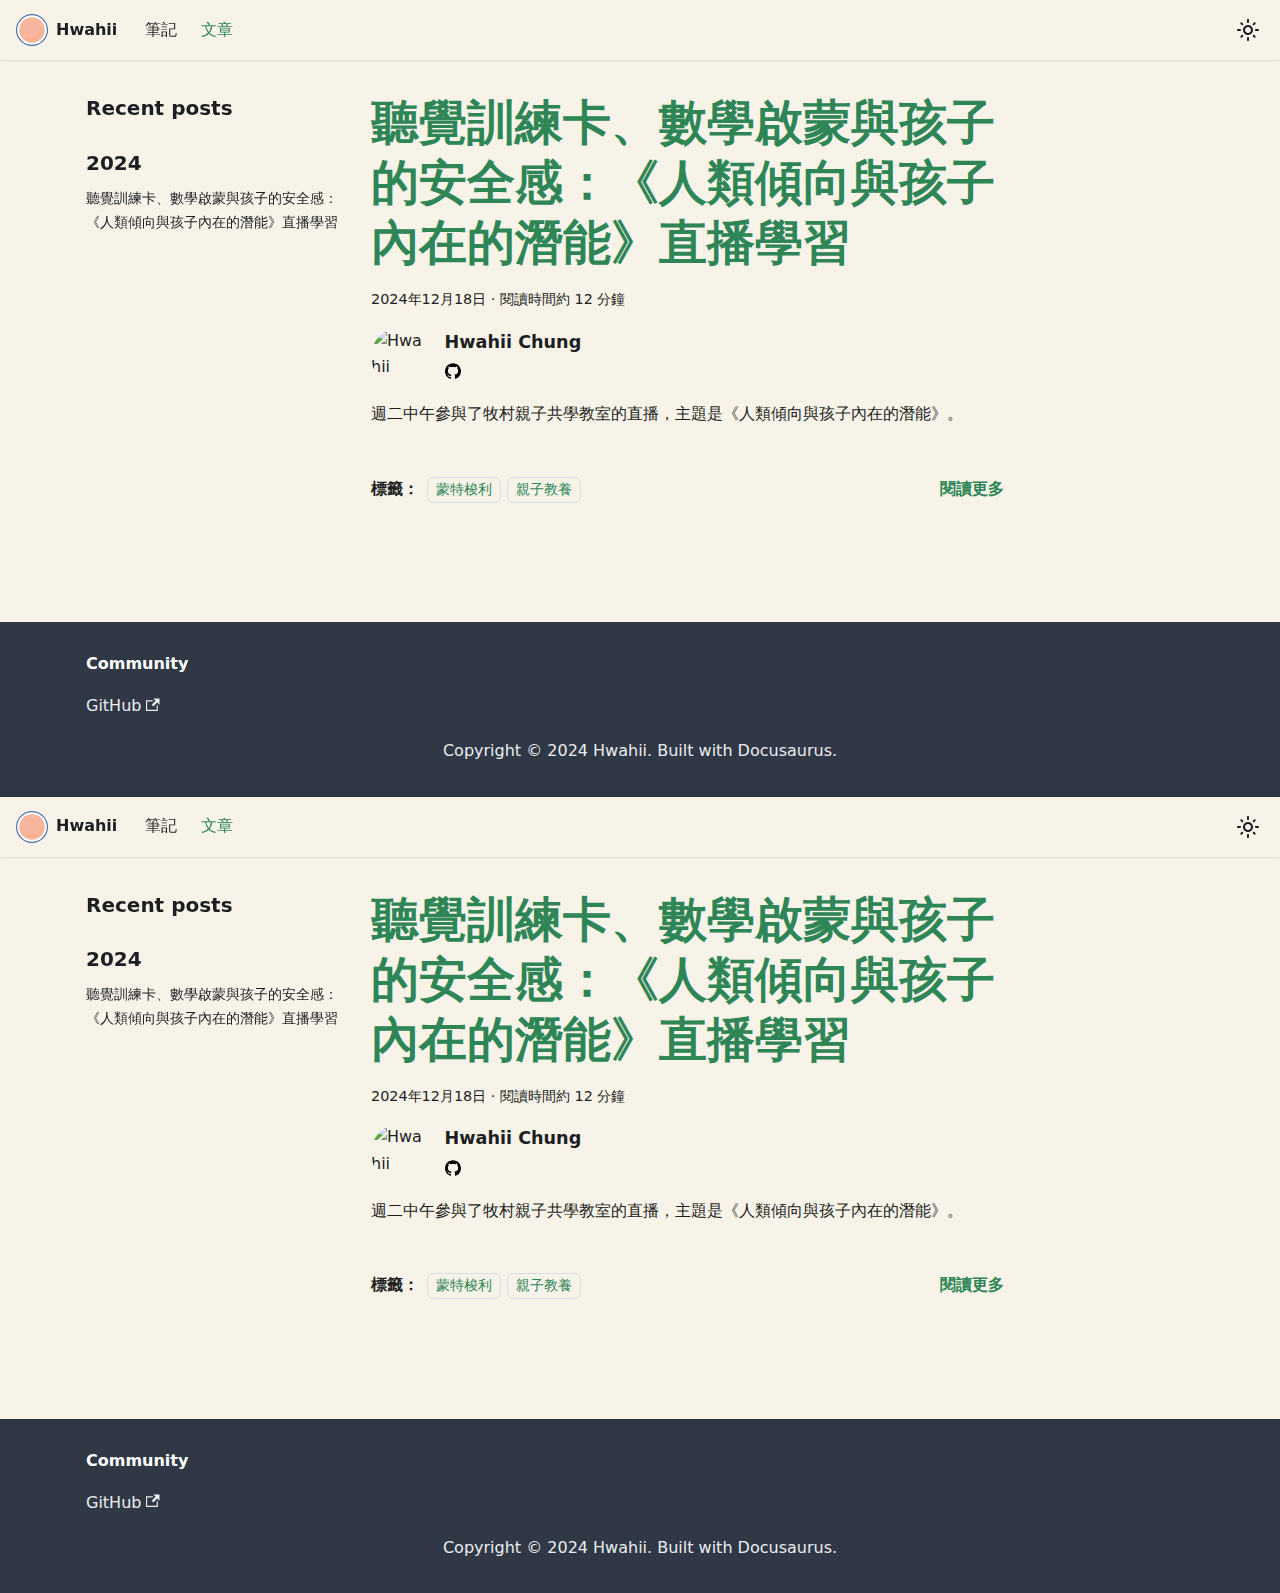
==== commit 8ecb261d: "Deploy website - based on bfebf30cdcd7304b4d7a18068b318fc3b95c736f" ====
--- a/blog/index.html
+++ b/blog/index.html
@@ -4,11 +4,11 @@
 <meta charset="UTF-8">
 <meta name="generator" content="Docusaurus v3.6.3">
 <title data-rh="true">Blog | Hwahii</title><meta data-rh="true" name="viewport" content="width=device-width,initial-scale=1"><meta data-rh="true" name="twitter:card" content="summary_large_image"><meta data-rh="true" property="og:image" content="https://hwahii.tw/img/hwahii-social-card.jpg"><meta data-rh="true" name="twitter:image" content="https://hwahii.tw/img/hwahii-social-card.jpg"><meta data-rh="true" property="og:url" content="https://hwahii.tw/blog"><meta data-rh="true" property="og:locale" content="zh_Hant"><meta data-rh="true" name="docusaurus_locale" content="zh-Hant"><meta data-rh="true" name="docsearch:language" content="zh-Hant"><meta data-rh="true" property="og:title" content="Blog | Hwahii"><meta data-rh="true" name="description" content="Blog"><meta data-rh="true" property="og:description" content="Blog"><meta data-rh="true" name="docusaurus_tag" content="blog_posts_list"><meta data-rh="true" name="docsearch:docusaurus_tag" content="blog_posts_list"><link data-rh="true" rel="icon" href="/img/favicon.ico"><link data-rh="true" rel="canonical" href="https://hwahii.tw/blog"><link data-rh="true" rel="alternate" href="https://hwahii.tw/blog" hreflang="zh-Hant"><link data-rh="true" rel="alternate" href="https://hwahii.tw/blog" hreflang="x-default"><script data-rh="true" type="application/ld+json">{"@context":"https://schema.org","@type":"Blog","@id":"https://hwahii.tw/blog","mainEntityOfPage":"https://hwahii.tw/blog","headline":"Blog","description":"Blog","blogPost":[{"@type":"BlogPosting","@id":"https://hwahii.tw/blog/montville-livestream-20241015-learning","mainEntityOfPage":"https://hwahii.tw/blog/montville-livestream-20241015-learning","url":"https://hwahii.tw/blog/montville-livestream-20241015-learning","headline":"聽覺訓練卡、數學啟蒙與孩子的安全感：《人類傾向與孩子內在的潛能》直播學習","name":"聽覺訓練卡、數學啟蒙與孩子的安全感：《人類傾向與孩子內在的潛能》直播學習","description":"週二中午參與了牧村親子共學教室的直播，主題是《人類傾向與孩子內在的潛能》。","datePublished":"2024-12-18T04:56:24.975Z","author":{"@type":"Person","name":"Hwahii Chung","image":"https://lh3.googleusercontent.com/a/ACg8ocJe3aWjsZOX9N9DjGEfHXY_c6VzFPSRq-YCYDmWMtC4nMeESW6vYQ=s288-c-no"},"keywords":[]}]}</script><link rel="alternate" type="application/rss+xml" href="/blog/rss.xml" title="Hwahii RSS Feed">
-<link rel="alternate" type="application/atom+xml" href="/blog/atom.xml" title="Hwahii Atom Feed"><link rel="stylesheet" href="/assets/css/styles.1bbd2cd2.css">
-<script src="/assets/js/runtime~main.07e8fa2d.js" defer="defer"></script>
-<script src="/assets/js/main.e423e4a3.js" defer="defer"></script>
+<link rel="alternate" type="application/atom+xml" href="/blog/atom.xml" title="Hwahii Atom Feed"><link rel="stylesheet" href="/assets/css/styles.68d4d4f1.css">
+<script src="/assets/js/runtime~main.41ec6466.js" defer="defer"></script>
+<script src="/assets/js/main.dc70dc1d.js" defer="defer"></script>
 </head>
 <body class="navigation-with-keyboard">
-<script>!function(){function t(t){document.documentElement.setAttribute("data-theme",t)}var e=function(){try{return new URLSearchParams(window.location.search).get("docusaurus-theme")}catch(t){}}()||function(){try{return window.localStorage.getItem("theme")}catch(t){}}();t(null!==e?e:"light")}(),function(){try{const n=new URLSearchParams(window.location.search).entries();for(var[t,e]of n)if(t.startsWith("docusaurus-data-")){var a=t.replace("docusaurus-data-","data-");document.documentElement.setAttribute(a,e)}}catch(t){}}()</script><div id="__docusaurus"><div role="region" aria-label="跳至主要内容"><a class="skipToContent_fXgn" href="#__docusaurus_skipToContent_fallback">跳至主要内容</a></div><nav aria-label="主導航" class="navbar navbar--fixed-top"><div class="navbar__inner"><div class="navbar__items"><button aria-label="切換導覽列" aria-expanded="false" class="navbar__toggle clean-btn" type="button"><svg width="30" height="30" viewBox="0 0 30 30" aria-hidden="true"><path stroke="currentColor" stroke-linecap="round" stroke-miterlimit="10" stroke-width="2" d="M4 7h22M4 15h22M4 23h22"></path></svg></button><a class="navbar__brand" href="/"><div class="navbar__logo"><img src="/img/logo.svg" alt="Hwahii Logo" class="themedComponent_mlkZ themedComponent--light_NVdE"><img src="/img/logo.svg" alt="Hwahii Logo" class="themedComponent_mlkZ themedComponent--dark_xIcU"></div><b class="navbar__title text--truncate">Hwahii</b></a><a class="navbar__item navbar__link" href="/docs/">筆記</a><a aria-current="page" class="navbar__item navbar__link navbar__link--active" href="/blog">文章</a></div><div class="navbar__items navbar__items--right"><div class="toggle_vylO colorModeToggle_DEke"><button class="clean-btn toggleButton_gllP toggleButtonDisabled_aARS" type="button" disabled="" title="切換淺色/深色模式（當前為淺色模式）" aria-label="切換淺色/深色模式（當前為淺色模式）" aria-live="polite" aria-pressed="false"><svg viewBox="0 0 24 24" width="24" height="24" class="lightToggleIcon_pyhR"><path fill="currentColor" d="M12,9c1.65,0,3,1.35,3,3s-1.35,3-3,3s-3-1.35-3-3S10.35,9,12,9 M12,7c-2.76,0-5,2.24-5,5s2.24,5,5,5s5-2.24,5-5 S14.76,7,12,7L12,7z M2,13l2,0c0.55,0,1-0.45,1-1s-0.45-1-1-1l-2,0c-0.55,0-1,0.45-1,1S1.45,13,2,13z M20,13l2,0c0.55,0,1-0.45,1-1 s-0.45-1-1-1l-2,0c-0.55,0-1,0.45-1,1S19.45,13,20,13z M11,2v2c0,0.55,0.45,1,1,1s1-0.45,1-1V2c0-0.55-0.45-1-1-1S11,1.45,11,2z M11,20v2c0,0.55,0.45,1,1,1s1-0.45,1-1v-2c0-0.55-0.45-1-1-1C11.45,19,11,19.45,11,20z M5.99,4.58c-0.39-0.39-1.03-0.39-1.41,0 c-0.39,0.39-0.39,1.03,0,1.41l1.06,1.06c0.39,0.39,1.03,0.39,1.41,0s0.39-1.03,0-1.41L5.99,4.58z M18.36,16.95 c-0.39-0.39-1.03-0.39-1.41,0c-0.39,0.39-0.39,1.03,0,1.41l1.06,1.06c0.39,0.39,1.03,0.39,1.41,0c0.39-0.39,0.39-1.03,0-1.41 L18.36,16.95z M19.42,5.99c0.39-0.39,0.39-1.03,0-1.41c-0.39-0.39-1.03-0.39-1.41,0l-1.06,1.06c-0.39,0.39-0.39,1.03,0,1.41 s1.03,0.39,1.41,0L19.42,5.99z M7.05,18.36c0.39-0.39,0.39-1.03,0-1.41c-0.39-0.39-1.03-0.39-1.41,0l-1.06,1.06 c-0.39,0.39-0.39,1.03,0,1.41s1.03,0.39,1.41,0L7.05,18.36z"></path></svg><svg viewBox="0 0 24 24" width="24" height="24" class="darkToggleIcon_wfgR"><path fill="currentColor" d="M9.37,5.51C9.19,6.15,9.1,6.82,9.1,7.5c0,4.08,3.32,7.4,7.4,7.4c0.68,0,1.35-0.09,1.99-0.27C17.45,17.19,14.93,19,12,19 c-3.86,0-7-3.14-7-7C5,9.07,6.81,6.55,9.37,5.51z M12,3c-4.97,0-9,4.03-9,9s4.03,9,9,9s9-4.03,9-9c0-0.46-0.04-0.92-0.1-1.36 c-0.98,1.37-2.58,2.26-4.4,2.26c-2.98,0-5.4-2.42-5.4-5.4c0-1.81,0.89-3.42,2.26-4.4C12.92,3.04,12.46,3,12,3L12,3z"></path></svg></button></div><div class="navbarSearchContainer_Bca1"></div></div></div><div role="presentation" class="navbar-sidebar__backdrop"></div></nav><div id="__docusaurus_skipToContent_fallback" class="main-wrapper mainWrapper_z2l0"><div class="container margin-vert--lg"><div class="row"><aside class="col col--3"><nav class="sidebar_re4s thin-scrollbar" aria-label="最近部落格文章導覽"><div class="sidebarItemTitle_pO2u margin-bottom--md">Recent posts</div><div role="group"><h3 class="yearGroupHeading_rMGB">2024</h3><ul class="sidebarItemList_Yudw clean-list"><li class="sidebarItem__DBe"><a class="sidebarItemLink_mo7H" href="/blog/montville-livestream-20241015-learning">聽覺訓練卡、數學啟蒙與孩子的安全感：《人類傾向與孩子內在的潛能》直播學習</a></li></ul></div></nav></aside><main class="col col--7"><article class="margin-bottom--xl"><header><h2 class="title_f1Hy"><a href="/blog/montville-livestream-20241015-learning">聽覺訓練卡、數學啟蒙與孩子的安全感：《人類傾向與孩子內在的潛能》直播學習</a></h2><div class="container_mt6G margin-vert--md"><time datetime="2024-12-18T04:56:24.975Z">2024年12月18日</time> · <!-- -->閱讀時間約 12 分鐘</div><div class="margin-top--md margin-bottom--sm row"><div class="col col--12 authorCol_Hf19"><div class="avatar margin-bottom--sm"><img class="avatar__photo authorImage_XqGP" src="https://lh3.googleusercontent.com/a/ACg8ocJe3aWjsZOX9N9DjGEfHXY_c6VzFPSRq-YCYDmWMtC4nMeESW6vYQ=s288-c-no" alt="Hwahii Chung"><div class="avatar__intro authorDetails_lV9A"><div class="avatar__name"><span class="authorName_yefp">Hwahii Chung</span></div><div class="authorSocials_rSDt"><a href="https://github.com/hwahii" target="_blank" rel="noopener noreferrer" class="authorSocialLink_owbf" title="GitHub"><svg viewBox="0 0 256 250" width="1em" height="1em" class="authorSocialLink_owbf githubSvg_Uu4N" xmlns="http://www.w3.org/2000/svg" style="--dark:#000;--light:#fff" preserveAspectRatio="xMidYMid"><path d="M128.001 0C57.317 0 0 57.307 0 128.001c0 56.554 36.676 104.535 87.535 121.46 6.397 1.185 8.746-2.777 8.746-6.158 0-3.052-.12-13.135-.174-23.83-35.61 7.742-43.124-15.103-43.124-15.103-5.823-14.795-14.213-18.73-14.213-18.73-11.613-7.944.876-7.78.876-7.78 12.853.902 19.621 13.19 19.621 13.19 11.417 19.568 29.945 13.911 37.249 10.64 1.149-8.272 4.466-13.92 8.127-17.116-28.431-3.236-58.318-14.212-58.318-63.258 0-13.975 5-25.394 13.188-34.358-1.329-3.224-5.71-16.242 1.24-33.874 0 0 10.749-3.44 35.21 13.121 10.21-2.836 21.16-4.258 32.038-4.307 10.878.049 21.837 1.47 32.066 4.307 24.431-16.56 35.165-13.12 35.165-13.12 6.967 17.63 2.584 30.65 1.255 33.873 8.207 8.964 13.173 20.383 13.173 34.358 0 49.163-29.944 59.988-58.447 63.157 4.591 3.972 8.682 11.762 8.682 23.704 0 17.126-.148 30.91-.148 35.126 0 3.407 2.304 7.398 8.792 6.14C219.37 232.5 256 184.537 256 128.002 256 57.307 198.691 0 128.001 0Zm-80.06 182.34c-.282.636-1.283.827-2.194.39-.929-.417-1.45-1.284-1.15-1.922.276-.655 1.279-.838 2.205-.399.93.418 1.46 1.293 1.139 1.931Zm6.296 5.618c-.61.566-1.804.303-2.614-.591-.837-.892-.994-2.086-.375-2.66.63-.566 1.787-.301 2.626.591.838.903 1 2.088.363 2.66Zm4.32 7.188c-.785.545-2.067.034-2.86-1.104-.784-1.138-.784-2.503.017-3.05.795-.547 2.058-.055 2.861 1.075.782 1.157.782 2.522-.019 3.08Zm7.304 8.325c-.701.774-2.196.566-3.29-.49-1.119-1.032-1.43-2.496-.726-3.27.71-.776 2.213-.558 3.315.49 1.11 1.03 1.45 2.505.701 3.27Zm9.442 2.81c-.31 1.003-1.75 1.459-3.199 1.033-1.448-.439-2.395-1.613-2.103-2.626.301-1.01 1.747-1.484 3.207-1.028 1.446.436 2.396 1.602 2.095 2.622Zm10.744 1.193c.036 1.055-1.193 1.93-2.715 1.95-1.53.034-2.769-.82-2.786-1.86 0-1.065 1.202-1.932 2.733-1.958 1.522-.03 2.768.818 2.768 1.868Zm10.555-.405c.182 1.03-.875 2.088-2.387 2.37-1.485.271-2.861-.365-3.05-1.386-.184-1.056.893-2.114 2.376-2.387 1.514-.263 2.868.356 3.061 1.403Z"></path></svg></a></div></div></div></div></div></header><div class="markdown"><p>週二中午參與了牧村親子共學教室的直播，主題是《人類傾向與孩子內在的潛能》。</p></div><footer class="row docusaurus-mt-lg"><div class="col col--9"><b>標籤：</b><ul class="tags_jXut padding--none margin-left--sm"><li class="tag_QGVx"><a title="蒙特梭利" class="tag_zVej tagRegular_sFm0" href="/blog/tags/montessori">蒙特梭利</a></li></ul></div><div class="col text--right col--3"><a aria-label="閱讀 聽覺訓練卡、數學啟蒙與孩子的安全感：《人類傾向與孩子內在的潛能》直播學習 全文" href="/blog/montville-livestream-20241015-learning"><b>閱讀更多</b></a></div></footer></article><nav class="pagination-nav" aria-label="部落格文章列表分頁導覽"></nav></main></div></div></div><footer class="footer footer--dark"><div class="container container-fluid"><div class="row footer__links"><div class="col footer__col"><div class="footer__title">Community</div><ul class="footer__items clean-list"><li class="footer__item"><a href="https://github.com/hwahii" target="_blank" rel="noopener noreferrer" class="footer__link-item">GitHub<svg width="13.5" height="13.5" aria-hidden="true" viewBox="0 0 24 24" class="iconExternalLink_nPIU"><path fill="currentColor" d="M21 13v10h-21v-19h12v2h-10v15h17v-8h2zm3-12h-10.988l4.035 4-6.977 7.07 2.828 2.828 6.977-7.07 4.125 4.172v-11z"></path></svg></a></li></ul></div></div><div class="footer__bottom text--center"><div class="footer__copyright">Copyright © 2024 Hwahii. Built with Docusaurus.</div></div></div></footer></div>
+<script>!function(){function t(t){document.documentElement.setAttribute("data-theme",t)}var e=function(){try{return new URLSearchParams(window.location.search).get("docusaurus-theme")}catch(t){}}()||function(){try{return window.localStorage.getItem("theme")}catch(t){}}();t(null!==e?e:"light")}(),function(){try{const n=new URLSearchParams(window.location.search).entries();for(var[t,e]of n)if(t.startsWith("docusaurus-data-")){var a=t.replace("docusaurus-data-","data-");document.documentElement.setAttribute(a,e)}}catch(t){}}()</script><div id="__docusaurus"><div role="region" aria-label="跳至主要内容"><a class="skipToContent_fXgn" href="#__docusaurus_skipToContent_fallback">跳至主要内容</a></div><nav aria-label="主導航" class="navbar navbar--fixed-top"><div class="navbar__inner"><div class="navbar__items"><button aria-label="切換導覽列" aria-expanded="false" class="navbar__toggle clean-btn" type="button"><svg width="30" height="30" viewBox="0 0 30 30" aria-hidden="true"><path stroke="currentColor" stroke-linecap="round" stroke-miterlimit="10" stroke-width="2" d="M4 7h22M4 15h22M4 23h22"></path></svg></button><a class="navbar__brand" href="/"><div class="navbar__logo"><img src="/img/logo.svg" alt="Hwahii Logo" class="themedComponent_mlkZ themedComponent--light_NVdE"><img src="/img/logo.svg" alt="Hwahii Logo" class="themedComponent_mlkZ themedComponent--dark_xIcU"></div><b class="navbar__title text--truncate">Hwahii</b></a><a class="navbar__item navbar__link" href="/docs/">筆記</a><a aria-current="page" class="navbar__item navbar__link navbar__link--active" href="/blog">文章</a></div><div class="navbar__items navbar__items--right"><div class="toggle_vylO colorModeToggle_DEke"><button class="clean-btn toggleButton_gllP toggleButtonDisabled_aARS" type="button" disabled="" title="切換淺色/深色模式（當前為淺色模式）" aria-label="切換淺色/深色模式（當前為淺色模式）" aria-live="polite" aria-pressed="false"><svg viewBox="0 0 24 24" width="24" height="24" class="lightToggleIcon_pyhR"><path fill="currentColor" d="M12,9c1.65,0,3,1.35,3,3s-1.35,3-3,3s-3-1.35-3-3S10.35,9,12,9 M12,7c-2.76,0-5,2.24-5,5s2.24,5,5,5s5-2.24,5-5 S14.76,7,12,7L12,7z M2,13l2,0c0.55,0,1-0.45,1-1s-0.45-1-1-1l-2,0c-0.55,0-1,0.45-1,1S1.45,13,2,13z M20,13l2,0c0.55,0,1-0.45,1-1 s-0.45-1-1-1l-2,0c-0.55,0-1,0.45-1,1S19.45,13,20,13z M11,2v2c0,0.55,0.45,1,1,1s1-0.45,1-1V2c0-0.55-0.45-1-1-1S11,1.45,11,2z M11,20v2c0,0.55,0.45,1,1,1s1-0.45,1-1v-2c0-0.55-0.45-1-1-1C11.45,19,11,19.45,11,20z M5.99,4.58c-0.39-0.39-1.03-0.39-1.41,0 c-0.39,0.39-0.39,1.03,0,1.41l1.06,1.06c0.39,0.39,1.03,0.39,1.41,0s0.39-1.03,0-1.41L5.99,4.58z M18.36,16.95 c-0.39-0.39-1.03-0.39-1.41,0c-0.39,0.39-0.39,1.03,0,1.41l1.06,1.06c0.39,0.39,1.03,0.39,1.41,0c0.39-0.39,0.39-1.03,0-1.41 L18.36,16.95z M19.42,5.99c0.39-0.39,0.39-1.03,0-1.41c-0.39-0.39-1.03-0.39-1.41,0l-1.06,1.06c-0.39,0.39-0.39,1.03,0,1.41 s1.03,0.39,1.41,0L19.42,5.99z M7.05,18.36c0.39-0.39,0.39-1.03,0-1.41c-0.39-0.39-1.03-0.39-1.41,0l-1.06,1.06 c-0.39,0.39-0.39,1.03,0,1.41s1.03,0.39,1.41,0L7.05,18.36z"></path></svg><svg viewBox="0 0 24 24" width="24" height="24" class="darkToggleIcon_wfgR"><path fill="currentColor" d="M9.37,5.51C9.19,6.15,9.1,6.82,9.1,7.5c0,4.08,3.32,7.4,7.4,7.4c0.68,0,1.35-0.09,1.99-0.27C17.45,17.19,14.93,19,12,19 c-3.86,0-7-3.14-7-7C5,9.07,6.81,6.55,9.37,5.51z M12,3c-4.97,0-9,4.03-9,9s4.03,9,9,9s9-4.03,9-9c0-0.46-0.04-0.92-0.1-1.36 c-0.98,1.37-2.58,2.26-4.4,2.26c-2.98,0-5.4-2.42-5.4-5.4c0-1.81,0.89-3.42,2.26-4.4C12.92,3.04,12.46,3,12,3L12,3z"></path></svg></button></div><div class="navbarSearchContainer_Bca1"></div></div></div><div role="presentation" class="navbar-sidebar__backdrop"></div></nav><div id="__docusaurus_skipToContent_fallback" class="main-wrapper mainWrapper_z2l0"><div class="container margin-vert--lg"><div class="row"><aside class="col col--3"><nav class="sidebar_re4s thin-scrollbar" aria-label="最近部落格文章導覽"><div class="sidebarItemTitle_pO2u margin-bottom--md">Recent posts</div><div role="group"><h3 class="yearGroupHeading_rMGB">2024</h3><ul class="sidebarItemList_Yudw clean-list"><li class="sidebarItem__DBe"><a class="sidebarItemLink_mo7H" href="/blog/montville-livestream-20241015-learning">聽覺訓練卡、數學啟蒙與孩子的安全感：《人類傾向與孩子內在的潛能》直播學習</a></li></ul></div></nav></aside><main class="col col--7"><article class="margin-bottom--xl"><header><h2 class="title_f1Hy"><a href="/blog/montville-livestream-20241015-learning">聽覺訓練卡、數學啟蒙與孩子的安全感：《人類傾向與孩子內在的潛能》直播學習</a></h2><div class="container_mt6G margin-vert--md"><time datetime="2024-12-18T04:56:24.975Z">2024年12月18日</time> · <!-- -->閱讀時間約 12 分鐘</div><div class="margin-top--md margin-bottom--sm row"><div class="col col--12 authorCol_Hf19"><div class="avatar margin-bottom--sm"><img class="avatar__photo authorImage_XqGP" src="https://lh3.googleusercontent.com/a/ACg8ocJe3aWjsZOX9N9DjGEfHXY_c6VzFPSRq-YCYDmWMtC4nMeESW6vYQ=s288-c-no" alt="Hwahii Chung"><div class="avatar__intro authorDetails_lV9A"><div class="avatar__name"><span class="authorName_yefp">Hwahii Chung</span></div><div class="authorSocials_rSDt"><a href="https://github.com/hwahii" target="_blank" rel="noopener noreferrer" class="authorSocialLink_owbf" title="GitHub"><svg viewBox="0 0 256 250" width="1em" height="1em" class="authorSocialLink_owbf githubSvg_Uu4N" xmlns="http://www.w3.org/2000/svg" style="--dark:#000;--light:#fff" preserveAspectRatio="xMidYMid"><path d="M128.001 0C57.317 0 0 57.307 0 128.001c0 56.554 36.676 104.535 87.535 121.46 6.397 1.185 8.746-2.777 8.746-6.158 0-3.052-.12-13.135-.174-23.83-35.61 7.742-43.124-15.103-43.124-15.103-5.823-14.795-14.213-18.73-14.213-18.73-11.613-7.944.876-7.78.876-7.78 12.853.902 19.621 13.19 19.621 13.19 11.417 19.568 29.945 13.911 37.249 10.64 1.149-8.272 4.466-13.92 8.127-17.116-28.431-3.236-58.318-14.212-58.318-63.258 0-13.975 5-25.394 13.188-34.358-1.329-3.224-5.71-16.242 1.24-33.874 0 0 10.749-3.44 35.21 13.121 10.21-2.836 21.16-4.258 32.038-4.307 10.878.049 21.837 1.47 32.066 4.307 24.431-16.56 35.165-13.12 35.165-13.12 6.967 17.63 2.584 30.65 1.255 33.873 8.207 8.964 13.173 20.383 13.173 34.358 0 49.163-29.944 59.988-58.447 63.157 4.591 3.972 8.682 11.762 8.682 23.704 0 17.126-.148 30.91-.148 35.126 0 3.407 2.304 7.398 8.792 6.14C219.37 232.5 256 184.537 256 128.002 256 57.307 198.691 0 128.001 0Zm-80.06 182.34c-.282.636-1.283.827-2.194.39-.929-.417-1.45-1.284-1.15-1.922.276-.655 1.279-.838 2.205-.399.93.418 1.46 1.293 1.139 1.931Zm6.296 5.618c-.61.566-1.804.303-2.614-.591-.837-.892-.994-2.086-.375-2.66.63-.566 1.787-.301 2.626.591.838.903 1 2.088.363 2.66Zm4.32 7.188c-.785.545-2.067.034-2.86-1.104-.784-1.138-.784-2.503.017-3.05.795-.547 2.058-.055 2.861 1.075.782 1.157.782 2.522-.019 3.08Zm7.304 8.325c-.701.774-2.196.566-3.29-.49-1.119-1.032-1.43-2.496-.726-3.27.71-.776 2.213-.558 3.315.49 1.11 1.03 1.45 2.505.701 3.27Zm9.442 2.81c-.31 1.003-1.75 1.459-3.199 1.033-1.448-.439-2.395-1.613-2.103-2.626.301-1.01 1.747-1.484 3.207-1.028 1.446.436 2.396 1.602 2.095 2.622Zm10.744 1.193c.036 1.055-1.193 1.93-2.715 1.95-1.53.034-2.769-.82-2.786-1.86 0-1.065 1.202-1.932 2.733-1.958 1.522-.03 2.768.818 2.768 1.868Zm10.555-.405c.182 1.03-.875 2.088-2.387 2.37-1.485.271-2.861-.365-3.05-1.386-.184-1.056.893-2.114 2.376-2.387 1.514-.263 2.868.356 3.061 1.403Z"></path></svg></a></div></div></div></div></div></header><div class="markdown"><p>週二中午參與了牧村親子共學教室的直播，主題是《人類傾向與孩子內在的潛能》。</p></div><footer class="row docusaurus-mt-lg"><div class="col col--9"><b>標籤：</b><ul class="tags_jXut padding--none margin-left--sm"><li class="tag_QGVx"><a title="蒙特梭利" class="tag_zVej tagRegular_sFm0" href="/blog/tags/montessori">蒙特梭利</a></li><li class="tag_QGVx"><a title="親子教養" class="tag_zVej tagRegular_sFm0" href="/blog/tags/parenting">親子教養</a></li></ul></div><div class="col text--right col--3"><a aria-label="閱讀 聽覺訓練卡、數學啟蒙與孩子的安全感：《人類傾向與孩子內在的潛能》直播學習 全文" href="/blog/montville-livestream-20241015-learning"><b>閱讀更多</b></a></div></footer></article><nav class="pagination-nav" aria-label="部落格文章列表分頁導覽"></nav></main></div></div></div><footer class="footer footer--dark"><div class="container container-fluid"><div class="row footer__links"><div class="col footer__col"><div class="footer__title">Community</div><ul class="footer__items clean-list"><li class="footer__item"><a href="https://github.com/hwahii" target="_blank" rel="noopener noreferrer" class="footer__link-item">GitHub<svg width="13.5" height="13.5" aria-hidden="true" viewBox="0 0 24 24" class="iconExternalLink_nPIU"><path fill="currentColor" d="M21 13v10h-21v-19h12v2h-10v15h17v-8h2zm3-12h-10.988l4.035 4-6.977 7.07 2.828 2.828 6.977-7.07 4.125 4.172v-11z"></path></svg></a></li></ul></div></div><div class="footer__bottom text--center"><div class="footer__copyright">Copyright © 2024 Hwahii. Built with Docusaurus.</div></div></div></footer></div>
 </body>
 </html>--- a/assets/css/styles.68d4d4f1.css
+++ b/assets/css/styles.68d4d4f1.css
@@ -0,0 +1 @@
+.col,.container{padding:0 var(--ifm-spacing-horizontal);width:100%}.markdown>h2,.markdown>h3,.markdown>h4,.markdown>h5,.markdown>h6{margin-bottom:calc(var(--ifm-heading-vertical-rhythm-bottom)*var(--ifm-leading))}.markdown li,body{word-wrap:break-word}body,ol ol,ol ul,ul ol,ul ul{margin:0}pre,table{overflow:auto}blockquote,pre{margin:0 0 var(--ifm-spacing-vertical)}.breadcrumbs__link,.button{transition-timing-function:var(--ifm-transition-timing-default)}.button,code{vertical-align:middle}.button--outline.button--active,.button--outline:active,.button--outline:hover,:root{--ifm-button-color:var(--ifm-font-color-base-inverse)}.menu__link:hover,a{transition:color var(--ifm-transition-fast) var(--ifm-transition-timing-default)}.navbar--dark,:root{--ifm-navbar-link-hover-color:var(--ifm-color-primary)}.menu,.navbar-sidebar{overflow-x:hidden}:root,html[data-theme=dark]{--ifm-color-emphasis-500:var(--ifm-color-gray-500)}.toggleButton_gllP,html{-webkit-tap-highlight-color:transparent}.authorSocials_rSDt,.authorTitle_nd0D{-webkit-box-orient:vertical;overflow:hidden}.clean-list,.containsTaskList_mC6p,.details_lb9f>summary,.dropdown__menu,.menu__list{list-style:none}:root{--ifm-color-scheme:light;--ifm-dark-value:10%;--ifm-darker-value:15%;--ifm-darkest-value:30%;--ifm-light-value:15%;--ifm-lighter-value:30%;--ifm-lightest-value:50%;--ifm-contrast-background-value:90%;--ifm-contrast-foreground-value:70%;--ifm-contrast-background-dark-value:70%;--ifm-contrast-foreground-dark-value:90%;--ifm-color-primary:#3578e5;--ifm-color-secondary:#ebedf0;--ifm-color-success:#00a400;--ifm-color-info:#54c7ec;--ifm-color-warning:#ffba00;--ifm-color-danger:#fa383e;--ifm-color-primary-dark:#306cce;--ifm-color-primary-darker:#2d66c3;--ifm-color-primary-darkest:#2554a0;--ifm-color-primary-light:#538ce9;--ifm-color-primary-lighter:#72a1ed;--ifm-color-primary-lightest:#9abcf2;--ifm-color-primary-contrast-background:#ebf2fc;--ifm-color-primary-contrast-foreground:#102445;--ifm-color-secondary-dark:#d4d5d8;--ifm-color-secondary-darker:#c8c9cc;--ifm-color-secondary-darkest:#a4a6a8;--ifm-color-secondary-light:#eef0f2;--ifm-color-secondary-lighter:#f1f2f5;--ifm-color-secondary-lightest:#f5f6f8;--ifm-color-secondary-contrast-background:#fdfdfe;--ifm-color-secondary-contrast-foreground:#474748;--ifm-color-success-dark:#009400;--ifm-color-success-darker:#008b00;--ifm-color-success-darkest:#007300;--ifm-color-success-light:#26b226;--ifm-color-success-lighter:#4dbf4d;--ifm-color-success-lightest:#80d280;--ifm-color-success-contrast-background:#e6f6e6;--ifm-color-success-contrast-foreground:#003100;--ifm-color-info-dark:#4cb3d4;--ifm-color-info-darker:#47a9c9;--ifm-color-info-darkest:#3b8ba5;--ifm-color-info-light:#6ecfef;--ifm-color-info-lighter:#87d8f2;--ifm-color-info-lightest:#aae3f6;--ifm-color-info-contrast-background:#eef9fd;--ifm-color-info-contrast-foreground:#193c47;--ifm-color-warning-dark:#e6a700;--ifm-color-warning-darker:#d99e00;--ifm-color-warning-darkest:#b38200;--ifm-color-warning-light:#ffc426;--ifm-color-warning-lighter:#ffcf4d;--ifm-color-warning-lightest:#ffdd80;--ifm-color-warning-contrast-background:#fff8e6;--ifm-color-warning-contrast-foreground:#4d3800;--ifm-color-danger-dark:#e13238;--ifm-color-danger-darker:#d53035;--ifm-color-danger-darkest:#af272b;--ifm-color-danger-light:#fb565b;--ifm-color-danger-lighter:#fb7478;--ifm-color-danger-lightest:#fd9c9f;--ifm-color-danger-contrast-background:#ffebec;--ifm-color-danger-contrast-foreground:#4b1113;--ifm-color-white:#fff;--ifm-color-black:#000;--ifm-color-gray-0:var(--ifm-color-white);--ifm-color-gray-100:#f5f6f7;--ifm-color-gray-200:#ebedf0;--ifm-color-gray-300:#dadde1;--ifm-color-gray-400:#ccd0d5;--ifm-color-gray-500:#bec3c9;--ifm-color-gray-600:#8d949e;--ifm-color-gray-700:#606770;--ifm-color-gray-800:#444950;--ifm-color-gray-900:#1c1e21;--ifm-color-gray-1000:var(--ifm-color-black);--ifm-color-emphasis-0:var(--ifm-color-gray-0);--ifm-color-emphasis-100:var(--ifm-color-gray-100);--ifm-color-emphasis-200:var(--ifm-color-gray-200);--ifm-color-emphasis-300:var(--ifm-color-gray-300);--ifm-color-emphasis-400:var(--ifm-color-gray-400);--ifm-color-emphasis-600:var(--ifm-color-gray-600);--ifm-color-emphasis-700:var(--ifm-color-gray-700);--ifm-color-emphasis-800:var(--ifm-color-gray-800);--ifm-color-emphasis-900:var(--ifm-color-gray-900);--ifm-color-emphasis-1000:var(--ifm-color-gray-1000);--ifm-color-content:var(--ifm-color-emphasis-900);--ifm-color-content-inverse:var(--ifm-color-emphasis-0);--ifm-color-content-secondary:#525860;--ifm-background-color:#0000;--ifm-background-surface-color:var(--ifm-color-content-inverse);--ifm-global-border-width:1px;--ifm-global-radius:0.4rem;--ifm-hover-overlay:#0000000d;--ifm-font-color-base:var(--ifm-color-content);--ifm-font-color-base-inverse:var(--ifm-color-content-inverse);--ifm-font-color-secondary:var(--ifm-color-content-secondary);--ifm-font-family-base:system-ui,-apple-system,Segoe UI,Roboto,Ubuntu,Cantarell,Noto Sans,sans-serif,BlinkMacSystemFont,"Segoe UI",Helvetica,Arial,sans-serif,"Apple Color Emoji","Segoe UI Emoji","Segoe UI Symbol";--ifm-font-family-monospace:SFMono-Regular,Menlo,Monaco,Consolas,"Liberation Mono","Courier New",monospace;--ifm-font-size-base:100%;--ifm-font-weight-light:300;--ifm-font-weight-normal:400;--ifm-font-weight-semibold:500;--ifm-font-weight-bold:700;--ifm-font-weight-base:var(--ifm-font-weight-normal);--ifm-line-height-base:1.65;--ifm-global-spacing:1rem;--ifm-spacing-vertical:var(--ifm-global-spacing);--ifm-spacing-horizontal:var(--ifm-global-spacing);--ifm-transition-fast:200ms;--ifm-transition-slow:400ms;--ifm-transition-timing-default:cubic-bezier(0.08,0.52,0.52,1);--ifm-global-shadow-lw:0 1px 2px 0 #0000001a;--ifm-global-shadow-md:0 5px 40px #0003;--ifm-global-shadow-tl:0 12px 28px 0 #0003,0 2px 4px 0 #0000001a;--ifm-z-index-dropdown:100;--ifm-z-index-fixed:200;--ifm-z-index-overlay:400;--ifm-container-width:1140px;--ifm-container-width-xl:1320px;--ifm-code-background:#f6f7f8;--ifm-code-border-radius:var(--ifm-global-radius);--ifm-code-font-size:90%;--ifm-code-padding-horizontal:0.1rem;--ifm-code-padding-vertical:0.1rem;--ifm-pre-background:var(--ifm-code-background);--ifm-pre-border-radius:var(--ifm-code-border-radius);--ifm-pre-color:inherit;--ifm-pre-line-height:1.45;--ifm-pre-padding:1rem;--ifm-heading-color:inherit;--ifm-heading-margin-top:0;--ifm-heading-margin-bottom:var(--ifm-spacing-vertical);--ifm-heading-font-family:var(--ifm-font-family-base);--ifm-heading-font-weight:var(--ifm-font-weight-bold);--ifm-heading-line-height:1.25;--ifm-h1-font-size:2rem;--ifm-h2-font-size:1.5rem;--ifm-h3-font-size:1.25rem;--ifm-h4-font-size:1rem;--ifm-h5-font-size:0.875rem;--ifm-h6-font-size:0.85rem;--ifm-image-alignment-padding:1.25rem;--ifm-leading-desktop:1.25;--ifm-leading:calc(var(--ifm-leading-desktop)*1rem);--ifm-list-left-padding:2rem;--ifm-list-margin:1rem;--ifm-list-item-margin:0.25rem;--ifm-list-paragraph-margin:1rem;--ifm-table-cell-padding:0.75rem;--ifm-table-background:#0000;--ifm-table-stripe-background:#00000008;--ifm-table-border-width:1px;--ifm-table-border-color:var(--ifm-color-emphasis-300);--ifm-table-head-background:inherit;--ifm-table-head-color:inherit;--ifm-table-head-font-weight:var(--ifm-font-weight-bold);--ifm-table-cell-color:inherit;--ifm-link-color:var(--ifm-color-primary);--ifm-link-decoration:none;--ifm-link-hover-color:var(--ifm-link-color);--ifm-link-hover-decoration:underline;--ifm-paragraph-margin-bottom:var(--ifm-leading);--ifm-blockquote-font-size:var(--ifm-font-size-base);--ifm-blockquote-border-left-width:2px;--ifm-blockquote-padding-horizontal:var(--ifm-spacing-horizontal);--ifm-blockquote-padding-vertical:0;--ifm-blockquote-shadow:none;--ifm-blockquote-color:var(--ifm-color-emphasis-800);--ifm-blockquote-border-color:var(--ifm-color-emphasis-300);--ifm-hr-background-color:var(--ifm-color-emphasis-500);--ifm-hr-height:1px;--ifm-hr-margin-vertical:1.5rem;--ifm-scrollbar-size:7px;--ifm-scrollbar-track-background-color:#f1f1f1;--ifm-scrollbar-thumb-background-color:silver;--ifm-scrollbar-thumb-hover-background-color:#a7a7a7;--ifm-alert-background-color:inherit;--ifm-alert-border-color:inherit;--ifm-alert-border-radius:var(--ifm-global-radius);--ifm-alert-border-width:0px;--ifm-alert-border-left-width:5px;--ifm-alert-color:var(--ifm-font-color-base);--ifm-alert-padding-horizontal:var(--ifm-spacing-horizontal);--ifm-alert-padding-vertical:var(--ifm-spacing-vertical);--ifm-alert-shadow:var(--ifm-global-shadow-lw);--ifm-avatar-intro-margin:1rem;--ifm-avatar-intro-alignment:inherit;--ifm-avatar-photo-size:3rem;--ifm-badge-background-color:inherit;--ifm-badge-border-color:inherit;--ifm-badge-border-radius:var(--ifm-global-radius);--ifm-badge-border-width:var(--ifm-global-border-width);--ifm-badge-color:var(--ifm-color-white);--ifm-badge-padding-horizontal:calc(var(--ifm-spacing-horizontal)*0.5);--ifm-badge-padding-vertical:calc(var(--ifm-spacing-vertical)*0.25);--ifm-breadcrumb-border-radius:1.5rem;--ifm-breadcrumb-spacing:0.5rem;--ifm-breadcrumb-color-active:var(--ifm-color-primary);--ifm-breadcrumb-item-background-active:var(--ifm-hover-overlay);--ifm-breadcrumb-padding-horizontal:0.8rem;--ifm-breadcrumb-padding-vertical:0.4rem;--ifm-breadcrumb-size-multiplier:1;--ifm-breadcrumb-separator:url('data:image/svg+xml;utf8,<svg xmlns="http://www.w3.org/2000/svg" x="0px" y="0px" viewBox="0 0 256 256"><g><g><polygon points="79.093,0 48.907,30.187 146.72,128 48.907,225.813 79.093,256 207.093,128"/></g></g><g></g><g></g><g></g><g></g><g></g><g></g><g></g><g></g><g></g><g></g><g></g><g></g><g></g><g></g><g></g></svg>');--ifm-breadcrumb-separator-filter:none;--ifm-breadcrumb-separator-size:0.5rem;--ifm-breadcrumb-separator-size-multiplier:1.25;--ifm-button-background-color:inherit;--ifm-button-border-color:var(--ifm-button-background-color);--ifm-button-border-width:var(--ifm-global-border-width);--ifm-button-font-weight:var(--ifm-font-weight-bold);--ifm-button-padding-horizontal:1.5rem;--ifm-button-padding-vertical:0.375rem;--ifm-button-size-multiplier:1;--ifm-button-transition-duration:var(--ifm-transition-fast);--ifm-button-border-radius:calc(var(--ifm-global-radius)*var(--ifm-button-size-multiplier));--ifm-button-group-spacing:2px;--ifm-card-background-color:var(--ifm-background-surface-color);--ifm-card-border-radius:calc(var(--ifm-global-radius)*2);--ifm-card-horizontal-spacing:var(--ifm-global-spacing);--ifm-card-vertical-spacing:var(--ifm-global-spacing);--ifm-toc-border-color:var(--ifm-color-emphasis-300);--ifm-toc-link-color:var(--ifm-color-content-secondary);--ifm-toc-padding-vertical:0.5rem;--ifm-toc-padding-horizontal:0.5rem;--ifm-dropdown-background-color:var(--ifm-background-surface-color);--ifm-dropdown-font-weight:var(--ifm-font-weight-semibold);--ifm-dropdown-link-color:var(--ifm-font-color-base);--ifm-dropdown-hover-background-color:var(--ifm-hover-overlay);--ifm-footer-background-color:var(--ifm-color-emphasis-100);--ifm-footer-color:inherit;--ifm-footer-link-color:var(--ifm-color-emphasis-700);--ifm-footer-link-hover-color:var(--ifm-color-primary);--ifm-footer-link-horizontal-spacing:0.5rem;--ifm-footer-padding-horizontal:calc(var(--ifm-spacing-horizontal)*2);--ifm-footer-padding-vertical:calc(var(--ifm-spacing-vertical)*2);--ifm-footer-title-color:inherit;--ifm-footer-logo-max-width:min(30rem,90vw);--ifm-hero-background-color:var(--ifm-background-surface-color);--ifm-hero-text-color:var(--ifm-color-emphasis-800);--ifm-menu-color:var(--ifm-color-emphasis-700);--ifm-menu-color-active:var(--ifm-color-primary);--ifm-menu-color-background-active:var(--ifm-hover-overlay);--ifm-menu-color-background-hover:var(--ifm-hover-overlay);--ifm-menu-link-padding-horizontal:0.75rem;--ifm-menu-link-padding-vertical:0.375rem;--ifm-menu-link-sublist-icon:url('data:image/svg+xml;utf8,<svg xmlns="http://www.w3.org/2000/svg" width="16px" height="16px" viewBox="0 0 24 24"><path fill="rgba(0,0,0,0.5)" d="M7.41 15.41L12 10.83l4.59 4.58L18 14l-6-6-6 6z"></path></svg>');--ifm-menu-link-sublist-icon-filter:none;--ifm-navbar-background-color:var(--ifm-background-surface-color);--ifm-navbar-height:3.75rem;--ifm-navbar-item-padding-horizontal:0.75rem;--ifm-navbar-item-padding-vertical:0.25rem;--ifm-navbar-link-color:var(--ifm-font-color-base);--ifm-navbar-link-active-color:var(--ifm-link-color);--ifm-navbar-padding-horizontal:var(--ifm-spacing-horizontal);--ifm-navbar-padding-vertical:calc(var(--ifm-spacing-vertical)*0.5);--ifm-navbar-shadow:var(--ifm-global-shadow-lw);--ifm-navbar-search-input-background-color:var(--ifm-color-emphasis-200);--ifm-navbar-search-input-color:var(--ifm-color-emphasis-800);--ifm-navbar-search-input-placeholder-color:var(--ifm-color-emphasis-500);--ifm-navbar-search-input-icon:url('data:image/svg+xml;utf8,<svg fill="currentColor" xmlns="http://www.w3.org/2000/svg" viewBox="0 0 16 16" height="16px" width="16px"><path d="M6.02945,10.20327a4.17382,4.17382,0,1,1,4.17382-4.17382A4.15609,4.15609,0,0,1,6.02945,10.20327Zm9.69195,4.2199L10.8989,9.59979A5.88021,5.88021,0,0,0,12.058,6.02856,6.00467,6.00467,0,1,0,9.59979,10.8989l4.82338,4.82338a.89729.89729,0,0,0,1.29912,0,.89749.89749,0,0,0-.00087-1.29909Z" /></svg>');--ifm-navbar-sidebar-width:83vw;--ifm-pagination-border-radius:var(--ifm-global-radius);--ifm-pagination-color-active:var(--ifm-color-primary);--ifm-pagination-font-size:1rem;--ifm-pagination-item-active-background:var(--ifm-hover-overlay);--ifm-pagination-page-spacing:0.2em;--ifm-pagination-padding-horizontal:calc(var(--ifm-spacing-horizontal)*1);--ifm-pagination-padding-vertical:calc(var(--ifm-spacing-vertical)*0.25);--ifm-pagination-nav-border-radius:var(--ifm-global-radius);--ifm-pagination-nav-color-hover:var(--ifm-color-primary);--ifm-pills-color-active:var(--ifm-color-primary);--ifm-pills-color-background-active:var(--ifm-hover-overlay);--ifm-pills-spacing:0.125rem;--ifm-tabs-color:var(--ifm-font-color-secondary);--ifm-tabs-color-active:var(--ifm-color-primary);--ifm-tabs-color-active-border:var(--ifm-tabs-color-active);--ifm-tabs-padding-horizontal:1rem;--ifm-tabs-padding-vertical:1rem;--docusaurus-progress-bar-color:var(--ifm-color-primary);--ifm-color-primary:#2e8555;--ifm-color-primary-dark:#29784c;--ifm-color-primary-darker:#277148;--ifm-color-primary-darkest:#205d3b;--ifm-color-primary-light:#33925d;--ifm-color-primary-lighter:#359962;--ifm-color-primary-lightest:#3cad6e;--ifm-code-font-size:95%;--ifm-background-color:#f7f3e9;--docusaurus-highlighted-code-line-bg:#0000001a;--docusaurus-announcement-bar-height:auto;--docusaurus-collapse-button-bg:#0000;--docusaurus-collapse-button-bg-hover:#0000001a;--doc-sidebar-width:300px;--doc-sidebar-hidden-width:30px;--docusaurus-blog-social-icon-size:1rem;--docusaurus-tag-list-border:var(--ifm-color-emphasis-300)}.badge--danger,.badge--info,.badge--primary,.badge--secondary,.badge--success,.badge--warning{--ifm-badge-border-color:var(--ifm-badge-background-color)}.button--link,.button--outline{--ifm-button-background-color:#0000}*{box-sizing:border-box}html{background-color:var(--ifm-background-color);color:var(--ifm-font-color-base);color-scheme:var(--ifm-color-scheme);font:var(--ifm-font-size-base)/var(--ifm-line-height-base) var(--ifm-font-family-base);-webkit-font-smoothing:antialiased;text-rendering:optimizelegibility;-webkit-text-size-adjust:100%;text-size-adjust:100%}iframe{border:0;color-scheme:auto}.container{margin:0 auto;max-width:var(--ifm-container-width)}.container--fluid{max-width:inherit}.row{display:flex;flex-wrap:wrap;margin:0 calc(var(--ifm-spacing-horizontal)*-1)}.list_eTzJ article:last-child,.margin-bottom--none,.margin-vert--none,.markdown>:last-child{margin-bottom:0!important}.margin-top--none,.margin-vert--none{margin-top:0!important}.row--no-gutters{margin-left:0;margin-right:0}.margin-horiz--none,.margin-right--none{margin-right:0!important}.row--no-gutters>.col{padding-left:0;padding-right:0}.row--align-top{align-items:flex-start}.row--align-bottom{align-items:flex-end}.menuExternalLink_NmtK,.row--align-center{align-items:center}.row--align-stretch{align-items:stretch}.row--align-baseline{align-items:baseline}.col{--ifm-col-width:100%;flex:1 0;margin-left:0;max-width:var(--ifm-col-width)}.padding-bottom--none,.padding-vert--none{padding-bottom:0!important}.padding-top--none,.padding-vert--none{padding-top:0!important}.padding-horiz--none,.padding-left--none{padding-left:0!important}.padding-horiz--none,.padding-right--none{padding-right:0!important}.col[class*=col--]{flex:0 0 var(--ifm-col-width)}.col--1{--ifm-col-width:8.33333%}.col--offset-1{margin-left:8.33333%}.col--2{--ifm-col-width:16.66667%}.col--offset-2{margin-left:16.66667%}.col--3{--ifm-col-width:25%}.col--offset-3{margin-left:25%}.col--4{--ifm-col-width:33.33333%}.col--offset-4{margin-left:33.33333%}.col--5{--ifm-col-width:41.66667%}.col--offset-5{margin-left:41.66667%}.col--6{--ifm-col-width:50%}.col--offset-6{margin-left:50%}.col--7{--ifm-col-width:58.33333%}.col--offset-7{margin-left:58.33333%}.col--8{--ifm-col-width:66.66667%}.col--offset-8{margin-left:66.66667%}.col--9{--ifm-col-width:75%}.col--offset-9{margin-left:75%}.col--10{--ifm-col-width:83.33333%}.col--offset-10{margin-left:83.33333%}.col--11{--ifm-col-width:91.66667%}.col--offset-11{margin-left:91.66667%}.col--12{--ifm-col-width:100%}.col--offset-12{margin-left:100%}.margin-horiz--none,.margin-left--none{margin-left:0!important}.margin--none{margin:0!important}.margin-bottom--xs,.margin-vert--xs{margin-bottom:.25rem!important}.margin-top--xs,.margin-vert--xs{margin-top:.25rem!important}.margin-horiz--xs,.margin-left--xs{margin-left:.25rem!important}.margin-horiz--xs,.margin-right--xs{margin-right:.25rem!important}.margin--xs{margin:.25rem!important}.margin-bottom--sm,.margin-vert--sm{margin-bottom:.5rem!important}.margin-top--sm,.margin-vert--sm{margin-top:.5rem!important}.margin-horiz--sm,.margin-left--sm{margin-left:.5rem!important}.margin-horiz--sm,.margin-right--sm{margin-right:.5rem!important}.margin--sm{margin:.5rem!important}.margin-bottom--md,.margin-vert--md{margin-bottom:1rem!important}.margin-top--md,.margin-vert--md{margin-top:1rem!important}.margin-horiz--md,.margin-left--md{margin-left:1rem!important}.margin-horiz--md,.margin-right--md{margin-right:1rem!important}.margin--md{margin:1rem!important}.margin-bottom--lg,.margin-vert--lg{margin-bottom:2rem!important}.margin-top--lg,.margin-vert--lg{margin-top:2rem!important}.margin-horiz--lg,.margin-left--lg{margin-left:2rem!important}.margin-horiz--lg,.margin-right--lg{margin-right:2rem!important}.margin--lg{margin:2rem!important}.margin-bottom--xl,.margin-vert--xl{margin-bottom:5rem!important}.margin-top--xl,.margin-vert--xl{margin-top:5rem!important}.margin-horiz--xl,.margin-left--xl{margin-left:5rem!important}.margin-horiz--xl,.margin-right--xl{margin-right:5rem!important}.margin--xl{margin:5rem!important}.padding--none{padding:0!important}.padding-bottom--xs,.padding-vert--xs{padding-bottom:.25rem!important}.padding-top--xs,.padding-vert--xs{padding-top:.25rem!important}.padding-horiz--xs,.padding-left--xs{padding-left:.25rem!important}.padding-horiz--xs,.padding-right--xs{padding-right:.25rem!important}.padding--xs{padding:.25rem!important}.padding-bottom--sm,.padding-vert--sm{padding-bottom:.5rem!important}.padding-top--sm,.padding-vert--sm{padding-top:.5rem!important}.padding-horiz--sm,.padding-left--sm{padding-left:.5rem!important}.padding-horiz--sm,.padding-right--sm{padding-right:.5rem!important}.padding--sm{padding:.5rem!important}.padding-bottom--md,.padding-vert--md{padding-bottom:1rem!important}.padding-top--md,.padding-vert--md{padding-top:1rem!important}.padding-horiz--md,.padding-left--md{padding-left:1rem!important}.padding-horiz--md,.padding-right--md{padding-right:1rem!important}.padding--md{padding:1rem!important}.padding-bottom--lg,.padding-vert--lg{padding-bottom:2rem!important}.padding-top--lg,.padding-vert--lg{padding-top:2rem!important}.padding-horiz--lg,.padding-left--lg{padding-left:2rem!important}.padding-horiz--lg,.padding-right--lg{padding-right:2rem!important}.padding--lg{padding:2rem!important}.padding-bottom--xl,.padding-vert--xl{padding-bottom:5rem!important}.padding-top--xl,.padding-vert--xl{padding-top:5rem!important}.padding-horiz--xl,.padding-left--xl{padding-left:5rem!important}.padding-horiz--xl,.padding-right--xl{padding-right:5rem!important}.padding--xl{padding:5rem!important}code{background-color:var(--ifm-code-background);border:.1rem solid #0000001a;border-radius:var(--ifm-code-border-radius);font-family:var(--ifm-font-family-monospace);font-size:var(--ifm-code-font-size);padding:var(--ifm-code-padding-vertical) var(--ifm-code-padding-horizontal)}a code{color:inherit}pre{background-color:var(--ifm-pre-background);border-radius:var(--ifm-pre-border-radius);color:var(--ifm-pre-color);font:var(--ifm-code-font-size)/var(--ifm-pre-line-height) var(--ifm-font-family-monospace);padding:var(--ifm-pre-padding)}pre code{background-color:initial;border:none;font-size:100%;line-height:inherit;padding:0}kbd{background-color:var(--ifm-color-emphasis-0);border:1px solid var(--ifm-color-emphasis-400);border-radius:.2rem;box-shadow:inset 0 -1px 0 var(--ifm-color-emphasis-400);color:var(--ifm-color-emphasis-800);font:80% var(--ifm-font-family-monospace);padding:.15rem .3rem}h1,h2,h3,h4,h5,h6{color:var(--ifm-heading-color);font-family:var(--ifm-heading-font-family);font-weight:var(--ifm-heading-font-weight);line-height:var(--ifm-heading-line-height);margin:var(--ifm-heading-margin-top) 0 var(--ifm-heading-margin-bottom) 0}h1{font-size:var(--ifm-h1-font-size)}h2{font-size:var(--ifm-h2-font-size)}h3{font-size:var(--ifm-h3-font-size)}h4{font-size:var(--ifm-h4-font-size)}h5{font-size:var(--ifm-h5-font-size)}h6{font-size:var(--ifm-h6-font-size)}img{max-width:100%}img[align=right]{padding-left:var(--image-alignment-padding)}img[align=left]{padding-right:var(--image-alignment-padding)}.markdown{--ifm-h1-vertical-rhythm-top:3;--ifm-h2-vertical-rhythm-top:2;--ifm-h3-vertical-rhythm-top:1.5;--ifm-heading-vertical-rhythm-top:1.25;--ifm-h1-vertical-rhythm-bottom:1.25;--ifm-heading-vertical-rhythm-bottom:1}.markdown:after,.markdown:before{content:"";display:table}.markdown:after{clear:both}.markdown h1:first-child{--ifm-h1-font-size:3rem;margin-bottom:calc(var(--ifm-h1-vertical-rhythm-bottom)*var(--ifm-leading))}.markdown>h2{--ifm-h2-font-size:2rem;margin-top:calc(var(--ifm-h2-vertical-rhythm-top)*var(--ifm-leading))}.markdown>h3{--ifm-h3-font-size:1.5rem;margin-top:calc(var(--ifm-h3-vertical-rhythm-top)*var(--ifm-leading))}.markdown>h4,.markdown>h5,.markdown>h6{margin-top:calc(var(--ifm-heading-vertical-rhythm-top)*var(--ifm-leading))}.markdown>p,.markdown>pre,.markdown>ul{margin-bottom:var(--ifm-leading)}.markdown li>p{margin-top:var(--ifm-list-paragraph-margin)}.markdown li+li{margin-top:var(--ifm-list-item-margin)}ol,ul{margin:0 0 var(--ifm-list-margin);padding-left:var(--ifm-list-left-padding)}ol ol,ul ol{list-style-type:lower-roman}ol ol ol,ol ul ol,ul ol ol,ul ul ol{list-style-type:lower-alpha}table{border-collapse:collapse;display:block;margin-bottom:var(--ifm-spacing-vertical)}table thead tr{border-bottom:2px solid var(--ifm-table-border-color)}table thead,table tr:nth-child(2n){background-color:var(--ifm-table-stripe-background)}table tr{background-color:var(--ifm-table-background);border-top:var(--ifm-table-border-width) solid var(--ifm-table-border-color)}table td,table th{border:var(--ifm-table-border-width) solid var(--ifm-table-border-color);padding:var(--ifm-table-cell-padding)}table th{background-color:var(--ifm-table-head-background);color:var(--ifm-table-head-color);font-weight:var(--ifm-table-head-font-weight)}table td{color:var(--ifm-table-cell-color)}strong{font-weight:var(--ifm-font-weight-bold)}a{color:var(--ifm-link-color);text-decoration:var(--ifm-link-decoration)}a:hover{color:var(--ifm-link-hover-color);text-decoration:var(--ifm-link-hover-decoration)}.button:hover,.text--no-decoration,.text--no-decoration:hover,a:not([href]){-webkit-text-decoration:none;text-decoration:none}p{margin:0 0 var(--ifm-paragraph-margin-bottom)}blockquote{border-left:var(--ifm-blockquote-border-left-width) solid var(--ifm-blockquote-border-color);box-shadow:var(--ifm-blockquote-shadow);color:var(--ifm-blockquote-color);font-size:var(--ifm-blockquote-font-size);padding:var(--ifm-blockquote-padding-vertical) var(--ifm-blockquote-padding-horizontal)}blockquote>:first-child{margin-top:0}blockquote>:last-child{margin-bottom:0}hr{background-color:var(--ifm-hr-background-color);border:0;height:var(--ifm-hr-height);margin:var(--ifm-hr-margin-vertical) 0}.shadow--lw{box-shadow:var(--ifm-global-shadow-lw)!important}.shadow--md{box-shadow:var(--ifm-global-shadow-md)!important}.shadow--tl{box-shadow:var(--ifm-global-shadow-tl)!important}.text--primary,.wordWrapButtonEnabled_EoeP .wordWrapButtonIcon_Bwma{color:var(--ifm-color-primary)}.text--secondary{color:var(--ifm-color-secondary)}.text--success{color:var(--ifm-color-success)}.text--info{color:var(--ifm-color-info)}.text--warning{color:var(--ifm-color-warning)}.text--danger{color:var(--ifm-color-danger)}.text--center{text-align:center}.text--left{text-align:left}.text--justify{text-align:justify}.text--right{text-align:right}.text--capitalize{text-transform:capitalize}.text--lowercase{text-transform:lowercase}.admonitionHeading_Gvgb,.alert__heading,.text--uppercase{text-transform:uppercase}.text--light{font-weight:var(--ifm-font-weight-light)}.text--normal{font-weight:var(--ifm-font-weight-normal)}.text--semibold{font-weight:var(--ifm-font-weight-semibold)}.text--bold{font-weight:var(--ifm-font-weight-bold)}.text--italic{font-style:italic}.text--truncate{overflow:hidden;text-overflow:ellipsis;white-space:nowrap}.text--break{word-wrap:break-word!important;word-break:break-word!important}.clean-btn{background:none;border:none;color:inherit;cursor:pointer;font-family:inherit;padding:0}.alert,.alert .close{color:var(--ifm-alert-foreground-color)}.clean-list{padding-left:0}.alert--primary{--ifm-alert-background-color:var(--ifm-color-primary-contrast-background);--ifm-alert-background-color-highlight:#3578e526;--ifm-alert-foreground-color:var(--ifm-color-primary-contrast-foreground);--ifm-alert-border-color:var(--ifm-color-primary-dark)}.alert--secondary{--ifm-alert-background-color:var(--ifm-color-secondary-contrast-background);--ifm-alert-background-color-highlight:#ebedf026;--ifm-alert-foreground-color:var(--ifm-color-secondary-contrast-foreground);--ifm-alert-border-color:var(--ifm-color-secondary-dark)}.alert--success{--ifm-alert-background-color:var(--ifm-color-success-contrast-background);--ifm-alert-background-color-highlight:#00a40026;--ifm-alert-foreground-color:var(--ifm-color-success-contrast-foreground);--ifm-alert-border-color:var(--ifm-color-success-dark)}.alert--info{--ifm-alert-background-color:var(--ifm-color-info-contrast-background);--ifm-alert-background-color-highlight:#54c7ec26;--ifm-alert-foreground-color:var(--ifm-color-info-contrast-foreground);--ifm-alert-border-color:var(--ifm-color-info-dark)}.alert--warning{--ifm-alert-background-color:var(--ifm-color-warning-contrast-background);--ifm-alert-background-color-highlight:#ffba0026;--ifm-alert-foreground-color:var(--ifm-color-warning-contrast-foreground);--ifm-alert-border-color:var(--ifm-color-warning-dark)}.alert--danger{--ifm-alert-background-color:var(--ifm-color-danger-contrast-background);--ifm-alert-background-color-highlight:#fa383e26;--ifm-alert-foreground-color:var(--ifm-color-danger-contrast-foreground);--ifm-alert-border-color:var(--ifm-color-danger-dark)}.alert{--ifm-code-background:var(--ifm-alert-background-color-highlight);--ifm-link-color:var(--ifm-alert-foreground-color);--ifm-link-hover-color:var(--ifm-alert-foreground-color);--ifm-link-decoration:underline;--ifm-tabs-color:var(--ifm-alert-foreground-color);--ifm-tabs-color-active:var(--ifm-alert-foreground-color);--ifm-tabs-color-active-border:var(--ifm-alert-border-color);background-color:var(--ifm-alert-background-color);border:var(--ifm-alert-border-width) solid var(--ifm-alert-border-color);border-left-width:var(--ifm-alert-border-left-width);border-radius:var(--ifm-alert-border-radius);box-shadow:var(--ifm-alert-shadow);padding:var(--ifm-alert-padding-vertical) var(--ifm-alert-padding-horizontal)}.alert__heading{align-items:center;display:flex;font:700 var(--ifm-h5-font-size)/var(--ifm-heading-line-height) var(--ifm-heading-font-family);margin-bottom:.5rem}.alert__icon{display:inline-flex;margin-right:.4em}.alert__icon svg{fill:var(--ifm-alert-foreground-color);stroke:var(--ifm-alert-foreground-color);stroke-width:0}.alert .close{margin:calc(var(--ifm-alert-padding-vertical)*-1) calc(var(--ifm-alert-padding-horizontal)*-1) 0 0;opacity:.75}.alert .close:focus,.alert .close:hover{opacity:1}.alert a{text-decoration-color:var(--ifm-alert-border-color)}.alert a:hover{text-decoration-thickness:2px}.avatar{column-gap:var(--ifm-avatar-intro-margin);display:flex}.avatar__photo{border-radius:50%;display:block;height:var(--ifm-avatar-photo-size);overflow:hidden;width:var(--ifm-avatar-photo-size)}.card--full-height,.navbar__logo img,body,html{height:100%}.avatar__photo--sm{--ifm-avatar-photo-size:2rem}.avatar__photo--lg{--ifm-avatar-photo-size:4rem}.avatar__photo--xl{--ifm-avatar-photo-size:6rem}.avatar__intro{display:flex;flex:1 1;flex-direction:column;justify-content:center;text-align:var(--ifm-avatar-intro-alignment)}.badge,.breadcrumbs__item,.breadcrumbs__link,.button,.dropdown>.navbar__link:after{display:inline-block}.avatar__name{font:700 var(--ifm-h4-font-size)/var(--ifm-heading-line-height) var(--ifm-font-family-base)}.avatar__subtitle{margin-top:.25rem}.avatar--vertical{--ifm-avatar-intro-alignment:center;--ifm-avatar-intro-margin:0.5rem;align-items:center;flex-direction:column}.badge{background-color:var(--ifm-badge-background-color);border:var(--ifm-badge-border-width) solid var(--ifm-badge-border-color);border-radius:var(--ifm-badge-border-radius);color:var(--ifm-badge-color);font-size:75%;font-weight:var(--ifm-font-weight-bold);line-height:1;padding:var(--ifm-badge-padding-vertical) var(--ifm-badge-padding-horizontal)}.badge--primary{--ifm-badge-background-color:var(--ifm-color-primary)}.badge--secondary{--ifm-badge-background-color:var(--ifm-color-secondary);color:var(--ifm-color-black)}.breadcrumbs__link,.button.button--secondary.button--outline:not(.button--active):not(:hover){color:var(--ifm-font-color-base)}.badge--success{--ifm-badge-background-color:var(--ifm-color-success)}.badge--info{--ifm-badge-background-color:var(--ifm-color-info)}.badge--warning{--ifm-badge-background-color:var(--ifm-color-warning)}.badge--danger{--ifm-badge-background-color:var(--ifm-color-danger)}.breadcrumbs{margin-bottom:0;padding-left:0}.breadcrumbs__item:not(:last-child):after{background:var(--ifm-breadcrumb-separator) center;content:" ";display:inline-block;filter:var(--ifm-breadcrumb-separator-filter);height:calc(var(--ifm-breadcrumb-separator-size)*var(--ifm-breadcrumb-size-multiplier)*var(--ifm-breadcrumb-separator-size-multiplier));margin:0 var(--ifm-breadcrumb-spacing);opacity:.5;width:calc(var(--ifm-breadcrumb-separator-size)*var(--ifm-breadcrumb-size-multiplier)*var(--ifm-breadcrumb-separator-size-multiplier))}.breadcrumbs__item--active .breadcrumbs__link{background:var(--ifm-breadcrumb-item-background-active);color:var(--ifm-breadcrumb-color-active)}.breadcrumbs__link{border-radius:var(--ifm-breadcrumb-border-radius);font-size:calc(1rem*var(--ifm-breadcrumb-size-multiplier));padding:calc(var(--ifm-breadcrumb-padding-vertical)*var(--ifm-breadcrumb-size-multiplier)) calc(var(--ifm-breadcrumb-padding-horizontal)*var(--ifm-breadcrumb-size-multiplier));transition-duration:var(--ifm-transition-fast);transition-property:background,color}.breadcrumbs__link:any-link:hover,.breadcrumbs__link:link:hover,.breadcrumbs__link:visited:hover,area[href].breadcrumbs__link:hover{background:var(--ifm-breadcrumb-item-background-active);-webkit-text-decoration:none;text-decoration:none}.breadcrumbs--sm{--ifm-breadcrumb-size-multiplier:0.8}.breadcrumbs--lg{--ifm-breadcrumb-size-multiplier:1.2}.button{background-color:var(--ifm-button-background-color);border:var(--ifm-button-border-width) solid var(--ifm-button-border-color);border-radius:var(--ifm-button-border-radius);cursor:pointer;font-size:calc(.875rem*var(--ifm-button-size-multiplier));font-weight:var(--ifm-button-font-weight);line-height:1.5;padding:calc(var(--ifm-button-padding-vertical)*var(--ifm-button-size-multiplier)) calc(var(--ifm-button-padding-horizontal)*var(--ifm-button-size-multiplier));text-align:center;transition-duration:var(--ifm-button-transition-duration);transition-property:color,background,border-color;-webkit-user-select:none;user-select:none;white-space:nowrap}.button,.button:hover{color:var(--ifm-button-color)}.button--outline{--ifm-button-color:var(--ifm-button-border-color)}.button--outline:hover{--ifm-button-background-color:var(--ifm-button-border-color)}.button--link{--ifm-button-border-color:#0000;color:var(--ifm-link-color);text-decoration:var(--ifm-link-decoration)}.button--link.button--active,.button--link:active,.button--link:hover{color:var(--ifm-link-hover-color);text-decoration:var(--ifm-link-hover-decoration)}.dropdown__link--active,.dropdown__link:hover,.menu__link:hover,.navbar__brand:hover,.navbar__link--active,.navbar__link:hover,.pagination-nav__link:hover,.pagination__link:hover,.sidebarItemLink_mo7H:hover,.tag_zVej:hover{-webkit-text-decoration:none;text-decoration:none}.button.disabled,.button:disabled,.button[disabled]{opacity:.65;pointer-events:none}.button--sm{--ifm-button-size-multiplier:0.8}.button--lg{--ifm-button-size-multiplier:1.35}.button--block{display:block;width:100%}.button.button--secondary{color:var(--ifm-color-gray-900)}:where(.button--primary){--ifm-button-background-color:var(--ifm-color-primary);--ifm-button-border-color:var(--ifm-color-primary)}:where(.button--primary):not(.button--outline):hover{--ifm-button-background-color:var(--ifm-color-primary-dark);--ifm-button-border-color:var(--ifm-color-primary-dark)}.button--primary.button--active,.button--primary:active{--ifm-button-background-color:var(--ifm-color-primary-darker);--ifm-button-border-color:var(--ifm-color-primary-darker)}:where(.button--secondary){--ifm-button-background-color:var(--ifm-color-secondary);--ifm-button-border-color:var(--ifm-color-secondary)}:where(.button--secondary):not(.button--outline):hover{--ifm-button-background-color:var(--ifm-color-secondary-dark);--ifm-button-border-color:var(--ifm-color-secondary-dark)}.button--secondary.button--active,.button--secondary:active{--ifm-button-background-color:var(--ifm-color-secondary-darker);--ifm-button-border-color:var(--ifm-color-secondary-darker)}:where(.button--success){--ifm-button-background-color:var(--ifm-color-success);--ifm-button-border-color:var(--ifm-color-success)}:where(.button--success):not(.button--outline):hover{--ifm-button-background-color:var(--ifm-color-success-dark);--ifm-button-border-color:var(--ifm-color-success-dark)}.button--success.button--active,.button--success:active{--ifm-button-background-color:var(--ifm-color-success-darker);--ifm-button-border-color:var(--ifm-color-success-darker)}:where(.button--info){--ifm-button-background-color:var(--ifm-color-info);--ifm-button-border-color:var(--ifm-color-info)}:where(.button--info):not(.button--outline):hover{--ifm-button-background-color:var(--ifm-color-info-dark);--ifm-button-border-color:var(--ifm-color-info-dark)}.button--info.button--active,.button--info:active{--ifm-button-background-color:var(--ifm-color-info-darker);--ifm-button-border-color:var(--ifm-color-info-darker)}:where(.button--warning){--ifm-button-background-color:var(--ifm-color-warning);--ifm-button-border-color:var(--ifm-color-warning)}:where(.button--warning):not(.button--outline):hover{--ifm-button-background-color:var(--ifm-color-warning-dark);--ifm-button-border-color:var(--ifm-color-warning-dark)}.button--warning.button--active,.button--warning:active{--ifm-button-background-color:var(--ifm-color-warning-darker);--ifm-button-border-color:var(--ifm-color-warning-darker)}:where(.button--danger){--ifm-button-background-color:var(--ifm-color-danger);--ifm-button-border-color:var(--ifm-color-danger)}:where(.button--danger):not(.button--outline):hover{--ifm-button-background-color:var(--ifm-color-danger-dark);--ifm-button-border-color:var(--ifm-color-danger-dark)}.button--danger.button--active,.button--danger:active{--ifm-button-background-color:var(--ifm-color-danger-darker);--ifm-button-border-color:var(--ifm-color-danger-darker)}.button-group{display:inline-flex;gap:var(--ifm-button-group-spacing)}.button-group>.button:not(:first-child){border-bottom-left-radius:0;border-top-left-radius:0}.button-group>.button:not(:last-child){border-bottom-right-radius:0;border-top-right-radius:0}.button-group--block{display:flex;justify-content:stretch}.button-group--block>.button{flex-grow:1}.card{background-color:var(--ifm-card-background-color);border-radius:var(--ifm-card-border-radius);box-shadow:var(--ifm-global-shadow-lw);display:flex;flex-direction:column;overflow:hidden}.card__image{padding-top:var(--ifm-card-vertical-spacing)}.card__image:first-child{padding-top:0}.card__body,.card__footer,.card__header{padding:var(--ifm-card-vertical-spacing) var(--ifm-card-horizontal-spacing)}.card__body:not(:last-child),.card__footer:not(:last-child),.card__header:not(:last-child){padding-bottom:0}.card__body>:last-child,.card__footer>:last-child,.card__header>:last-child{margin-bottom:0}.card__footer{margin-top:auto}.table-of-contents{font-size:.8rem;margin-bottom:0;padding:var(--ifm-toc-padding-vertical) 0}.table-of-contents,.table-of-contents ul{list-style:none;padding-left:var(--ifm-toc-padding-horizontal)}.table-of-contents li{margin:var(--ifm-toc-padding-vertical) var(--ifm-toc-padding-horizontal)}.table-of-contents__left-border{border-left:1px solid var(--ifm-toc-border-color)}.table-of-contents__link{color:var(--ifm-toc-link-color);display:block}.table-of-contents__link--active,.table-of-contents__link--active code,.table-of-contents__link:hover,.table-of-contents__link:hover code{color:var(--ifm-color-primary);-webkit-text-decoration:none;text-decoration:none}.close{color:var(--ifm-color-black);float:right;font-size:1.5rem;font-weight:var(--ifm-font-weight-bold);line-height:1;opacity:.5;padding:1rem;transition:opacity var(--ifm-transition-fast) var(--ifm-transition-timing-default)}.close:hover{opacity:.7}.close:focus,.theme-code-block-highlighted-line .codeLineNumber_Tfdd:before{opacity:.8}.dropdown{display:inline-flex;font-weight:var(--ifm-dropdown-font-weight);position:relative;vertical-align:top}.dropdown--hoverable:hover .dropdown__menu,.dropdown--show .dropdown__menu{opacity:1;pointer-events:all;transform:translateY(-1px);visibility:visible}#nprogress,.dropdown__menu,.navbar__item.dropdown .navbar__link:not([href]){pointer-events:none}.dropdown--right .dropdown__menu{left:inherit;right:0}.dropdown--nocaret .navbar__link:after{content:none!important}.dropdown__menu{background-color:var(--ifm-dropdown-background-color);border-radius:var(--ifm-global-radius);box-shadow:var(--ifm-global-shadow-md);left:0;max-height:80vh;min-width:10rem;opacity:0;overflow-y:auto;padding:.5rem;position:absolute;top:calc(100% - var(--ifm-navbar-item-padding-vertical) + .3rem);transform:translateY(-.625rem);transition-duration:var(--ifm-transition-fast);transition-property:opacity,transform,visibility;transition-timing-function:var(--ifm-transition-timing-default);visibility:hidden;z-index:var(--ifm-z-index-dropdown)}.sidebar_re4s,.tableOfContents_bqdL{max-height:calc(100vh - var(--ifm-navbar-height) - 2rem)}.menu__caret,.menu__link,.menu__list-item-collapsible{border-radius:.25rem;transition:background var(--ifm-transition-fast) var(--ifm-transition-timing-default)}.dropdown__link{border-radius:.25rem;color:var(--ifm-dropdown-link-color);display:block;font-size:.875rem;margin-top:.2rem;padding:.25rem .5rem;white-space:nowrap}.dropdown__link--active,.dropdown__link:hover{background-color:var(--ifm-dropdown-hover-background-color);color:var(--ifm-dropdown-link-color)}.dropdown__link--active,.dropdown__link--active:hover{--ifm-dropdown-link-color:var(--ifm-link-color)}.dropdown>.navbar__link:after{border-color:currentcolor #0000;border-style:solid;border-width:.4em .4em 0;content:"";margin-left:.3em;position:relative;top:2px;transform:translateY(-50%)}.footer{background-color:var(--ifm-footer-background-color);color:var(--ifm-footer-color);padding:var(--ifm-footer-padding-vertical) var(--ifm-footer-padding-horizontal)}.footer--dark{--ifm-footer-background-color:#303846;--ifm-footer-color:var(--ifm-footer-link-color);--ifm-footer-link-color:var(--ifm-color-secondary);--ifm-footer-title-color:var(--ifm-color-white)}.footer__links{margin-bottom:1rem}.footer__link-item{color:var(--ifm-footer-link-color);line-height:2}.footer__link-item:hover{color:var(--ifm-footer-link-hover-color)}.footer__link-separator{margin:0 var(--ifm-footer-link-horizontal-spacing)}.footer__logo{margin-top:1rem;max-width:var(--ifm-footer-logo-max-width)}.footer__title{color:var(--ifm-footer-title-color);font:700 var(--ifm-h4-font-size)/var(--ifm-heading-line-height) var(--ifm-font-family-base);margin-bottom:var(--ifm-heading-margin-bottom)}.menu,.navbar__link{font-weight:var(--ifm-font-weight-semibold)}.docItemContainer_Djhp article>:first-child,.docItemContainer_Djhp header+*,.footer__item{margin-top:0}.admonitionContent_BuS1>:last-child,.cardContainer_fWXF :last-child,.collapsibleContent_i85q p:last-child,.details_lb9f>summary>p:last-child,.footer__items{margin-bottom:0}.codeBlockStandalone_MEMb,[type=checkbox]{padding:0}.hero{align-items:center;background-color:var(--ifm-hero-background-color);color:var(--ifm-hero-text-color);display:flex;padding:4rem 2rem}.hero--primary{--ifm-hero-background-color:var(--ifm-color-primary);--ifm-hero-text-color:var(--ifm-font-color-base-inverse)}.hero--dark{--ifm-hero-background-color:#303846;--ifm-hero-text-color:var(--ifm-color-white)}.hero__title,.title_f1Hy{font-size:3rem}.hero__subtitle{font-size:1.5rem}.menu__list{margin:0;padding-left:0}.menu__caret,.menu__link{padding:var(--ifm-menu-link-padding-vertical) var(--ifm-menu-link-padding-horizontal)}.menu__list .menu__list{flex:0 0 100%;margin-top:.25rem;padding-left:var(--ifm-menu-link-padding-horizontal)}.menu__list-item:not(:first-child){margin-top:.25rem}.menu__list-item--collapsed .menu__list{height:0;overflow:hidden}.details_lb9f[data-collapsed=false].isBrowser_bmU9>summary:before,.details_lb9f[open]:not(.isBrowser_bmU9)>summary:before,.menu__list-item--collapsed .menu__caret:before,.menu__list-item--collapsed .menu__link--sublist:after{transform:rotate(90deg)}.menu__list-item-collapsible{display:flex;flex-wrap:wrap;position:relative}.menu__caret:hover,.menu__link:hover,.menu__list-item-collapsible--active,.menu__list-item-collapsible:hover{background:var(--ifm-menu-color-background-hover)}.menu__list-item-collapsible .menu__link--active,.menu__list-item-collapsible .menu__link:hover{background:none!important}.menu__caret,.menu__link{align-items:center;display:flex}.menu__link{color:var(--ifm-menu-color);flex:1;line-height:1.25}.menu__link:hover{color:var(--ifm-menu-color)}.menu__caret:before,.menu__link--sublist-caret:after{content:"";height:1.25rem;transform:rotate(180deg);transition:transform var(--ifm-transition-fast) linear;width:1.25rem;filter:var(--ifm-menu-link-sublist-icon-filter)}.menu__link--sublist-caret:after{background:var(--ifm-menu-link-sublist-icon) 50%/2rem 2rem;margin-left:auto;min-width:1.25rem}.menu__link--active,.menu__link--active:hover{color:var(--ifm-menu-color-active)}.navbar__brand,.navbar__link{color:var(--ifm-navbar-link-color)}.menu__link--active:not(.menu__link--sublist){background-color:var(--ifm-menu-color-background-active)}.menu__caret:before{background:var(--ifm-menu-link-sublist-icon) 50%/2rem 2rem}.navbar--dark,html[data-theme=dark]{--ifm-menu-link-sublist-icon-filter:invert(100%) sepia(94%) saturate(17%) hue-rotate(223deg) brightness(104%) contrast(98%)}.navbar{background-color:var(--ifm-navbar-background-color);box-shadow:var(--ifm-navbar-shadow);height:var(--ifm-navbar-height);padding:var(--ifm-navbar-padding-vertical) var(--ifm-navbar-padding-horizontal)}.navbar,.navbar>.container,.navbar>.container-fluid{display:flex}.navbar--fixed-top{position:sticky;top:0;z-index:var(--ifm-z-index-fixed)}.navbar-sidebar,.navbar-sidebar__backdrop{bottom:0;opacity:0;position:fixed;transition-duration:var(--ifm-transition-fast);transition-timing-function:ease-in-out;left:0;top:0;visibility:hidden}.navbar__inner{display:flex;flex-wrap:wrap;justify-content:space-between;width:100%}.navbar__brand{align-items:center;display:flex;margin-right:1rem;min-width:0}.navbar__brand:hover{color:var(--ifm-navbar-link-hover-color)}.announcementBarContent_xLdY,.navbar__title{flex:1 1 auto}.navbar__toggle{display:none;margin-right:.5rem}.navbar__logo{flex:0 0 auto;height:2rem;margin-right:.5rem}.navbar__items{align-items:center;display:flex;flex:1;min-width:0}.navbar__items--center{flex:0 0 auto}.navbar__items--center .navbar__brand{margin:0}.navbar__items--center+.navbar__items--right{flex:1}.navbar__items--right{flex:0 0 auto;justify-content:flex-end}.navbar__items--right>:last-child{padding-right:0}.navbar__item{display:inline-block;padding:var(--ifm-navbar-item-padding-vertical) var(--ifm-navbar-item-padding-horizontal)}.navbar__link--active,.navbar__link:hover{color:var(--ifm-navbar-link-hover-color)}.navbar--dark,.navbar--primary{--ifm-menu-color:var(--ifm-color-gray-300);--ifm-navbar-link-color:var(--ifm-color-gray-100);--ifm-navbar-search-input-background-color:#ffffff1a;--ifm-navbar-search-input-placeholder-color:#ffffff80;color:var(--ifm-color-white)}.navbar--dark{--ifm-navbar-background-color:#242526;--ifm-menu-color-background-active:#ffffff0d;--ifm-navbar-search-input-color:var(--ifm-color-white)}.navbar--primary{--ifm-navbar-background-color:var(--ifm-color-primary);--ifm-navbar-link-hover-color:var(--ifm-color-white);--ifm-menu-color-active:var(--ifm-color-white);--ifm-navbar-search-input-color:var(--ifm-color-emphasis-500)}.navbar__search-input{appearance:none;background:var(--ifm-navbar-search-input-background-color) var(--ifm-navbar-search-input-icon) no-repeat .75rem center/1rem 1rem;border:none;border-radius:2rem;color:var(--ifm-navbar-search-input-color);cursor:text;display:inline-block;font-size:1rem;height:2rem;padding:0 .5rem 0 2.25rem;width:12.5rem}.navbar__search-input::placeholder{color:var(--ifm-navbar-search-input-placeholder-color)}.navbar-sidebar{background-color:var(--ifm-navbar-background-color);box-shadow:var(--ifm-global-shadow-md);transform:translate3d(-100%,0,0);transition-property:opacity,visibility,transform;width:var(--ifm-navbar-sidebar-width)}.navbar-sidebar--show .navbar-sidebar,.navbar-sidebar__items{transform:translateZ(0)}.navbar-sidebar--show .navbar-sidebar,.navbar-sidebar--show .navbar-sidebar__backdrop{opacity:1;visibility:visible}.navbar-sidebar__backdrop{background-color:#0009;right:0;transition-property:opacity,visibility}.navbar-sidebar__brand{align-items:center;box-shadow:var(--ifm-navbar-shadow);display:flex;flex:1;height:var(--ifm-navbar-height);padding:var(--ifm-navbar-padding-vertical) var(--ifm-navbar-padding-horizontal)}.navbar-sidebar__items{display:flex;height:calc(100% - var(--ifm-navbar-height));transition:transform var(--ifm-transition-fast) ease-in-out}.navbar-sidebar__items--show-secondary{transform:translate3d(calc((var(--ifm-navbar-sidebar-width))*-1),0,0)}.navbar-sidebar__item{flex-shrink:0;padding:.5rem;width:calc(var(--ifm-navbar-sidebar-width))}.navbar-sidebar__back{background:var(--ifm-menu-color-background-active);font-size:15px;font-weight:var(--ifm-button-font-weight);margin:0 0 .2rem -.5rem;padding:.6rem 1.5rem;position:relative;text-align:left;top:-.5rem;width:calc(100% + 1rem)}.navbar-sidebar__close{display:flex;margin-left:auto}.pagination{column-gap:var(--ifm-pagination-page-spacing);display:flex;font-size:var(--ifm-pagination-font-size);padding-left:0}.pagination--sm{--ifm-pagination-font-size:0.8rem;--ifm-pagination-padding-horizontal:0.8rem;--ifm-pagination-padding-vertical:0.2rem}.pagination--lg{--ifm-pagination-font-size:1.2rem;--ifm-pagination-padding-horizontal:1.2rem;--ifm-pagination-padding-vertical:0.3rem}.pagination__item{display:inline-flex}.pagination__item>span{padding:var(--ifm-pagination-padding-vertical)}.pagination__item--active .pagination__link{color:var(--ifm-pagination-color-active)}.pagination__item--active .pagination__link,.pagination__item:not(.pagination__item--active):hover .pagination__link{background:var(--ifm-pagination-item-active-background)}.pagination__item--disabled,.pagination__item[disabled]{opacity:.25;pointer-events:none}.pagination__link{border-radius:var(--ifm-pagination-border-radius);color:var(--ifm-font-color-base);display:inline-block;padding:var(--ifm-pagination-padding-vertical) var(--ifm-pagination-padding-horizontal);transition:background var(--ifm-transition-fast) var(--ifm-transition-timing-default)}.pagination-nav{display:grid;grid-gap:var(--ifm-spacing-horizontal);gap:var(--ifm-spacing-horizontal);grid-template-columns:repeat(2,1fr)}.pagination-nav__link{border:1px solid var(--ifm-color-emphasis-300);border-radius:var(--ifm-pagination-nav-border-radius);display:block;height:100%;line-height:var(--ifm-heading-line-height);padding:var(--ifm-global-spacing);transition:border-color var(--ifm-transition-fast) var(--ifm-transition-timing-default)}.pagination-nav__link:hover{border-color:var(--ifm-pagination-nav-color-hover)}.pagination-nav__link--next{grid-column:2/3;text-align:right}.pagination-nav__label{font-size:var(--ifm-h4-font-size);font-weight:var(--ifm-heading-font-weight);word-break:break-word}.pagination-nav__link--prev .pagination-nav__label:before{content:"« "}.pagination-nav__link--next .pagination-nav__label:after{content:" »"}.pagination-nav__sublabel{color:var(--ifm-color-content-secondary);font-size:var(--ifm-h5-font-size);font-weight:var(--ifm-font-weight-semibold);margin-bottom:.25rem}.pills__item,.sidebarItemTitle_pO2u,.tabs{font-weight:var(--ifm-font-weight-bold)}.pills{display:flex;gap:var(--ifm-pills-spacing);padding-left:0}.pills__item{border-radius:.5rem;cursor:pointer;display:inline-block;padding:.25rem 1rem;transition:background var(--ifm-transition-fast) var(--ifm-transition-timing-default)}.tabs,:not(.containsTaskList_mC6p>li)>.containsTaskList_mC6p{padding-left:0}.pills__item--active{color:var(--ifm-pills-color-active)}.pills__item--active,.pills__item:not(.pills__item--active):hover{background:var(--ifm-pills-color-background-active)}.pills--block{justify-content:stretch}.pills--block .pills__item{flex-grow:1;text-align:center}.tabs{color:var(--ifm-tabs-color);display:flex;margin-bottom:0;overflow-x:auto}.tabs__item{border-bottom:3px solid #0000;border-radius:var(--ifm-global-radius);cursor:pointer;display:inline-flex;padding:var(--ifm-tabs-padding-vertical) var(--ifm-tabs-padding-horizontal);transition:background-color var(--ifm-transition-fast) var(--ifm-transition-timing-default)}.tabs__item--active{border-bottom-color:var(--ifm-tabs-color-active-border);border-bottom-left-radius:0;border-bottom-right-radius:0;color:var(--ifm-tabs-color-active)}.tabs__item:hover{background-color:var(--ifm-hover-overlay)}.tabs--block{justify-content:stretch}.tabs--block .tabs__item{flex-grow:1;justify-content:center}html[data-theme=dark]{--ifm-color-scheme:dark;--ifm-color-emphasis-0:var(--ifm-color-gray-1000);--ifm-color-emphasis-100:var(--ifm-color-gray-900);--ifm-color-emphasis-200:var(--ifm-color-gray-800);--ifm-color-emphasis-300:var(--ifm-color-gray-700);--ifm-color-emphasis-400:var(--ifm-color-gray-600);--ifm-color-emphasis-600:var(--ifm-color-gray-400);--ifm-color-emphasis-700:var(--ifm-color-gray-300);--ifm-color-emphasis-800:var(--ifm-color-gray-200);--ifm-color-emphasis-900:var(--ifm-color-gray-100);--ifm-color-emphasis-1000:var(--ifm-color-gray-0);--ifm-background-color:#1b1b1d;--ifm-background-surface-color:#242526;--ifm-hover-overlay:#ffffff0d;--ifm-color-content:#e3e3e3;--ifm-color-content-secondary:#fff;--ifm-breadcrumb-separator-filter:invert(64%) sepia(11%) saturate(0%) hue-rotate(149deg) brightness(99%) contrast(95%);--ifm-code-background:#ffffff1a;--ifm-scrollbar-track-background-color:#444;--ifm-scrollbar-thumb-background-color:#686868;--ifm-scrollbar-thumb-hover-background-color:#7a7a7a;--ifm-table-stripe-background:#ffffff12;--ifm-toc-border-color:var(--ifm-color-emphasis-200);--ifm-color-primary-contrast-background:#102445;--ifm-color-primary-contrast-foreground:#ebf2fc;--ifm-color-secondary-contrast-background:#474748;--ifm-color-secondary-contrast-foreground:#fdfdfe;--ifm-color-success-contrast-background:#003100;--ifm-color-success-contrast-foreground:#e6f6e6;--ifm-color-info-contrast-background:#193c47;--ifm-color-info-contrast-foreground:#eef9fd;--ifm-color-warning-contrast-background:#4d3800;--ifm-color-warning-contrast-foreground:#fff8e6;--ifm-color-danger-contrast-background:#4b1113;--ifm-color-danger-contrast-foreground:#ffebec}#nprogress .bar{background:var(--docusaurus-progress-bar-color);height:2px;left:0;position:fixed;top:0;width:100%;z-index:1031}#nprogress .peg{box-shadow:0 0 10px var(--docusaurus-progress-bar-color),0 0 5px var(--docusaurus-progress-bar-color);height:100%;opacity:1;position:absolute;right:0;transform:rotate(3deg) translateY(-4px);width:100px}[data-theme=dark]{--ifm-color-primary:#25c2a0;--ifm-color-primary-dark:#21af90;--ifm-color-primary-darker:#1fa588;--ifm-color-primary-darkest:#1a8870;--ifm-color-primary-light:#29d5b0;--ifm-color-primary-lighter:#32d8b4;--ifm-color-primary-lightest:#4fddbf;--ifm-background-color:#1e1e1e;--docusaurus-highlighted-code-line-bg:#0000004d}.navbar,.navbar-sidebar{background-color:#f7f3e9}[data-theme=dark] .navbar,[data-theme=dark] .navbar-sidebar{background-color:#1e1e1e}.backToTopButton_sjWU{background-color:var(--ifm-color-emphasis-200);border-radius:50%;bottom:1.3rem;box-shadow:var(--ifm-global-shadow-lw);height:3rem;opacity:0;position:fixed;right:1.3rem;transform:scale(0);transition:all var(--ifm-transition-fast) var(--ifm-transition-timing-default);visibility:hidden;width:3rem;z-index:calc(var(--ifm-z-index-fixed) - 1)}.backToTopButton_sjWU:after{background-color:var(--ifm-color-emphasis-1000);content:" ";display:inline-block;height:100%;-webkit-mask:var(--ifm-menu-link-sublist-icon) 50%/2rem 2rem no-repeat;mask:var(--ifm-menu-link-sublist-icon) 50%/2rem 2rem no-repeat;width:100%}.backToTopButtonShow_xfvO{opacity:1;transform:scale(1);visibility:visible}.skipToContent_fXgn{background-color:var(--ifm-background-surface-color);color:var(--ifm-color-emphasis-900);left:100%;padding:calc(var(--ifm-global-spacing)/2) var(--ifm-global-spacing);position:fixed;top:1rem;z-index:calc(var(--ifm-z-index-fixed) + 1)}.skipToContent_fXgn:focus{box-shadow:var(--ifm-global-shadow-md);left:1rem}.closeButton_CVFx{line-height:0;padding:0}.content_knG7{font-size:85%;padding:5px 0;text-align:center}.content_knG7 a{color:inherit;-webkit-text-decoration:underline;text-decoration:underline}.announcementBar_mb4j{align-items:center;background-color:var(--ifm-color-white);border-bottom:1px solid var(--ifm-color-emphasis-100);color:var(--ifm-color-black);display:flex;height:var(--docusaurus-announcement-bar-height)}#__docusaurus-base-url-issue-banner-container,.docSidebarContainer_YfHR,.navbarSearchContainer_Bca1:empty,.sidebarLogo_isFc,.themedComponent_mlkZ,[data-theme=dark] .lightToggleIcon_pyhR,[data-theme=light] .darkToggleIcon_wfgR,html[data-announcement-bar-initially-dismissed=true] .announcementBar_mb4j{display:none}.announcementBarPlaceholder_vyr4{flex:0 0 10px}.announcementBarClose_gvF7{align-self:stretch;flex:0 0 30px}.toggle_vylO{height:2rem;width:2rem}.toggleButton_gllP{align-items:center;border-radius:50%;display:flex;height:100%;justify-content:center;transition:background var(--ifm-transition-fast);width:100%}.authorSocialIcon_XYv3,.authorSocialLink_owbf,.authorSocials_rSDt{height:var(--docusaurus-blog-social-icon-size)}.toggleButton_gllP:hover{background:var(--ifm-color-emphasis-200)}.toggleButtonDisabled_aARS{cursor:not-allowed}.darkNavbarColorModeToggle_X3D1:hover{background:var(--ifm-color-gray-800)}[data-theme=dark] .themedComponent--dark_xIcU,[data-theme=light] .themedComponent--light_NVdE,html:not([data-theme]) .themedComponent--light_NVdE{display:initial}[data-theme=dark]:root{--docusaurus-collapse-button-bg:#ffffff0d;--docusaurus-collapse-button-bg-hover:#ffffff1a}.collapseSidebarButton_PEFL{display:none;margin:0}.iconExternalLink_nPIU{margin-left:.3rem}.docMainContainer_TBSr,.docRoot_UBD9{display:flex;width:100%}.authorSocialIcon_XYv3,.authorSocialLink_owbf{width:var(--docusaurus-blog-social-icon-size)}.docsWrapper_hBAB{display:flex;flex:1 0 auto}.dropdownNavbarItemMobile_S0Fm{cursor:pointer}.iconLanguage_nlXk{margin-right:5px;vertical-align:text-bottom}.navbarHideable_m1mJ{transition:transform var(--ifm-transition-fast) ease}.navbarHidden_jGov{transform:translate3d(0,calc(-100% - 2px),0)}.errorBoundaryError_a6uf{color:red;white-space:pre-wrap}.errorBoundaryFallback_VBag{color:red;padding:.55rem}.footerLogoLink_BH7S{opacity:.5;transition:opacity var(--ifm-transition-fast) var(--ifm-transition-timing-default)}.footerLogoLink_BH7S:hover,.hash-link:focus,:hover>.hash-link{opacity:1}body:not(.navigation-with-keyboard) :not(input):focus{outline:0}.anchorWithStickyNavbar_LWe7{scroll-margin-top:calc(var(--ifm-navbar-height) + .5rem)}.anchorWithHideOnScrollNavbar_WYt5{scroll-margin-top:.5rem}.hash-link{opacity:0;padding-left:.5rem;transition:opacity var(--ifm-transition-fast);-webkit-user-select:none;user-select:none}.hash-link:before{content:"#"}.mainWrapper_z2l0{display:flex;flex:1 0 auto;flex-direction:column}.docusaurus-mt-lg{margin-top:3rem}#__docusaurus{display:flex;flex-direction:column;min-height:100%}.sidebar_re4s{overflow-y:auto;position:sticky;top:calc(var(--ifm-navbar-height) + 2rem)}.sidebarItemTitle_pO2u{font-size:var(--ifm-h3-font-size)}.container_mt6G,.sidebarItemList_Yudw{font-size:.9rem}.sidebarItem__DBe{margin-top:.7rem}.sidebarItemLink_mo7H{color:var(--ifm-font-color-base);display:block}.sidebarItemLinkActive_I1ZP{color:var(--ifm-color-primary)!important}.yearGroupHeading_rMGB{margin-bottom:.4rem;margin-top:1.6rem}.yearGroupHeading_QT03{margin:1rem .75rem .5rem}.cardContainer_fWXF{--ifm-link-color:var(--ifm-color-emphasis-800);--ifm-link-hover-color:var(--ifm-color-emphasis-700);--ifm-link-hover-decoration:none;border:1px solid var(--ifm-color-emphasis-200);box-shadow:0 1.5px 3px 0 #00000026;transition:all var(--ifm-transition-fast) ease;transition-property:border,box-shadow}.cardContainer_fWXF:hover{border-color:var(--ifm-color-primary);box-shadow:0 3px 6px 0 #0003}.cardTitle_rnsV{font-size:1.2rem}.cardDescription_PWke{font-size:.8rem}[data-theme=dark] .githubSvg_Uu4N,[data-theme=dark] .xSvg_y3PF{fill:var(--light)}[data-theme=light] .githubSvg_Uu4N,[data-theme=light] .xSvg_y3PF{fill:var(--dark)}.authorSocials_rSDt{align-items:center;display:flex;flex-wrap:wrap;line-clamp:1;-webkit-line-clamp:1}.authorSocialLink_owbf,.authorSocials_rSDt{line-height:0}.authorSocialLink_owbf{margin-right:.4rem}.authorImage_XqGP{--ifm-avatar-photo-size:3.6rem}.author-as-h1_n9oJ .authorImage_XqGP{--ifm-avatar-photo-size:7rem}.author-as-h2_gXvM .authorImage_XqGP{--ifm-avatar-photo-size:5.4rem}.authorDetails_lV9A{align-items:flex-start;display:flex;flex-direction:column;justify-content:space-around}.authorName_yefp{display:flex;flex-direction:row;font-size:1.1rem;line-height:1.1rem}.author-as-h1_n9oJ .authorName_yefp{display:inline;font-size:2.4rem;line-height:2.4rem}.author-as-h2_gXvM .authorName_yefp{display:inline;font-size:1.4rem;line-height:1.4rem}.authorTitle_nd0D{display:-webkit-box;font-size:.8rem;line-height:1rem;line-clamp:1;-webkit-line-clamp:1}.author-as-h1_n9oJ .authorTitle_nd0D{font-size:1.2rem;line-height:1.6rem}.author-as-h2_gXvM .authorTitle_nd0D{font-size:1rem;line-height:1.3rem}.authorBlogPostCount_iiJ5{background:var(--ifm-color-secondary);border-radius:var(--ifm-global-radius);color:var(--ifm-color-black);font-size:.8rem;line-height:1.2;margin-left:.3rem;padding:.1rem .4rem}.buttonGroup__atx button,.codeBlockContainer_Ckt0{background:var(--prism-background-color);color:var(--prism-color)}.authorListItem_n3yI{list-style-type:none;margin-bottom:2rem}.authorCol_Hf19{max-width:inherit!important}.imageOnlyAuthorRow_pa_O{display:flex;flex-flow:row wrap}.buttons_AeoN,.features_JHoL{align-items:center;display:flex}.imageOnlyAuthorCol_G86a{margin-left:.3rem;margin-right:.3rem}.features_JHoL{padding-top:2rem;width:100%}.featureSvg_ZPAh,.featureSvg_ZPAh image{height:300px;width:300px}.heroBanner_qdFl{overflow:hidden;padding:4rem 0;position:relative;text-align:center}.buttons_AeoN{justify-content:center}.contentDescription__o44{margin-bottom:5px;margin-top:20px;text-align:center}.codeBlockContainer_Ckt0{border-radius:var(--ifm-code-border-radius);box-shadow:var(--ifm-global-shadow-lw);margin-bottom:var(--ifm-leading)}.codeBlockContent_biex{border-radius:inherit;direction:ltr;position:relative}.codeBlockTitle_Ktv7{border-bottom:1px solid var(--ifm-color-emphasis-300);border-top-left-radius:inherit;border-top-right-radius:inherit;font-size:var(--ifm-code-font-size);font-weight:500;padding:.75rem var(--ifm-pre-padding)}.codeBlock_bY9V{--ifm-pre-background:var(--prism-background-color);margin:0;padding:0}.codeBlockTitle_Ktv7+.codeBlockContent_biex .codeBlock_bY9V{border-top-left-radius:0;border-top-right-radius:0}.codeBlockLines_e6Vv{float:left;font:inherit;min-width:100%;padding:var(--ifm-pre-padding)}.codeBlockLinesWithNumbering_o6Pm{display:table;padding:var(--ifm-pre-padding) 0}.buttonGroup__atx{column-gap:.2rem;display:flex;position:absolute;right:calc(var(--ifm-pre-padding)/2);top:calc(var(--ifm-pre-padding)/2)}.buttonGroup__atx button{align-items:center;border:1px solid var(--ifm-color-emphasis-300);border-radius:var(--ifm-global-radius);display:flex;line-height:0;opacity:0;padding:.4rem;transition:opacity var(--ifm-transition-fast) ease-in-out}.buttonGroup__atx button:focus-visible,.buttonGroup__atx button:hover{opacity:1!important}.theme-code-block:hover .buttonGroup__atx button{opacity:.4}:where(:root){--docusaurus-highlighted-code-line-bg:#484d5b}:where([data-theme=dark]){--docusaurus-highlighted-code-line-bg:#646464}.theme-code-block-highlighted-line{background-color:var(--docusaurus-highlighted-code-line-bg);display:block;margin:0 calc(var(--ifm-pre-padding)*-1);padding:0 var(--ifm-pre-padding)}.codeLine_lJS_{counter-increment:a;display:table-row}.codeLineNumber_Tfdd{background:var(--ifm-pre-background);display:table-cell;left:0;overflow-wrap:normal;padding:0 var(--ifm-pre-padding);position:sticky;text-align:right;width:1%}.codeLineNumber_Tfdd:before{content:counter(a);opacity:.4}.codeLineContent_feaV{padding-right:var(--ifm-pre-padding)}.theme-code-block:hover .copyButtonCopied_obH4{opacity:1!important}.copyButtonIcons_eSgA{height:1.125rem;position:relative;width:1.125rem}.copyButtonIcon_y97N,.copyButtonSuccessIcon_LjdS{left:0;position:absolute;top:0;fill:currentColor;height:inherit;opacity:inherit;transition:all var(--ifm-transition-fast) ease;width:inherit}.copyButtonSuccessIcon_LjdS{color:#00d600;left:50%;opacity:0;top:50%;transform:translate(-50%,-50%) scale(.33)}.copyButtonCopied_obH4 .copyButtonIcon_y97N{opacity:0;transform:scale(.33)}.copyButtonCopied_obH4 .copyButtonSuccessIcon_LjdS{opacity:1;transform:translate(-50%,-50%) scale(1);transition-delay:75ms}.tag_zVej{border:1px solid var(--docusaurus-tag-list-border);transition:border var(--ifm-transition-fast)}.tag_zVej:hover{--docusaurus-tag-list-border:var(--ifm-link-color)}.tagRegular_sFm0{border-radius:var(--ifm-global-radius);font-size:90%;padding:.2rem .5rem .3rem}.tagWithCount_h2kH{align-items:center;border-left:0;display:flex;padding:0 .5rem 0 1rem;position:relative}.tagWithCount_h2kH:after,.tagWithCount_h2kH:before{border:1px solid var(--docusaurus-tag-list-border);content:"";position:absolute;top:50%;transition:inherit}.tagWithCount_h2kH:before{border-bottom:0;border-right:0;height:1.18rem;right:100%;transform:translate(50%,-50%) rotate(-45deg);width:1.18rem}.tagWithCount_h2kH:after{border-radius:50%;height:.5rem;left:0;transform:translateY(-50%);width:.5rem}.tagWithCount_h2kH span{background:var(--ifm-color-secondary);border-radius:var(--ifm-global-radius);color:var(--ifm-color-black);font-size:.7rem;line-height:1.2;margin-left:.3rem;padding:.1rem .4rem}.tag_Nnez{display:inline-block;margin:.5rem .5rem 0 1rem}.wordWrapButtonIcon_Bwma{height:1.2rem;width:1.2rem}.tags_jXut{display:inline}.tag_QGVx{display:inline-block;margin:0 .4rem .5rem 0}.iconEdit_Z9Sw{margin-right:.3em;vertical-align:sub}.lastUpdated_JAkA{font-size:smaller;font-style:italic;margin-top:.2rem}.tocCollapsibleButton_TO0P{align-items:center;display:flex;font-size:inherit;justify-content:space-between;padding:.4rem .8rem;width:100%}.tocCollapsibleButton_TO0P:after{background:var(--ifm-menu-link-sublist-icon) 50% 50%/2rem 2rem no-repeat;content:"";filter:var(--ifm-menu-link-sublist-icon-filter);height:1.25rem;transform:rotate(180deg);transition:transform var(--ifm-transition-fast);width:1.25rem}.tocCollapsibleButtonExpanded_MG3E:after,.tocCollapsibleExpanded_sAul{transform:none}.tocCollapsible_ETCw{background-color:var(--ifm-menu-color-background-active);border-radius:var(--ifm-global-radius);margin:1rem 0}.tocCollapsibleContent_vkbj>ul{border-left:none;border-top:1px solid var(--ifm-color-emphasis-300);font-size:15px;padding:.2rem 0}.tocCollapsibleContent_vkbj ul li{margin:.4rem .8rem}.tocCollapsibleContent_vkbj a{display:block}.details_lb9f{--docusaurus-details-summary-arrow-size:0.38rem;--docusaurus-details-transition:transform 200ms ease;--docusaurus-details-decoration-color:grey}.details_lb9f>summary{cursor:pointer;padding-left:1rem;position:relative}.details_lb9f>summary::-webkit-details-marker{display:none}.details_lb9f>summary:before{border-color:#0000 #0000 #0000 var(--docusaurus-details-decoration-color);border-style:solid;border-width:var(--docusaurus-details-summary-arrow-size);content:"";left:0;position:absolute;top:.45rem;transform:rotate(0);transform-origin:calc(var(--docusaurus-details-summary-arrow-size)/2) 50%;transition:var(--docusaurus-details-transition)}.collapsibleContent_i85q{border-top:1px solid var(--docusaurus-details-decoration-color);margin-top:1rem;padding-top:1rem}.details_b_Ee{--docusaurus-details-decoration-color:var(--ifm-alert-border-color);--docusaurus-details-transition:transform var(--ifm-transition-fast) ease;border:1px solid var(--ifm-alert-border-color);margin:0 0 var(--ifm-spacing-vertical)}.img_ev3q{height:auto}.tableOfContents_bqdL{overflow-y:auto;position:sticky;top:calc(var(--ifm-navbar-height) + 1rem)}.admonition_xJq3{margin-bottom:1em}.admonitionHeading_Gvgb{font:var(--ifm-heading-font-weight) var(--ifm-h5-font-size)/var(--ifm-heading-line-height) var(--ifm-heading-font-family)}.admonitionHeading_Gvgb:not(:last-child){margin-bottom:.3rem}.admonitionHeading_Gvgb code{text-transform:none}.admonitionIcon_Rf37{display:inline-block;margin-right:.4em;vertical-align:middle}.admonitionIcon_Rf37 svg{display:inline-block;height:1.6em;width:1.6em;fill:var(--ifm-alert-foreground-color)}.breadcrumbHomeIcon_YNFT{height:1.1rem;position:relative;top:1px;vertical-align:top;width:1.1rem}.breadcrumbsContainer_Z_bl{--ifm-breadcrumb-size-multiplier:0.8;margin-bottom:.8rem}.title_kItE{--ifm-h1-font-size:3rem;margin-bottom:calc(var(--ifm-leading)*1.25)}@media (min-width:997px){.collapseSidebarButton_PEFL,.expandButton_TmdG{background-color:var(--docusaurus-collapse-button-bg)}:root{--docusaurus-announcement-bar-height:30px}.announcementBarClose_gvF7,.announcementBarPlaceholder_vyr4{flex-basis:50px}.collapseSidebarButton_PEFL{border:1px solid var(--ifm-toc-border-color);border-radius:0;bottom:0;display:block!important;height:40px;position:sticky}.collapseSidebarButtonIcon_kv0_{margin-top:4px;transform:rotate(180deg)}.expandButtonIcon_i1dp,[dir=rtl] .collapseSidebarButtonIcon_kv0_{transform:rotate(0)}.collapseSidebarButton_PEFL:focus,.collapseSidebarButton_PEFL:hover,.expandButton_TmdG:focus,.expandButton_TmdG:hover{background-color:var(--docusaurus-collapse-button-bg-hover)}.menuHtmlItem_M9Kj{padding:var(--ifm-menu-link-padding-vertical) var(--ifm-menu-link-padding-horizontal)}.menu_SIkG{flex-grow:1;padding:.5rem}@supports (scrollbar-gutter:stable){.menu_SIkG{padding:.5rem 0 .5rem .5rem;scrollbar-gutter:stable}}.menuWithAnnouncementBar_GW3s{margin-bottom:var(--docusaurus-announcement-bar-height)}.sidebar_njMd{display:flex;flex-direction:column;height:100%;padding-top:var(--ifm-navbar-height);width:var(--doc-sidebar-width)}.sidebarWithHideableNavbar_wUlq{padding-top:0}.sidebarHidden_VK0M{opacity:0;visibility:hidden}.sidebarLogo_isFc{align-items:center;color:inherit!important;display:flex!important;margin:0 var(--ifm-navbar-padding-horizontal);max-height:var(--ifm-navbar-height);min-height:var(--ifm-navbar-height);-webkit-text-decoration:none!important;text-decoration:none!important}.sidebarLogo_isFc img{height:2rem;margin-right:.5rem}.expandButton_TmdG{align-items:center;display:flex;height:100%;justify-content:center;position:absolute;right:0;top:0;transition:background-color var(--ifm-transition-fast) ease;width:100%}[dir=rtl] .expandButtonIcon_i1dp{transform:rotate(180deg)}.docSidebarContainer_YfHR{border-right:1px solid var(--ifm-toc-border-color);clip-path:inset(0);display:block;margin-top:calc(var(--ifm-navbar-height)*-1);transition:width var(--ifm-transition-fast) ease;width:var(--doc-sidebar-width);will-change:width}.docSidebarContainerHidden_DPk8{cursor:pointer;width:var(--doc-sidebar-hidden-width)}.sidebarViewport_aRkj{height:100%;max-height:100vh;position:sticky;top:0}.docMainContainer_TBSr{flex-grow:1;max-width:calc(100% - var(--doc-sidebar-width))}.docMainContainerEnhanced_lQrH{max-width:calc(100% - var(--doc-sidebar-hidden-width))}.docItemWrapperEnhanced_JWYK{max-width:calc(var(--ifm-container-width) + var(--doc-sidebar-width))!important}.navbarSearchContainer_Bca1{padding:var(--ifm-navbar-item-padding-vertical) var(--ifm-navbar-item-padding-horizontal)}.lastUpdated_JAkA{text-align:right}.tocMobile_ITEo{display:none}.docItemCol_VOVn,.generatedIndexPage_vN6x{max-width:75%!important}.list_eTzJ article:nth-last-child(-n+2){margin-bottom:0!important}}@media (min-width:1440px){.container{max-width:var(--ifm-container-width-xl)}}@media (max-width:996px){.col{--ifm-col-width:100%;flex-basis:var(--ifm-col-width);margin-left:0}.footer{--ifm-footer-padding-horizontal:0}.colorModeToggle_DEke,.footer__link-separator,.navbar__item,.sidebar_re4s,.tableOfContents_bqdL{display:none}.footer__col{margin-bottom:calc(var(--ifm-spacing-vertical)*3)}.footer__link-item{display:block;width:max-content}.hero{padding-left:0;padding-right:0}.navbar>.container,.navbar>.container-fluid{padding:0}.navbar__toggle{display:inherit}.navbar__search-input{width:9rem}.pills--block,.tabs--block{flex-direction:column}.navbarSearchContainer_Bca1{position:absolute;right:var(--ifm-navbar-padding-horizontal)}.docItemContainer_F8PC{padding:0 .3rem}}@media screen and (max-width:996px){.heroBanner_qdFl{padding:2rem}}@media (max-width:576px){.markdown h1:first-child{--ifm-h1-font-size:2rem}.markdown>h2{--ifm-h2-font-size:1.5rem}.markdown>h3{--ifm-h3-font-size:1.25rem}.title_f1Hy{font-size:2rem}}@media (hover:hover){.backToTopButton_sjWU:hover{background-color:var(--ifm-color-emphasis-300)}}@media (pointer:fine){.thin-scrollbar{scrollbar-width:thin}.thin-scrollbar::-webkit-scrollbar{height:var(--ifm-scrollbar-size);width:var(--ifm-scrollbar-size)}.thin-scrollbar::-webkit-scrollbar-track{background:var(--ifm-scrollbar-track-background-color);border-radius:10px}.thin-scrollbar::-webkit-scrollbar-thumb{background:var(--ifm-scrollbar-thumb-background-color);border-radius:10px}.thin-scrollbar::-webkit-scrollbar-thumb:hover{background:var(--ifm-scrollbar-thumb-hover-background-color)}}@media (prefers-reduced-motion:reduce){:root{--ifm-transition-fast:0ms;--ifm-transition-slow:0ms}}@media print{.announcementBar_mb4j,.footer,.menu,.navbar,.pagination-nav,.table-of-contents,.tocMobile_ITEo{display:none}.tabs{page-break-inside:avoid}.codeBlockLines_e6Vv{white-space:pre-wrap}}